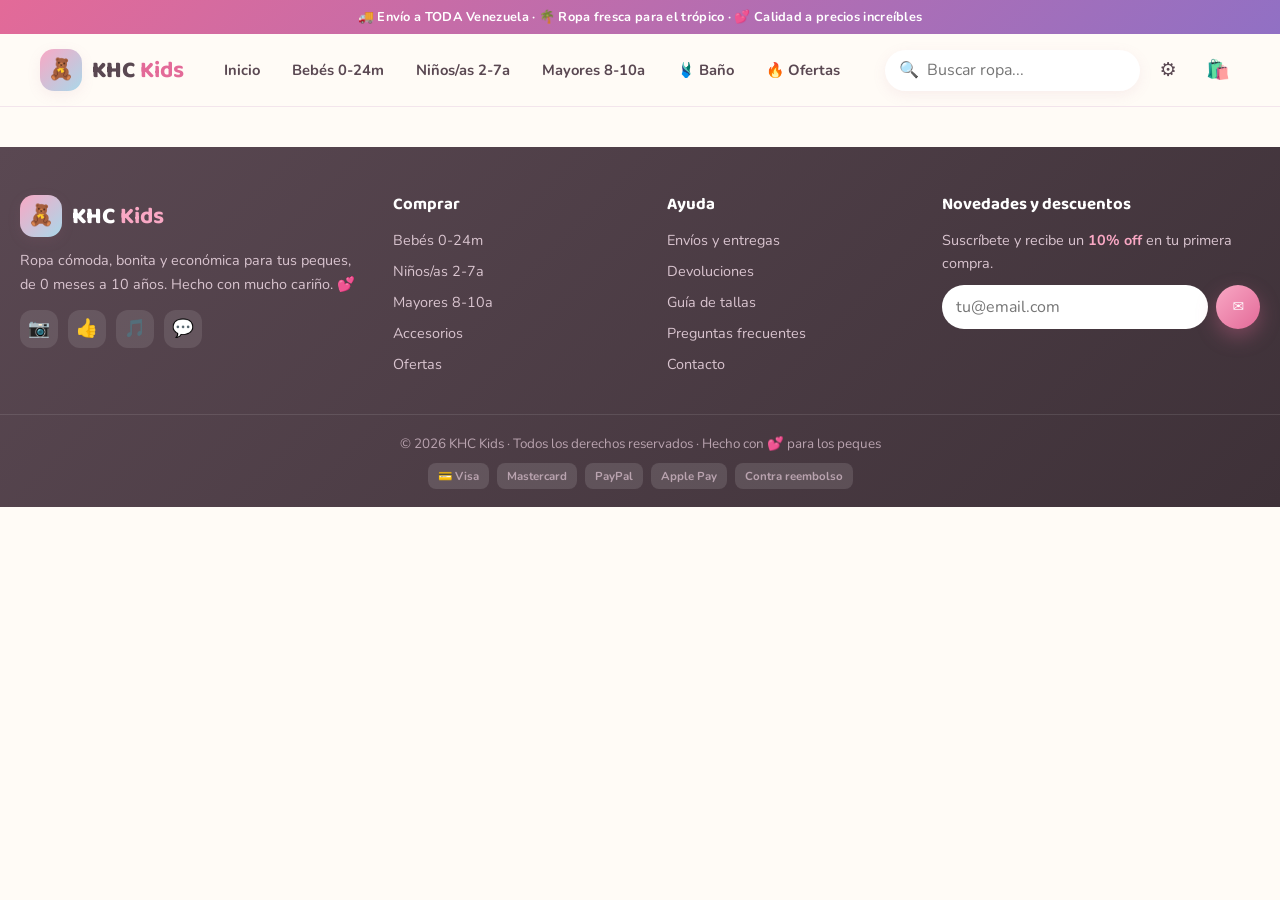
==== khc-kids/index.html @ c0a9613c "Restaura workspace KHC Kids desde snapshot: tienda SPA, docs y assets - Recupera sitio completo (ind" ====
<!DOCTYPE html>
<html lang="es">
<head>
  <meta charset="UTF-8" />
  <meta name="viewport" content="width=device-width, initial-scale=1.0" />
  <title>KHC Kids · Ropa para bebés y niños de 0 a 10 años</title>
  <meta name="description" content="KHC Kids — ropa cómoda y bonita para tus peques, desde 0 meses hasta 10 años. Pijamas, ropa de salir, conjuntos y accesorios a precios económicos." />
  <link rel="preconnect" href="https://fonts.googleapis.com">
  <link rel="preconnect" href="https://fonts.gstatic.com" crossorigin>
  <link href="https://fonts.googleapis.com/css2?family=Baloo+2:wght@500;600;700;800&family=Nunito:wght@400;500;600;700;800&display=swap" rel="stylesheet">
  <link rel="icon" href="data:image/svg+xml,%3Csvg xmlns='http://www.w3.org/2000/svg' viewBox='0 0 100 100'%3E%3Ctext y='.9em' font-size='90'%3E%F0%9F%91%9C%3C/text%3E%3C/svg%3E" />
  <link rel="stylesheet" href="css/styles.css" />
</head>
<body>
  <!-- HEADER (rendered by app.js) -->
  <header id="hdr"></header>

  <!-- MAIN VIEW -->
  <main id="app"></main>

  <!-- FOOTER (rendered by app.js) -->
  <footer id="ftr"></footer>

  <!-- CART DRAWER -->
  <div id="cart-drawer"></div>

  <!-- PRODUCT MODAL -->
  <div id="modal"></div>

  <!-- TOAST -->
  <div id="toast" class="toast"></div>

  <!-- MOBILE NAV OVERLAY -->
  <div id="mobile-nav" class="mobile-nav"></div>

  <script src="js/data.js"></script>
  <script src="js/app.js"></script>
</body>
</html>
---- khc-kids/css/styles.css ----
/* ============================================================
   KHC KIDS · Hoja de estilos
   Estilo: Pastel tierno
   ============================================================ */
:root{
  --cream:#FFFBF6;
  --bg:#FFF6EF;
  --bg2:#FFEFE6;
  --pink:#F9A8C4; --pink-d:#E36A98;
  --blue:#A9D8EA; --blue-d:#4E96BF;
  --yellow:#FFE19A; --yellow-d:#E0A93A;
  --green:#C7E5B5; --green-d:#7BAE5A;
  --lilac:#D9C4EE; --lilac-d:#9170C4;
  --peach:#FFD0B0;
  --ink:#5A4852;
  --ink-soft:#9A8A92;
  --line:#F3E5EC;
  --card:#FFFFFF;
  --shadow:0 12px 34px rgba(190,120,150,.14);
  --shadow-sm:0 4px 14px rgba(190,120,150,.10);
  --radius:22px;
  --radius-sm:14px;
  --font:'Nunito','Baloo 2',system-ui,-apple-system,'Segoe UI',sans-serif;
  --font-display:'Baloo 2','Nunito',system-ui,sans-serif;
}
*{box-sizing:border-box;margin:0;padding:0}
html{scroll-behavior:smooth}
body{
  font-family:var(--font);
  color:var(--ink);
  background:var(--cream);
  line-height:1.6;
  -webkit-font-smoothing:antialiased;
}
img{max-width:100%;display:block}
a{color:inherit;text-decoration:none}
button{font-family:inherit;cursor:pointer;border:none;background:none}
input,select,textarea{font-family:inherit;font-size:1rem}
h1,h2,h3,h4{font-family:var(--font-display);font-weight:700;line-height:1.15;color:var(--ink)}
.container{width:100%;max-width:1240px;margin:0 auto;padding:0 20px}

/* ---------- BOTONES ---------- */
.btn{
  display:inline-flex;align-items:center;justify-content:center;gap:8px;
  padding:13px 24px;border-radius:999px;font-weight:700;font-size:.96rem;
  transition:transform .15s ease, box-shadow .15s ease, background .15s ease;
  white-space:nowrap;
}
.btn:active{transform:scale(.97)}
.btn-primary{background:linear-gradient(135deg,var(--pink),var(--pink-d));color:#fff;box-shadow:0 8px 20px rgba(227,106,152,.35)}
.btn-primary:hover{box-shadow:0 12px 26px rgba(227,106,152,.45)}
.btn-blue{background:linear-gradient(135deg,var(--blue),var(--blue-d));color:#fff}
.btn-soft{background:#fff;color:var(--pink-d);box-shadow:var(--shadow-sm)}
.btn-soft:hover{background:#fff5f9}
.btn-ghost{background:rgba(255,255,255,.7);color:var(--ink);box-shadow:inset 0 0 0 1.5px var(--line)}
.btn-ghost:hover{background:#fff}
.btn-block{width:100%}
.btn-sm{padding:9px 16px;font-size:.86rem}
.btn-danger{background:#fff0f3;color:#d6456a;box-shadow:inset 0 0 0 1.5px #f3cdd6}
.btn-danger:hover{background:#ffe6ea}

/* ---------- HEADER ---------- */
#hdr{
  position:sticky;top:0;z-index:60;
  background:rgba(255,251,246,.86);
  backdrop-filter:blur(12px);
  border-bottom:1px solid var(--line);
}
.topbar{
  background:linear-gradient(135deg,var(--pink-d),var(--lilac-d));
  color:#fff;text-align:center;font-size:.8rem;font-weight:700;
  padding:7px 12px;letter-spacing:.3px;
}
.nav-wrap{display:flex;align-items:center;gap:18px;padding:14px 20px;max-width:1240px;margin:0 auto}
.logo{display:flex;align-items:center;gap:10px;font-family:var(--font-display);font-weight:800;font-size:1.45rem;color:var(--ink)}
.logo .logo-badge{
  width:42px;height:42px;border-radius:14px;display:grid;place-items:center;
  background:linear-gradient(135deg,var(--pink),var(--blue));color:#fff;font-size:1.3rem;
  box-shadow:var(--shadow-sm);
}
.logo b{color:var(--pink-d)}
.nav-links{display:flex;align-items:center;gap:4px;margin-left:8px}
.nav-links a{
  padding:9px 14px;border-radius:999px;font-weight:700;font-size:.92rem;color:var(--ink);
  transition:.15s;
}
.nav-links a:hover{background:#fff;color:var(--pink-d)}
.nav-actions{margin-left:auto;display:flex;align-items:center;gap:6px}
.icon-btn{
  width:44px;height:44px;border-radius:14px;display:grid;place-items:center;
  position:relative;color:var(--ink);transition:.15s;font-size:1.2rem;
}
.icon-btn:hover{background:#fff;color:var(--pink-d)}
.icon-btn .badge{
  position:absolute;top:4px;right:4px;min-width:20px;height:20px;padding:0 5px;
  background:var(--pink-d);color:#fff;border-radius:999px;font-size:.7rem;font-weight:800;
  display:grid;place-items:center;border:2px solid var(--cream);
}
.search-box{
  display:flex;align-items:center;gap:8px;background:#fff;border-radius:999px;
  padding:8px 14px;box-shadow:var(--shadow-sm);min-width:200px;
}
.search-box input{border:none;outline:none;background:none;width:100%;color:var(--ink)}
.search-box .ico{color:var(--ink-soft)}
.hamburger{display:none}

/* ---------- HERO ---------- */
.hero{
  position:relative;overflow:hidden;
  background:
    radial-gradient(circle at 15% 20%, #FFE3F0 0, transparent 45%),
    radial-gradient(circle at 85% 15%, #DCEEFC 0, transparent 45%),
    radial-gradient(circle at 70% 90%, #FFF1CF 0, transparent 40%),
    linear-gradient(135deg,#FFF1F6,#EEF7FD);
  border-radius:0 0 40px 40px;
}
.hero-inner{display:grid;grid-template-columns:1.05fr .95fr;gap:30px;align-items:center;padding:50px 0 60px}
.hero-eyebrow{
  display:inline-flex;align-items:center;gap:8px;background:#fff;color:var(--pink-d);
  padding:8px 16px;border-radius:999px;font-weight:800;font-size:.85rem;box-shadow:var(--shadow-sm);margin-bottom:18px;
}
.hero h1{font-size:clamp(2.1rem,4.5vw,3.4rem);font-weight:800;margin-bottom:16px}
.hero h1 .hl{color:var(--pink-d)}
.hero h1 .hl2{color:var(--blue-d)}
.hero p.lead{font-size:1.1rem;color:var(--ink-soft);max-width:520px;margin-bottom:26px}
.hero-cta{display:flex;gap:12px;flex-wrap:wrap;margin-bottom:26px}
.hero-trust{display:flex;gap:22px;flex-wrap:wrap}
.hero-trust div{display:flex;align-items:center;gap:8px;font-weight:700;font-size:.88rem;color:var(--ink)}
.hero-trust .t-ico{
  width:38px;height:38px;border-radius:12px;display:grid;place-items:center;font-size:1.1rem;background:#fff;box-shadow:var(--shadow-sm)
}
.hero-art{position:relative;display:grid;place-items:center;min-height:340px}
.hero-art .blob{
  position:absolute;width:88%;height:88%;border-radius:46% 54% 54% 46%/52% 44% 56% 48%;
  background:linear-gradient(135deg,var(--pink),var(--blue));opacity:.5;filter:blur(2px);
  animation:morph 9s ease-in-out infinite;
}
.hero-art .blob2{
  position:absolute;width:60%;height:60%;border-radius:50%;
  background:radial-gradient(circle,#fff,transparent 70%);opacity:.7;
}
@keyframes morph{0%,100%{border-radius:46% 54% 54% 46%/52% 44% 56% 48%}50%{border-radius:54% 46% 46% 54%/44% 56% 44% 56%}}
.hero-art img{position:relative;width:88%;max-width:430px;border-radius:30px;box-shadow:var(--shadow)}
.float-pill{
  position:absolute;background:#fff;border-radius:16px;padding:10px 14px;box-shadow:var(--shadow);
  display:flex;align-items:center;gap:8px;font-weight:800;font-size:.85rem;animation:bob 4s ease-in-out infinite;
}
.float-pill .fp-ico{width:32px;height:32px;border-radius:10px;display:grid;place-items:center;font-size:1rem}
.fp1{top:12%;left:0}.fp2{bottom:14%;right:0;animation-delay:1.2s}
@keyframes bob{0%,100%{transform:translateY(0)}50%{transform:translateY(-10px)}}

/* ---------- SECCIONES ---------- */
.section{padding:54px 0}
.section-head{display:flex;align-items:end;justify-content:space-between;margin-bottom:26px;gap:16px;flex-wrap:wrap}
.section-head h2{font-size:clamp(1.6rem,3vw,2.2rem)}
.section-head .sub{color:var(--ink-soft);font-weight:600;margin-top:4px}
.link-more{font-weight:800;color:var(--pink-d);display:inline-flex;align-items:center;gap:6px}

/* trust strip */
.trust-strip{display:grid;grid-template-columns:repeat(4,1fr);gap:16px;background:#fff;border-radius:var(--radius);padding:22px;box-shadow:var(--shadow-sm)}
.trust-strip .t{display:flex;align-items:center;gap:12px}
.trust-strip .t-ico{width:46px;height:46px;border-radius:14px;display:grid;place-items:center;font-size:1.3rem;flex-shrink:0}
.trust-strip h4{font-size:1rem}.trust-strip small{color:var(--ink-soft)}

/* category circles */
.cat-row{display:grid;grid-template-columns:repeat(6,1fr);gap:16px}
.cat-circle{text-align:center;display:block}
.cat-circle .cc{
  aspect-ratio:1;border-radius:50%;display:grid;place-items:center;font-size:2rem;margin-bottom:10px;
  box-shadow:var(--shadow-sm);transition:.2s;border:3px solid #fff;
}
.cat-circle:hover .cc{transform:translateY(-5px) scale(1.04)}
.cat-circle span{font-weight:700;font-size:.9rem;color:var(--ink)}

/* ---------- PRODUCT CARDS ---------- */
.grid{display:grid;grid-template-columns:repeat(4,1fr);gap:22px}
.card{
  background:var(--card);border-radius:var(--radius);overflow:hidden;box-shadow:var(--shadow-sm);
  transition:transform .2s ease, box-shadow .2s ease;position:relative;display:flex;flex-direction:column;
}
.card:hover{transform:translateY(-6px);box-shadow:var(--shadow)}
.thumb{position:relative;aspect-ratio:1;background:var(--t,var(--bg2));display:grid;place-items:center;overflow:hidden}
.thumb-emoji{position:absolute;font-size:3.2rem;opacity:.55;transition:.3s}
.card:hover .thumb-emoji{transform:scale(1.12) rotate(-6deg)}
.thumb img{position:relative;width:100%;height:100%;object-fit:cover;transition:.3s;z-index:1}
.card:hover .thumb img{transform:scale(1.05)}
.badges{position:absolute;top:10px;left:10px;z-index:2;display:flex;flex-direction:column;gap:6px}
.bdg{padding:5px 11px;border-radius:999px;font-size:.72rem;font-weight:800;color:#fff;letter-spacing:.3px}
.bdg.new{background:linear-gradient(135deg,var(--blue),var(--blue-d))}
.bdg.sale{background:linear-gradient(135deg,var(--pink),var(--pink-d))}
.fav{position:absolute;top:10px;right:10px;z-index:2;width:36px;height:36px;border-radius:50%;background:rgba(255,255,255,.9);display:grid;place-items:center;font-size:1.1rem;color:var(--ink-soft);box-shadow:var(--shadow-sm);transition:.15s}
.fav:hover,.fav.active{color:var(--pink-d);transform:scale(1.12)}
.card-body{padding:14px 15px 16px;display:flex;flex-direction:column;gap:6px;flex:1}
.card-cat{font-size:.72rem;font-weight:800;text-transform:uppercase;letter-spacing:.5px;color:var(--pink-d)}
.rt-row{display:flex;align-items:center;gap:6px;font-size:.82rem;font-weight:700}
.rt-row .star{color:var(--yellow-d)}.rt-row .rc{color:var(--ink-soft);font-weight:600}
.card-title{font-size:1rem;font-weight:700;font-family:var(--font);color:var(--ink);min-height:2.6em}
.price{display:flex;align-items:center;gap:8px;margin-top:auto;padding-top:4px}
.now{font-size:1.25rem;font-weight:800;color:var(--ink);font-family:var(--font-display)}
.was{font-size:.9rem;color:var(--ink-soft);text-decoration:line-through}
.card .add{margin-top:8px}

/* ---------- CATÁLOGO ---------- */
.catalog{display:grid;grid-template-columns:255px 1fr;gap:28px;padding:40px 0 60px}
.filters{background:#fff;border-radius:var(--radius);padding:20px;box-shadow:var(--shadow-sm);height:fit-content;position:sticky;top:96px}
.filters h4{font-size:1rem;margin-bottom:10px;display:flex;align-items:center;justify-content:space-between}
.filter-group{border-bottom:1px dashed var(--line);padding:14px 0}
.filter-group:first-of-type{padding-top:0}
.filter-group:last-child{border-bottom:none}
.fchip{display:inline-flex;align-items:center;gap:6px;padding:7px 13px;border-radius:999px;font-weight:700;font-size:.84rem;background:var(--bg);color:var(--ink);margin:4px 4px 0 0;transition:.15s;border:1.5px solid transparent}
.fchip:hover{background:#fff;border-color:var(--line)}
.fchip.active{background:linear-gradient(135deg,var(--pink),var(--pink-d));color:#fff}
select.sort{padding:11px 16px;border-radius:999px;border:1.5px solid var(--line);background:#fff;font-weight:700;color:var(--ink);outline:none}
.catalog-head{display:flex;align-items:center;justify-content:space-between;margin-bottom:18px;flex-wrap:wrap;gap:12px}
.catalog-head h2{font-size:1.6rem}
.result-count{color:var(--ink-soft);font-weight:600;font-size:.9rem}
.filter-toggle{display:none}

/* ---------- CART DRAWER ---------- */
.drawer-bg{position:fixed;inset:0;background:rgba(90,72,82,.45);backdrop-filter:blur(3px);z-index:90;opacity:0;pointer-events:none;transition:.25s}
.drawer-bg.open{opacity:1;pointer-events:auto}
.drawer{
  position:fixed;top:0;right:0;height:100%;width:min(420px,100%);background:var(--cream);z-index:100;
  transform:translateX(100%);transition:transform .3s cubic-bezier(.4,0,.2,1);display:flex;flex-direction:column;
  box-shadow:-10px 0 40px rgba(0,0,0,.15);
}
.drawer.open{transform:translateX(0)}
.drawer-head{display:flex;align-items:center;justify-content:space-between;padding:20px;border-bottom:1px solid var(--line)}
.drawer-head h3{font-size:1.3rem;display:flex;align-items:center;gap:8px}
.drawer-body{flex:1;overflow-y:auto;padding:16px 20px}
.drawer-foot{padding:18px 20px;border-top:1px solid var(--line);background:#fff}
.cart-item{display:flex;gap:12px;padding:14px 0;border-bottom:1px solid var(--line)}
.cart-item .ci-thumb{width:72px;height:72px;border-radius:14px;flex-shrink:0;object-fit:cover;background:var(--bg2);position:relative;display:grid;place-items:center;font-size:1.6rem}
.cart-item .ci-info{flex:1;min-width:0}
.cart-item .ci-name{font-weight:700;font-size:.92rem;line-height:1.3}
.cart-item .ci-meta{font-size:.78rem;color:var(--ink-soft);margin:3px 0 6px}
.cart-item .ci-price{font-weight:800;color:var(--ink)}
.qty{display:inline-flex;align-items:center;background:var(--bg);border-radius:999px;overflow:hidden}
.qty button{width:30px;height:30px;font-size:1.1rem;font-weight:800;color:var(--ink)}
.qty span{min-width:26px;text-align:center;font-weight:800;font-size:.9rem}
.ci-remove{color:var(--ink-soft);font-size:.78rem;font-weight:700;text-decoration:underline}
.ci-remove:hover{color:#d6456a}
.cart-line{display:flex;justify-content:space-between;font-weight:700;margin:6px 0;font-size:.92rem}
.cart-line.total{font-size:1.15rem;border-top:1px dashed var(--line);padding-top:12px;margin-top:12px;font-family:var(--font-display)}
.cart-line .free-ship{color:var(--green-d);font-weight:800}
.empty-state{text-align:center;padding:50px 20px;color:var(--ink-soft)}
.empty-state .es-emoji{font-size:3.5rem;margin-bottom:10px}

/* ---------- MODAL PRODUCTO ---------- */
.modal-bg{position:fixed;inset:0;background:rgba(90,72,82,.55);backdrop-filter:blur(4px);z-index:110;display:none;align-items:center;justify-content:center;padding:20px}
.modal-bg.open{display:flex}
.modal-card{
  background:var(--cream);border-radius:26px;max-width:880px;width:100%;max-height:90vh;overflow:hidden;
  display:grid;grid-template-columns:1fr 1fr;box-shadow:var(--shadow);animation:popin .25s ease;
}
@keyframes popin{from{transform:scale(.94);opacity:0}to{transform:scale(1);opacity:1}}
.modal-close{position:absolute;top:16px;right:18px;width:40px;height:40px;border-radius:50%;background:#fff;display:grid;place-items:center;font-size:1.2rem;box-shadow:var(--shadow-sm);z-index:5}
.modal-img{background:var(--t,var(--bg2));display:grid;place-items:center;position:relative;min-height:300px}
.modal-img img{width:100%;height:100%;object-fit:cover;position:absolute;inset:0}
.modal-img .emoji-bg{font-size:5rem;opacity:.5;position:relative}
.modal-info{padding:28px;overflow-y:auto}
.modal-info .cat-tag{color:var(--pink-d);font-weight:800;font-size:.78rem;text-transform:uppercase;letter-spacing:.5px}
.modal-info h2{font-size:1.7rem;margin:6px 0 8px}
.modal-price{display:flex;align-items:center;gap:10px;margin:8px 0 14px}
.opt-label{font-weight:800;font-size:.86rem;margin:14px 0 6px;display:block}
.swatches{display:flex;gap:8px;flex-wrap:wrap}
.sw{padding:7px 13px;border-radius:999px;border:1.5px solid var(--line);background:#fff;font-weight:700;font-size:.82rem;transition:.15s}
.sw.active{border-color:var(--pink-d);background:#fff0f5;color:var(--pink-d)}
.size-sw{min-width:46px;text-align:center}
.modal-desc{color:var(--ink-soft);font-size:.92rem;margin:16px 0}
.stepper{display:inline-flex;align-items:center;background:#fff;border:1.5px solid var(--line);border-radius:999px;overflow:hidden}
.stepper button{width:38px;height:38px;font-size:1.2rem;font-weight:800}
.stepper span{min-width:38px;text-align:center;font-weight:800}
.modal-actions{display:flex;gap:10px;margin-top:18px}
.modal-features{display:flex;gap:18px;margin-top:18px;flex-wrap:wrap;font-size:.8rem;font-weight:700;color:var(--ink-soft)}
.modal-features span{display:flex;align-items:center;gap:6px}

/* ---------- CHECKOUT ---------- */
.page-pad{padding:40px 0 60px}
.checkout{display:grid;grid-template-columns:1fr 380px;gap:30px}
.form-card{background:#fff;border-radius:var(--radius);padding:26px;box-shadow:var(--shadow-sm)}
.form-card h3{font-size:1.2rem;margin-bottom:16px;display:flex;align-items:center;gap:8px}
.form-grid{display:grid;grid-template-columns:1fr 1fr;gap:14px}
.field{display:flex;flex-direction:column;gap:5px;margin-bottom:6px}
.field.full{grid-column:1/-1}
.field label{font-weight:700;font-size:.82rem;color:var(--ink)}
.field input,.field select,.field textarea{
  padding:12px 14px;border:1.5px solid var(--line);border-radius:12px;background:var(--cream);color:var(--ink);outline:none;transition:.15s;
}
.field input:focus{border-color:var(--pink);background:#fff}
.pay-methods{display:flex;flex-direction:column;gap:10px}
.pay-opt{display:flex;align-items:center;gap:10px;padding:13px 16px;border:1.5px solid var(--line);border-radius:14px;cursor:pointer;font-weight:700;transition:.15s}
.pay-opt.active{border-color:var(--pink-d);background:#fff0f5}
.pay-opt input{accent-color:var(--pink-d)}
.summary{background:#fff;border-radius:var(--radius);padding:24px;box-shadow:var(--shadow-sm);height:fit-content;position:sticky;top:96px}
.summary h3{margin-bottom:14px}
.sum-item{display:flex;gap:10px;margin-bottom:12px;font-size:.86rem}
.sum-item .si-thumb{width:44px;height:44px;border-radius:10px;background:var(--bg2);flex-shrink:0;display:grid;place-items:center;font-size:1.1rem}
.sum-item .si-name{font-weight:700}.sum-item .si-meta{color:var(--ink-soft);font-size:.76rem}
.sum-item .si-price{font-weight:800;margin-left:auto}

/* ---------- CONFIRMACIÓN ---------- */
.confirm{max-width:640px;margin:0 auto;text-align:center;padding:30px}
.confirm .check-circle{width:90px;height:90px;border-radius:50%;background:linear-gradient(135deg,var(--green),var(--green-d));display:grid;place-items:center;margin:0 auto 20px;font-size:2.6rem;color:#fff;box-shadow:var(--shadow)}
.confirm h1{font-size:2rem;margin-bottom:8px}
.confirm .order-id{display:inline-block;background:#fff;padding:8px 18px;border-radius:999px;font-weight:800;color:var(--pink-d);margin:10px 0 20px;box-shadow:var(--shadow-sm)}

/* ---------- ADMIN ---------- */
.admin{padding:30px 0 60px}
.admin-top{display:flex;align-items:center;justify-content:space-between;flex-wrap:wrap;gap:14px;margin-bottom:24px}
.admin-login{max-width:420px;margin:60px auto;background:#fff;border-radius:var(--radius);padding:34px;box-shadow:var(--shadow);text-align:center}
.admin-login .al-emoji{font-size:3rem}
.admin-login h2{margin:8px 0}
.admin-tabs{display:flex;gap:8px;margin-bottom:20px;flex-wrap:wrap}
.tab{padding:10px 20px;border-radius:999px;font-weight:800;background:#fff;box-shadow:var(--shadow-sm);color:var(--ink);transition:.15s}
.tab.active{background:linear-gradient(135deg,var(--pink),var(--pink-d));color:#fff}
.stat-grid{display:grid;grid-template-columns:repeat(4,1fr);gap:16px;margin-bottom:24px}
.stat{background:#fff;border-radius:var(--radius);padding:20px;box-shadow:var(--shadow-sm)}
.stat .s-ico{width:46px;height:46px;border-radius:14px;display:grid;place-items:center;font-size:1.3rem;margin-bottom:10px}
.stat .s-num{font-size:1.8rem;font-weight:800;font-family:var(--font-display)}
.stat .s-lbl{color:var(--ink-soft);font-weight:700;font-size:.85rem}
.table-card{background:#fff;border-radius:var(--radius);padding:8px;box-shadow:var(--shadow-sm);overflow-x:auto}
table{width:100%;border-collapse:collapse}
th{text-align:left;font-size:.76rem;text-transform:uppercase;letter-spacing:.5px;color:var(--ink-soft);padding:14px 12px;border-bottom:2px solid var(--line)}
td{padding:12px;border-bottom:1px solid var(--line);font-size:.9rem;vertical-align:middle}
tr:last-child td{border-bottom:none}
.pro-row{display:flex;align-items:center;gap:10px}
.pro-thumb{width:44px;height:44px;border-radius:10px;object-fit:cover;flex-shrink:0;background:var(--bg2);display:grid;place-items:center;font-size:1.2rem}
.mini-btn{padding:6px 10px;border-radius:10px;font-size:.78rem;font-weight:800;background:var(--bg);color:var(--ink)}
.mini-btn:hover{background:var(--pink);color:#fff}
.mini-btn.del:hover{background:#d6456a;color:#fff}
/* admin form */
.form-modal-bg{position:fixed;inset:0;background:rgba(90,72,82,.5);z-index:120;display:none;align-items:center;justify-content:center;padding:20px}
.form-modal-bg.open{display:flex}
.form-modal{background:var(--cream);border-radius:24px;max-width:620px;width:100%;max-height:90vh;overflow-y:auto;padding:28px;box-shadow:var(--shadow)}
.form-modal h3{margin-bottom:16px}

/* ---------- FOOTER ---------- */
#ftr{background:linear-gradient(135deg,#5A4852,#3e3138);color:#f3e5ec;margin-top:40px}
.footer-top{display:grid;grid-template-columns:1.4fr 1fr 1fr 1.3fr;gap:30px;padding:48px 0 30px}
.footer-top h4{color:#fff;font-size:1.05rem;margin-bottom:14px}
.footer-top a,.footer-top p{color:#d9c4cf;font-size:.9rem;display:block;margin-bottom:8px}
.footer-top a:hover{color:#fff}
.footer-brand .logo{color:#fff;margin-bottom:12px}
.footer-brand .logo b{color:var(--pink)}
.newsletter{display:flex;gap:8px;margin-top:10px}
.newsletter input{flex:1;padding:11px 14px;border-radius:999px;border:none;outline:none}
.socials{display:flex;gap:10px;margin-top:14px}
.socials a{width:38px;height:38px;border-radius:12px;background:rgba(255,255,255,.1);display:grid;place-items:center;font-size:1.1rem;transition:.15s}
.socials a:hover{background:var(--pink)}
.footer-bottom{border-top:1px solid rgba(255,255,255,.1);padding:18px 0;text-align:center;color:#b9a3af;font-size:.84rem}
.pays{display:flex;gap:8px;justify-content:center;margin-top:8px;flex-wrap:wrap}
.pays span{background:rgba(255,255,255,.12);padding:4px 10px;border-radius:8px;font-size:.72rem;font-weight:700}

/* ---------- TOAST ---------- */
.toast{
  position:fixed;bottom:24px;left:50%;transform:translateX(-50%) translateY(120px);
  background:var(--ink);color:#fff;padding:13px 22px;border-radius:999px;font-weight:700;font-size:.9rem;
  z-index:200;box-shadow:var(--shadow);transition:transform .3s cubic-bezier(.4,0,.2,1);pointer-events:none;
}
.toast.show{transform:translateX(-50%) translateY(0)}

/* ---------- MOBILE NAV ---------- */
.mobile-nav{position:fixed;inset:0;z-index:80;background:var(--cream);transform:translateX(100%);transition:.3s;overflow-y:auto;padding:20px}
.mobile-nav.open{transform:translateX(0)}
.mobile-nav .mn-head{display:flex;justify-content:space-between;align-items:center;margin-bottom:20px}
.mobile-nav a{display:block;padding:14px 16px;border-radius:14px;font-weight:800;font-size:1.05rem;color:var(--ink);background:#fff;margin-bottom:8px;box-shadow:var(--shadow-sm)}
.mobile-nav a:hover{background:var(--bg2)}

/* ---------- HELPERS ---------- */
.hidden{display:none!important}
.pill{display:inline-flex;align-items:center;gap:6px;padding:6px 14px;border-radius:999px;background:var(--bg);font-weight:800;font-size:.82rem;color:var(--ink)}
.pill.pink{background:#fff0f5;color:var(--pink-d)}
.section-bg{background:linear-gradient(180deg,var(--cream),var(--bg));}
.banner-promo{
  background:linear-gradient(135deg,var(--pink-d),var(--lilac-d));border-radius:var(--radius);padding:38px;
  display:flex;align-items:center;justify-content:space-between;gap:20px;color:#fff;flex-wrap:wrap;box-shadow:var(--shadow)
}
.banner-promo h3{color:#fff;font-size:1.7rem}
.banner-promo p{color:rgba(255,255,255,.9);font-weight:600}
.promo-badge{background:#fff;color:var(--pink-d);padding:5px 14px;border-radius:999px;font-weight:800;font-size:.8rem;display:inline-block;margin-bottom:10px}

/* ---------- RESPONSIVE ---------- */
@media(max-width:980px){
  .nav-links,.search-box{display:none}
  .hamburger{display:grid}
  .hero-inner{grid-template-columns:1fr;text-align:center}
  .hero-cta,.hero-trust{justify-content:center}
  .grid{grid-template-columns:repeat(3,1fr)}
  .cat-row{grid-template-columns:repeat(3,1fr)}
  .catalog{grid-template-columns:1fr}
  .filters{position:static;display:none}
  .filters.show{display:block}
  .filter-toggle{display:inline-flex}
  .checkout{grid-template-columns:1fr}
  .stat-grid{grid-template-columns:repeat(2,1fr)}
  .modal-card{grid-template-columns:1fr;max-height:92vh;overflow-y:auto}
  .modal-img{min-height:240px}
  .footer-top{grid-template-columns:1fr 1fr}
  .trust-strip{grid-template-columns:repeat(2,1fr)}
}
@media(max-width:620px){
  .grid{grid-template-columns:repeat(2,1fr);gap:14px}
  .card-body{padding:11px 12px 13px}
  .hero-art{min-height:240px}
  .footer-top{grid-template-columns:1fr}
  .trust-strip{grid-template-columns:1fr}
  .hero-cta .btn{flex:1}
  .banner-promo{padding:26px}
}
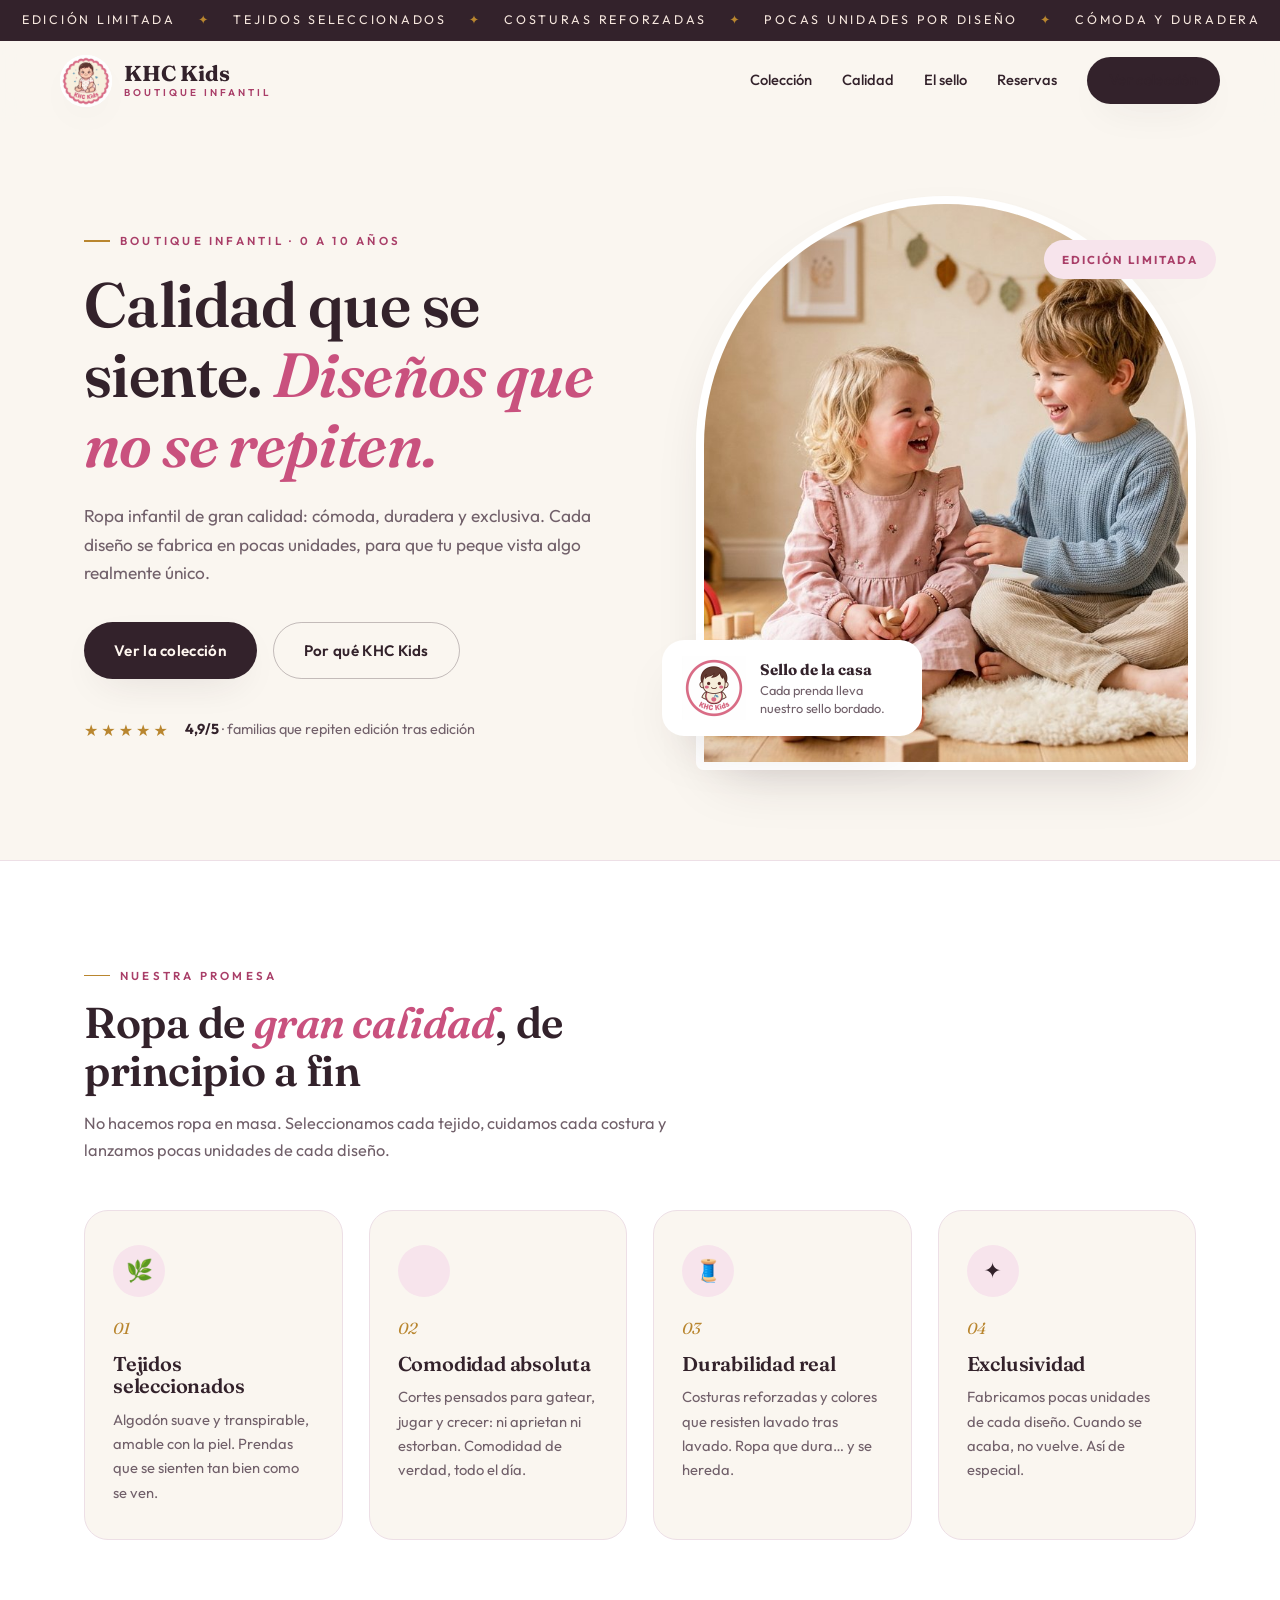
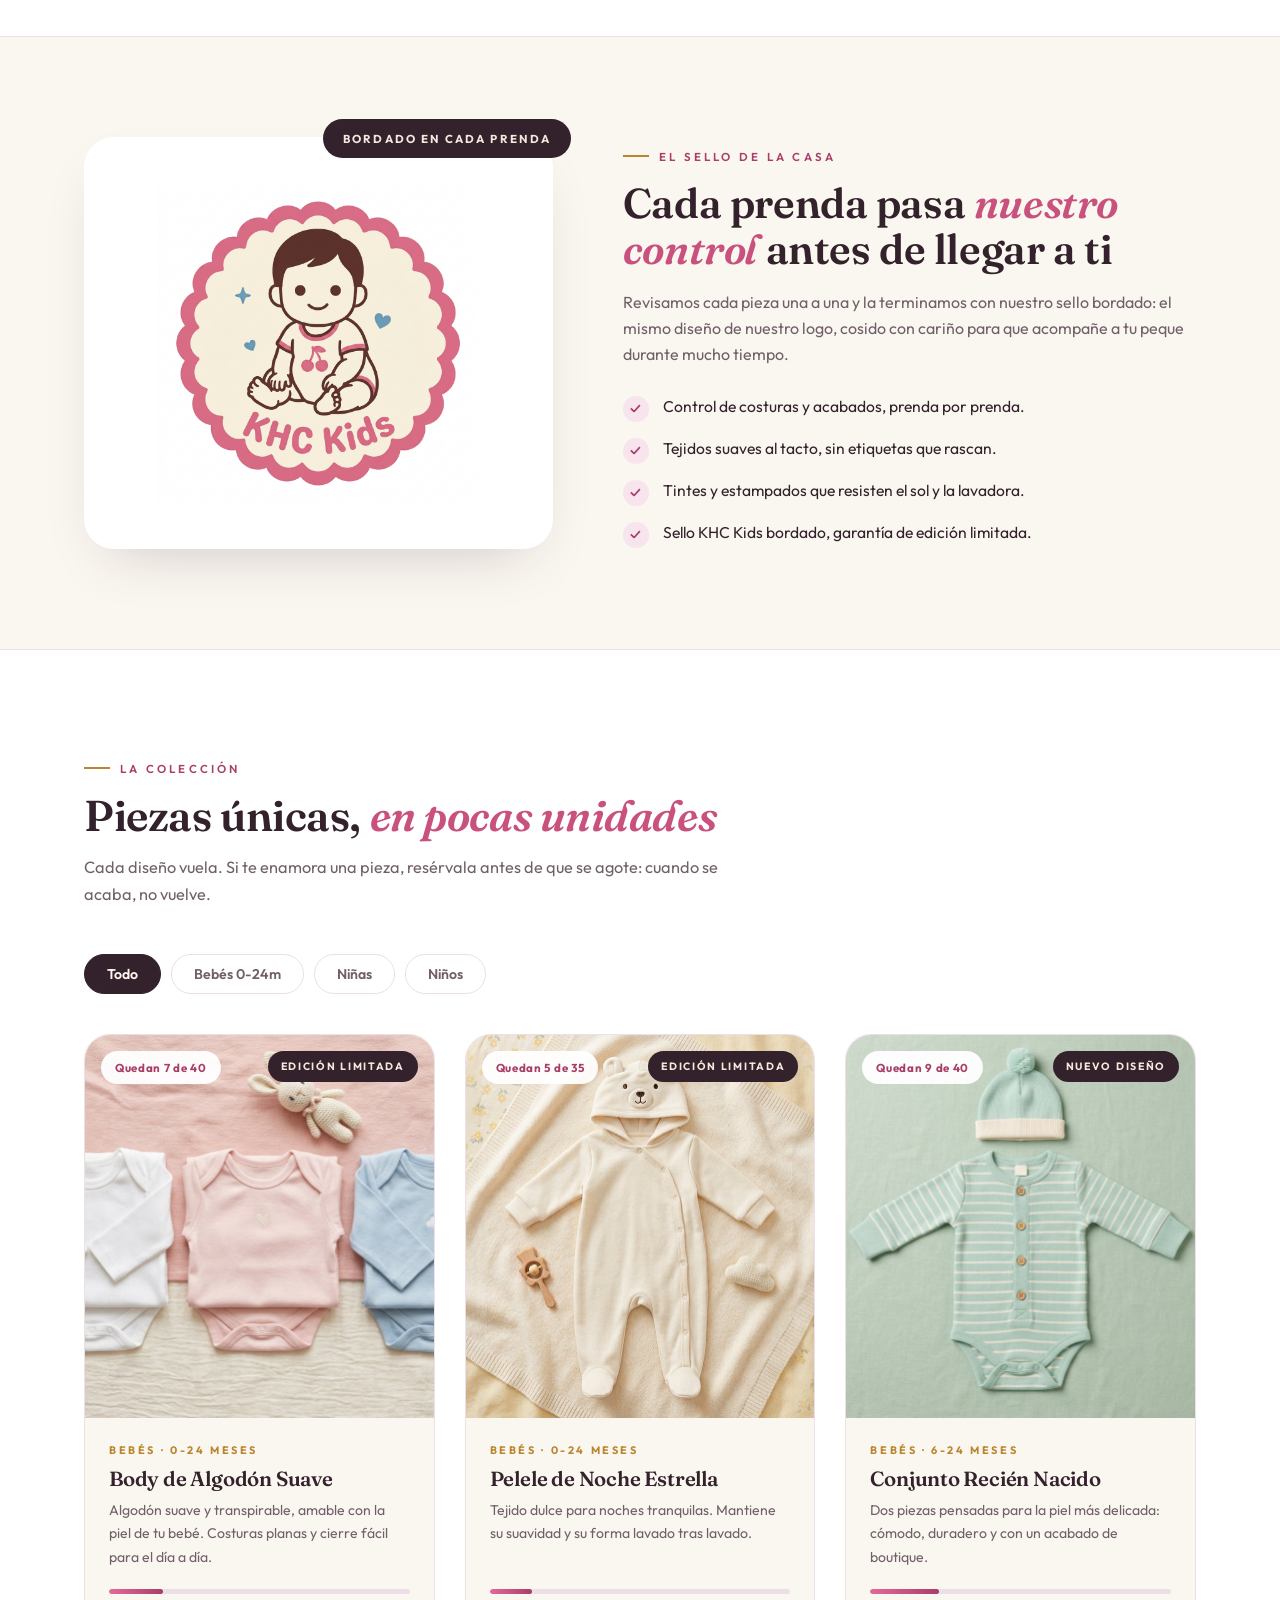
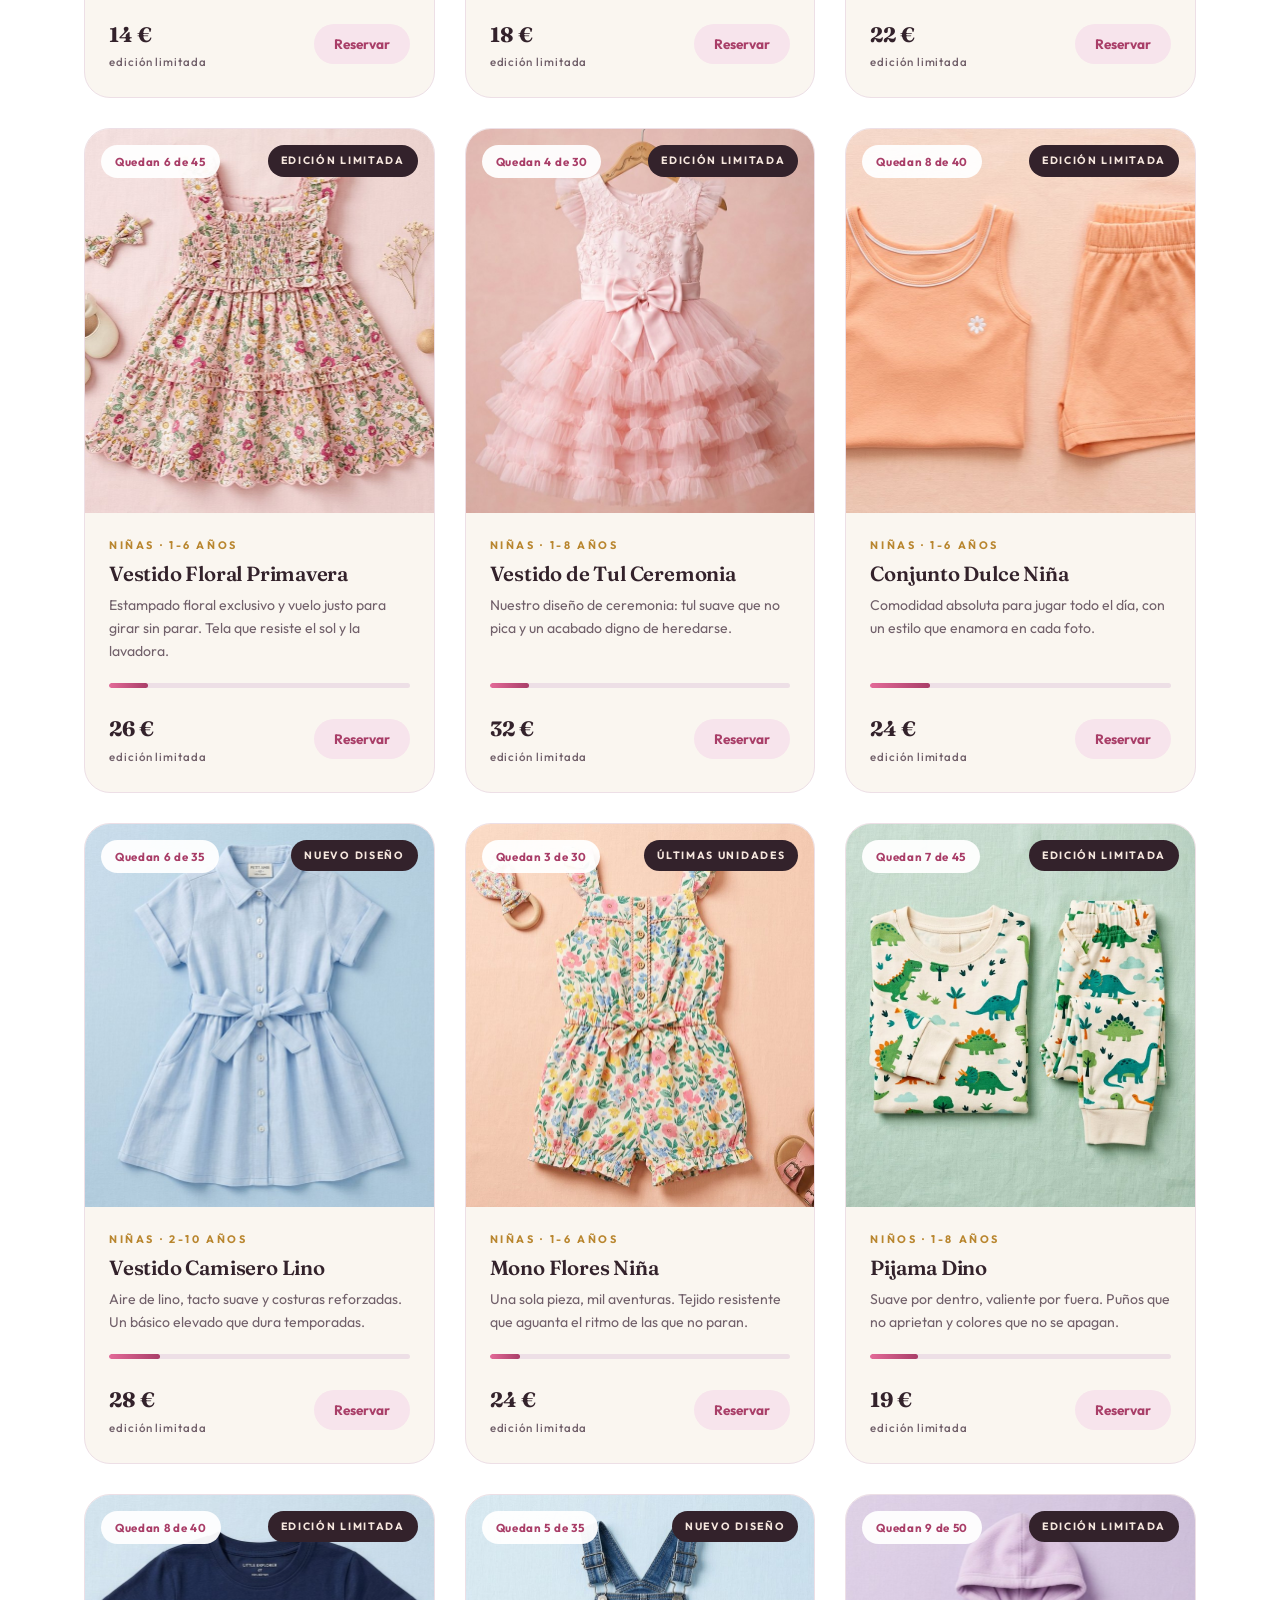
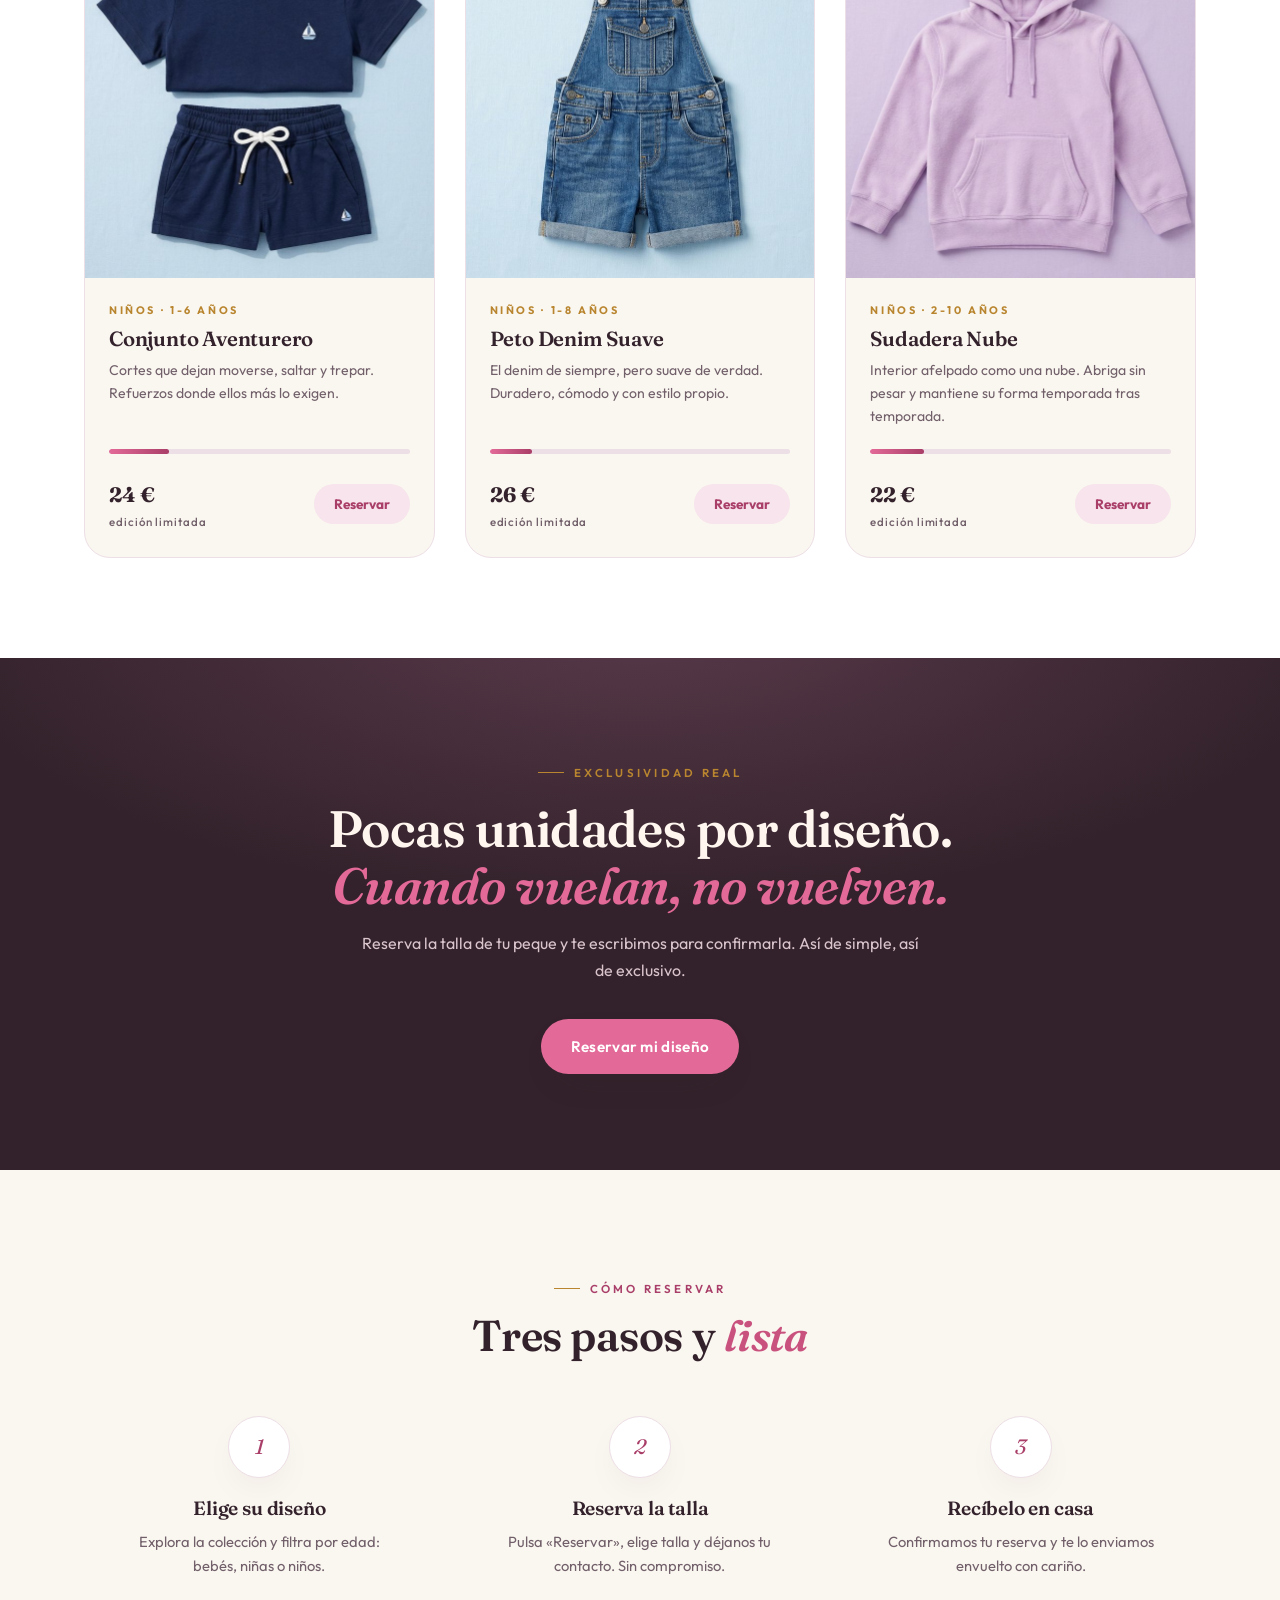
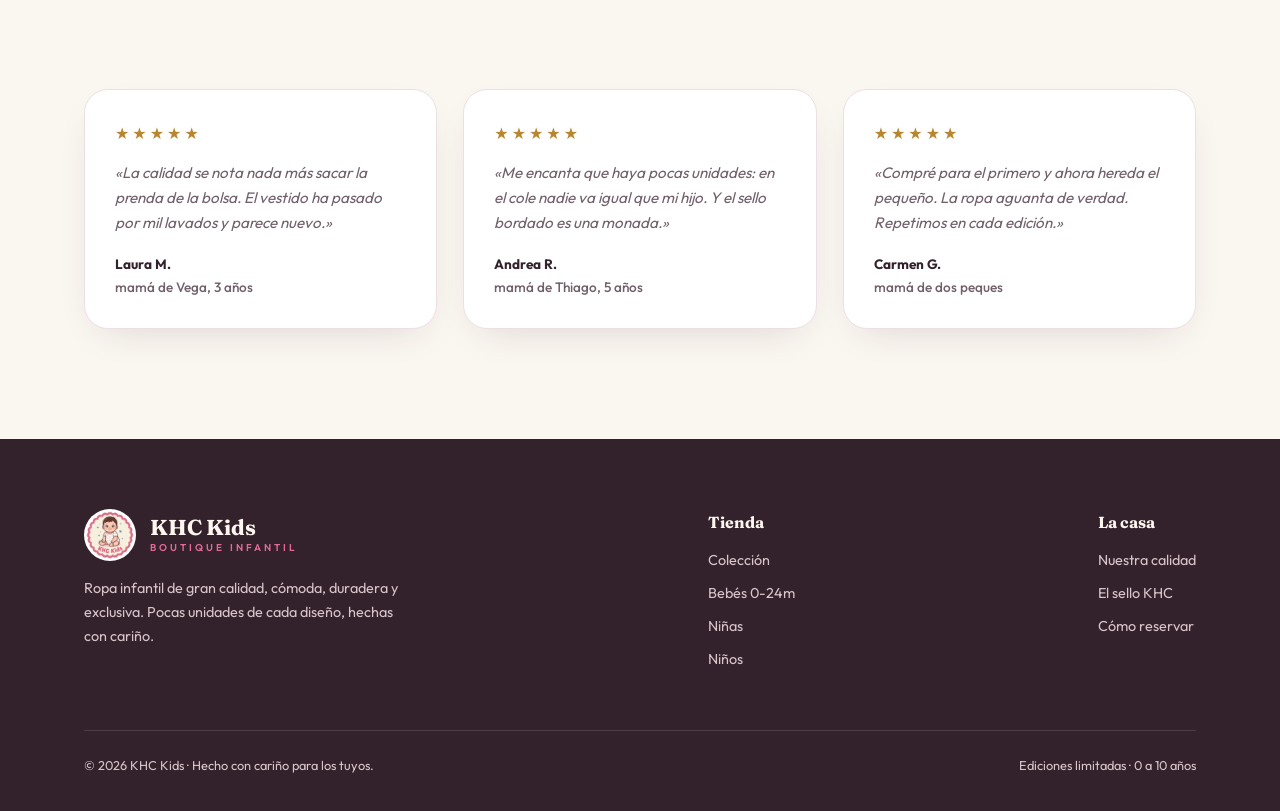
==== commit 1442213f: "Nueva web premium KHC Kids desde 0: calidad, comodidad, durabilidad y exclusividad Co-authored-by: a" ====
--- a/khc-kids/index.html
+++ b/khc-kids/index.html
@@ -3,35 +3,231 @@
 <head>
   <meta charset="UTF-8" />
   <meta name="viewport" content="width=device-width, initial-scale=1.0" />
-  <title>KHC Kids · Ropa para bebés y niños de 0 a 10 años</title>
-  <meta name="description" content="KHC Kids — ropa cómoda y bonita para tus peques, desde 0 meses hasta 10 años. Pijamas, ropa de salir, conjuntos y accesorios a precios económicos." />
+  <title>KHC Kids · Ropa infantil de gran calidad, cómoda, duradera y exclusiva</title>
+  <meta name="description" content="KHC Kids — boutique de ropa infantil de 0 a 10 años. Tejidos seleccionados, costuras reforzadas y ediciones limitadas: pocas unidades de cada diseño." />
+  <link rel="icon" type="image/png" href="img/logo-khc-kids-avatar.png" />
   <link rel="preconnect" href="https://fonts.googleapis.com">
   <link rel="preconnect" href="https://fonts.gstatic.com" crossorigin>
-  <link href="https://fonts.googleapis.com/css2?family=Baloo+2:wght@500;600;700;800&family=Nunito:wght@400;500;600;700;800&display=swap" rel="stylesheet">
-  <link rel="icon" href="data:image/svg+xml,%3Csvg xmlns='http://www.w3.org/2000/svg' viewBox='0 0 100 100'%3E%3Ctext y='.9em' font-size='90'%3E%F0%9F%91%9C%3C/text%3E%3C/svg%3E" />
+  <link href="https://fonts.googleapis.com/css2?family=Fraunces:ital,opsz,wght@0,9..144,500;0,9..144,600;0,9..144,700;1,9..144,500;1,9..144,600&family=Outfit:wght@400;500;600;700&display=swap" rel="stylesheet">
   <link rel="stylesheet" href="css/styles.css" />
 </head>
 <body>
-  <!-- HEADER (rendered by app.js) -->
-  <header id="hdr"></header>
-
-  <!-- MAIN VIEW -->
-  <main id="app"></main>
-
-  <!-- FOOTER (rendered by app.js) -->
-  <footer id="ftr"></footer>
-
-  <!-- CART DRAWER -->
-  <div id="cart-drawer"></div>
-
-  <!-- PRODUCT MODAL -->
-  <div id="modal"></div>
-
-  <!-- TOAST -->
-  <div id="toast" class="toast"></div>
-
-  <!-- MOBILE NAV OVERLAY -->
-  <div id="mobile-nav" class="mobile-nav"></div>
+
+  <!-- MARQUEE -->
+  <div class="marquee" aria-hidden="true">
+    <div class="marquee-track">
+      <span>Edición limitada</span><i>✦</i><span>Tejidos seleccionados</span><i>✦</i><span>Costuras reforzadas</span><i>✦</i><span>Pocas unidades por diseño</span><i>✦</i><span>Cómoda y duradera</span><i>✦</i>
+      <span>Edición limitada</span><i>✦</i><span>Tejidos seleccionados</span><i>✦</i><span>Costuras reforzadas</span><i>✦</i><span>Pocas unidades por diseño</span><i>✦</i><span>Cómoda y duradera</span><i>✦</i>
+    </div>
+  </div>
+
+  <!-- HEADER -->
+  <header class="site" id="hdr">
+    <div class="wrap nav">
+      <a class="brand" href="#">
+        <span class="brand-badge"><img src="img/logo-khc-kids-badge.png" alt="Logo KHC Kids"></span>
+        <span class="brand-name">KHC Kids<small>boutique infantil</small></span>
+      </a>
+      <nav class="nav-links">
+        <a href="#coleccion">Colección</a>
+        <a href="#calidad">Calidad</a>
+        <a href="#sello">El sello</a>
+        <a href="#reservar">Reservas</a>
+        <a href="#coleccion" class="btn btn-primary">Ver colección</a>
+      </nav>
+    </div>
+  </header>
+
+  <main>
+    <!-- HERO -->
+    <section class="hero">
+      <div class="wrap hero-grid">
+        <div class="rv in">
+          <span class="eyebrow">Boutique infantil · 0 a 10 años</span>
+          <h1>Calidad que se siente. <em>Diseños que no se repiten.</em></h1>
+          <p class="hero-sub">Ropa infantil de gran calidad: cómoda, duradera y exclusiva. Cada diseño se fabrica en pocas unidades, para que tu peque vista algo realmente único.</p>
+          <div class="hero-ctas">
+            <a href="#coleccion" class="btn btn-primary">Ver la colección</a>
+            <a href="#calidad" class="btn btn-ghost">Por qué KHC Kids</a>
+          </div>
+          <div class="hero-trust">
+            <span class="stars">★★★★★</span>
+            <span><strong>4,9/5</strong> · familias que repiten edición tras edición</span>
+          </div>
+        </div>
+        <div class="hero-visual rv in d1">
+          <div class="hero-frame"><img src="img/hero.jpg" alt="Dos peques riendo con ropa suave de KHC Kids"></div>
+          <div class="hero-seal">
+            <img src="img/logo-khc-kids-bordado-chest.png" alt="Sello bordado KHC Kids">
+            <p><strong>Sello de la casa</strong>Cada prenda lleva nuestro sello bordado.</p>
+          </div>
+          <span class="hero-dot">Edición limitada</span>
+        </div>
+      </div>
+    </section>
+
+    <!-- PILARES -->
+    <section class="pillars" id="calidad">
+      <div class="wrap">
+        <div class="section-head rv">
+          <span class="eyebrow">Nuestra promesa</span>
+          <h2>Ropa de <em>gran calidad</em>, de principio a fin</h2>
+          <p>No hacemos ropa en masa. Seleccionamos cada tejido, cuidamos cada costura y lanzamos pocas unidades de cada diseño.</p>
+        </div>
+        <div class="pillars-grid">
+          <div class="pillar rv">
+            <div class="icon">🌿</div>
+            <span class="num">01</span>
+            <h3>Tejidos seleccionados</h3>
+            <p>Algodón suave y transpirable, amable con la piel. Prendas que se sienten tan bien como se ven.</p>
+          </div>
+          <div class="pillar rv d1">
+            <div class="icon"></div>
+            <span class="num">02</span>
+            <h3>Comodidad absoluta</h3>
+            <p>Cortes pensados para gatear, jugar y crecer: ni aprietan ni estorban. Comodidad de verdad, todo el día.</p>
+          </div>
+          <div class="pillar rv d2">
+            <div class="icon">🧵</div>
+            <span class="num">03</span>
+            <h3>Durabilidad real</h3>
+            <p>Costuras reforzadas y colores que resisten lavado tras lavado. Ropa que dura… y se hereda.</p>
+          </div>
+          <div class="pillar rv d3">
+            <div class="icon">✦</div>
+            <span class="num">04</span>
+            <h3>Exclusividad</h3>
+            <p>Fabricamos pocas unidades de cada diseño. Cuando se acaba, no vuelve. Así de especial.</p>
+          </div>
+        </div>
+      </div>
+    </section>
+
+    <!-- SELLO -->
+    <section class="seal" id="sello">
+      <div class="wrap seal-grid">
+        <div class="seal-visual rv">
+          <div class="seal-card"><img src="img/logo-khc-kids-bordado-badge.png" alt="Sello bordado KHC Kids"></div>
+          <span class="seal-chip">Bordado en cada prenda</span>
+        </div>
+        <div class="rv d1">
+          <span class="eyebrow">El sello de la casa</span>
+          <h2>Cada prenda pasa <em>nuestro control</em> antes de llegar a ti</h2>
+          <p class="lead">Revisamos cada pieza una a una y la terminamos con nuestro sello bordado: el mismo diseño de nuestro logo, cosido con cariño para que acompañe a tu peque durante mucho tiempo.</p>
+          <ul class="seal-list">
+            <li><span class="tick">✓</span>Control de costuras y acabados, prenda por prenda.</li>
+            <li><span class="tick">✓</span>Tejidos suaves al tacto, sin etiquetas que rascan.</li>
+            <li><span class="tick">✓</span>Tintes y estampados que resisten el sol y la lavadora.</li>
+            <li><span class="tick">✓</span>Sello KHC Kids bordado, garantía de edición limitada.</li>
+          </ul>
+        </div>
+      </div>
+    </section>
+
+    <!-- COLECCIÓN -->
+    <section class="collection" id="coleccion">
+      <div class="wrap">
+        <div class="section-head rv">
+          <span class="eyebrow">La colección</span>
+          <h2>Piezas únicas, <em>en pocas unidades</em></h2>
+          <p>Cada diseño vuela. Si te enamora una pieza, resérvala antes de que se agote: cuando se acaba, no vuelve.</p>
+        </div>
+        <div class="filters rv">
+          <button class="filter-btn active" data-filter="all">Todo</button>
+          <button class="filter-btn" data-filter="bebe">Bebés 0-24m</button>
+          <button class="filter-btn" data-filter="nina">Niñas</button>
+          <button class="filter-btn" data-filter="nino">Niños</button>
+        </div>
+        <div class="grid" id="grid"></div>
+      </div>
+    </section>
+
+    <!-- EXCLUSIVIDAD -->
+    <section class="exclusive" id="reservar">
+      <div class="wrap rv">
+        <span class="eyebrow">Exclusividad real</span>
+        <h2>Pocas unidades por diseño. <em>Cuando vuelan, no vuelven.</em></h2>
+        <p>Reserva la talla de tu peque y te escribimos para confirmarla. Así de simple, así de exclusivo.</p>
+        <a href="#coleccion" class="btn btn-primary">Reservar mi diseño</a>
+      </div>
+    </section>
+
+    <!-- PASOS -->
+    <section class="steps">
+      <div class="wrap">
+        <div class="section-head rv" style="margin-left:auto;margin-right:auto;text-align:center;max-width:560px">
+          <span class="eyebrow" style="justify-content:center">Cómo reservar</span>
+          <h2>Tres pasos y <em>lista</em></h2>
+        </div>
+        <div class="steps-grid">
+          <div class="step rv"><div class="n">1</div><h3>Elige su diseño</h3><p>Explora la colección y filtra por edad: bebés, niñas o niños.</p></div>
+          <div class="step rv d1"><div class="n">2</div><h3>Reserva la talla</h3><p>Pulsa «Reservar», elige talla y déjanos tu contacto. Sin compromiso.</p></div>
+          <div class="step rv d2"><div class="n">3</div><h3>Recíbelo en casa</h3><p>Confirmamos tu reserva y te lo enviamos envuelto con cariño.</p></div>
+        </div>
+      </div>
+    </section>
+
+    <!-- OPINIONES -->
+    <section class="voices">
+      <div class="wrap">
+        <div class="voices-grid">
+          <div class="voice rv">
+            <div class="stars">★★★★★</div>
+            <p>«La calidad se nota nada más sacar la prenda de la bolsa. El vestido ha pasado por mil lavados y parece nuevo.»</p>
+            <footer>Laura M. <span>mamá de Vega, 3 años</span></footer>
+          </div>
+          <div class="voice rv d1">
+            <div class="stars">★★★★★</div>
+            <p>«Me encanta que haya pocas unidades: en el cole nadie va igual que mi hijo. Y el sello bordado es una monada.»</p>
+            <footer>Andrea R. <span>mamá de Thiago, 5 años</span></footer>
+          </div>
+          <div class="voice rv d2">
+            <div class="stars">★★★★★</div>
+            <p>«Compré para el primero y ahora hereda el pequeño. La ropa aguanta de verdad. Repetimos en cada edición.»</p>
+            <footer>Carmen G. <span>mamá de dos peques</span></footer>
+          </div>
+        </div>
+      </div>
+    </section>
+  </main>
+
+  <!-- FOOTER -->
+  <footer class="site">
+    <div class="wrap">
+      <div class="foot-grid">
+        <div>
+          <div class="foot-brand">
+            <span class="brand-badge"><img src="img/logo-khc-kids-badge.png" alt="Logo KHC Kids"></span>
+            <span class="brand-name">KHC Kids<small>boutique infantil</small></span>
+          </div>
+          <p class="foot-note">Ropa infantil de gran calidad, cómoda, duradera y exclusiva. Pocas unidades de cada diseño, hechas con cariño.</p>
+        </div>
+        <div class="foot-links">
+          <h4>Tienda</h4>
+          <a href="#coleccion">Colección</a>
+          <a href="#coleccion">Bebés 0-24m</a>
+          <a href="#coleccion">Niñas</a>
+          <a href="#coleccion">Niños</a>
+        </div>
+        <div class="foot-links">
+          <h4>La casa</h4>
+          <a href="#calidad">Nuestra calidad</a>
+          <a href="#sello">El sello KHC</a>
+          <a href="#reservar">Cómo reservar</a>
+        </div>
+      </div>
+      <div class="foot-base">
+        <span>© 2026 KHC Kids · Hecho con cariño para los tuyos.</span>
+        <span>Ediciones limitadas · 0 a 10 años</span>
+      </div>
+    </div>
+  </footer>
+
+  <!-- MODAL RESERVA -->
+  <div class="modal" id="modal">
+    <div class="modal-backdrop"></div>
+    <div class="modal-card" id="modal-card"></div>
+  </div>
 
   <script src="js/data.js"></script>
   <script src="js/app.js"></script>
--- a/khc-kids/css/styles.css
+++ b/khc-kids/css/styles.css
@@ -1,410 +1,330 @@
 /* ============================================================
-   KHC KIDS · Hoja de estilos
-   Estilo: Pastel tierno
+   KHC KIDS · Boutique premium
+   Calidad · Comodidad · Durabilidad · Exclusividad
    ============================================================ */
-:root{
-  --cream:#FFFBF6;
-  --bg:#FFF6EF;
-  --bg2:#FFEFE6;
-  --pink:#F9A8C4; --pink-d:#E36A98;
-  --blue:#A9D8EA; --blue-d:#4E96BF;
-  --yellow:#FFE19A; --yellow-d:#E0A93A;
-  --green:#C7E5B5; --green-d:#7BAE5A;
-  --lilac:#D9C4EE; --lilac-d:#9170C4;
-  --peach:#FFD0B0;
-  --ink:#5A4852;
-  --ink-soft:#9A8A92;
-  --line:#F3E5EC;
-  --card:#FFFFFF;
-  --shadow:0 12px 34px rgba(190,120,150,.14);
-  --shadow-sm:0 4px 14px rgba(190,120,150,.10);
-  --radius:22px;
-  --radius-sm:14px;
-  --font:'Nunito','Baloo 2',system-ui,-apple-system,'Segoe UI',sans-serif;
-  --font-display:'Baloo 2','Nunito',system-ui,sans-serif;
-}
-*{box-sizing:border-box;margin:0;padding:0}
-html{scroll-behavior:smooth}
-body{
-  font-family:var(--font);
-  color:var(--ink);
-  background:var(--cream);
-  line-height:1.6;
-  -webkit-font-smoothing:antialiased;
-}
-img{max-width:100%;display:block}
-a{color:inherit;text-decoration:none}
-button{font-family:inherit;cursor:pointer;border:none;background:none}
-input,select,textarea{font-family:inherit;font-size:1rem}
-h1,h2,h3,h4{font-family:var(--font-display);font-weight:700;line-height:1.15;color:var(--ink)}
-.container{width:100%;max-width:1240px;margin:0 auto;padding:0 20px}
-
-/* ---------- BOTONES ---------- */
-.btn{
-  display:inline-flex;align-items:center;justify-content:center;gap:8px;
-  padding:13px 24px;border-radius:999px;font-weight:700;font-size:.96rem;
-  transition:transform .15s ease, box-shadow .15s ease, background .15s ease;
-  white-space:nowrap;
-}
-.btn:active{transform:scale(.97)}
-.btn-primary{background:linear-gradient(135deg,var(--pink),var(--pink-d));color:#fff;box-shadow:0 8px 20px rgba(227,106,152,.35)}
-.btn-primary:hover{box-shadow:0 12px 26px rgba(227,106,152,.45)}
-.btn-blue{background:linear-gradient(135deg,var(--blue),var(--blue-d));color:#fff}
-.btn-soft{background:#fff;color:var(--pink-d);box-shadow:var(--shadow-sm)}
-.btn-soft:hover{background:#fff5f9}
-.btn-ghost{background:rgba(255,255,255,.7);color:var(--ink);box-shadow:inset 0 0 0 1.5px var(--line)}
-.btn-ghost:hover{background:#fff}
-.btn-block{width:100%}
-.btn-sm{padding:9px 16px;font-size:.86rem}
-.btn-danger{background:#fff0f3;color:#d6456a;box-shadow:inset 0 0 0 1.5px #f3cdd6}
-.btn-danger:hover{background:#ffe6ea}
-
-/* ---------- HEADER ---------- */
-#hdr{
-  position:sticky;top:0;z-index:60;
-  background:rgba(255,251,246,.86);
-  backdrop-filter:blur(12px);
-  border-bottom:1px solid var(--line);
-}
-.topbar{
-  background:linear-gradient(135deg,var(--pink-d),var(--lilac-d));
-  color:#fff;text-align:center;font-size:.8rem;font-weight:700;
-  padding:7px 12px;letter-spacing:.3px;
-}
-.nav-wrap{display:flex;align-items:center;gap:18px;padding:14px 20px;max-width:1240px;margin:0 auto}
-.logo{display:flex;align-items:center;gap:10px;font-family:var(--font-display);font-weight:800;font-size:1.45rem;color:var(--ink)}
-.logo .logo-badge{
-  width:42px;height:42px;border-radius:14px;display:grid;place-items:center;
-  background:linear-gradient(135deg,var(--pink),var(--blue));color:#fff;font-size:1.3rem;
-  box-shadow:var(--shadow-sm);
-}
-.logo b{color:var(--pink-d)}
-.nav-links{display:flex;align-items:center;gap:4px;margin-left:8px}
-.nav-links a{
-  padding:9px 14px;border-radius:999px;font-weight:700;font-size:.92rem;color:var(--ink);
-  transition:.15s;
-}
-.nav-links a:hover{background:#fff;color:var(--pink-d)}
-.nav-actions{margin-left:auto;display:flex;align-items:center;gap:6px}
-.icon-btn{
-  width:44px;height:44px;border-radius:14px;display:grid;place-items:center;
-  position:relative;color:var(--ink);transition:.15s;font-size:1.2rem;
-}
-.icon-btn:hover{background:#fff;color:var(--pink-d)}
-.icon-btn .badge{
-  position:absolute;top:4px;right:4px;min-width:20px;height:20px;padding:0 5px;
-  background:var(--pink-d);color:#fff;border-radius:999px;font-size:.7rem;font-weight:800;
-  display:grid;place-items:center;border:2px solid var(--cream);
-}
-.search-box{
-  display:flex;align-items:center;gap:8px;background:#fff;border-radius:999px;
-  padding:8px 14px;box-shadow:var(--shadow-sm);min-width:200px;
-}
-.search-box input{border:none;outline:none;background:none;width:100%;color:var(--ink)}
-.search-box .ico{color:var(--ink-soft)}
-.hamburger{display:none}
-
-/* ---------- HERO ---------- */
-.hero{
-  position:relative;overflow:hidden;
-  background:
-    radial-gradient(circle at 15% 20%, #FFE3F0 0, transparent 45%),
-    radial-gradient(circle at 85% 15%, #DCEEFC 0, transparent 45%),
-    radial-gradient(circle at 70% 90%, #FFF1CF 0, transparent 40%),
-    linear-gradient(135deg,#FFF1F6,#EEF7FD);
-  border-radius:0 0 40px 40px;
-}
-.hero-inner{display:grid;grid-template-columns:1.05fr .95fr;gap:30px;align-items:center;padding:50px 0 60px}
-.hero-eyebrow{
-  display:inline-flex;align-items:center;gap:8px;background:#fff;color:var(--pink-d);
-  padding:8px 16px;border-radius:999px;font-weight:800;font-size:.85rem;box-shadow:var(--shadow-sm);margin-bottom:18px;
-}
-.hero h1{font-size:clamp(2.1rem,4.5vw,3.4rem);font-weight:800;margin-bottom:16px}
-.hero h1 .hl{color:var(--pink-d)}
-.hero h1 .hl2{color:var(--blue-d)}
-.hero p.lead{font-size:1.1rem;color:var(--ink-soft);max-width:520px;margin-bottom:26px}
-.hero-cta{display:flex;gap:12px;flex-wrap:wrap;margin-bottom:26px}
-.hero-trust{display:flex;gap:22px;flex-wrap:wrap}
-.hero-trust div{display:flex;align-items:center;gap:8px;font-weight:700;font-size:.88rem;color:var(--ink)}
-.hero-trust .t-ico{
-  width:38px;height:38px;border-radius:12px;display:grid;place-items:center;font-size:1.1rem;background:#fff;box-shadow:var(--shadow-sm)
-}
-.hero-art{position:relative;display:grid;place-items:center;min-height:340px}
-.hero-art .blob{
-  position:absolute;width:88%;height:88%;border-radius:46% 54% 54% 46%/52% 44% 56% 48%;
-  background:linear-gradient(135deg,var(--pink),var(--blue));opacity:.5;filter:blur(2px);
-  animation:morph 9s ease-in-out infinite;
-}
-.hero-art .blob2{
-  position:absolute;width:60%;height:60%;border-radius:50%;
-  background:radial-gradient(circle,#fff,transparent 70%);opacity:.7;
-}
-@keyframes morph{0%,100%{border-radius:46% 54% 54% 46%/52% 44% 56% 48%}50%{border-radius:54% 46% 46% 54%/44% 56% 44% 56%}}
-.hero-art img{position:relative;width:88%;max-width:430px;border-radius:30px;box-shadow:var(--shadow)}
-.float-pill{
-  position:absolute;background:#fff;border-radius:16px;padding:10px 14px;box-shadow:var(--shadow);
-  display:flex;align-items:center;gap:8px;font-weight:800;font-size:.85rem;animation:bob 4s ease-in-out infinite;
-}
-.float-pill .fp-ico{width:32px;height:32px;border-radius:10px;display:grid;place-items:center;font-size:1rem}
-.fp1{top:12%;left:0}.fp2{bottom:14%;right:0;animation-delay:1.2s}
-@keyframes bob{0%,100%{transform:translateY(0)}50%{transform:translateY(-10px)}}
-
-/* ---------- SECCIONES ---------- */
-.section{padding:54px 0}
-.section-head{display:flex;align-items:end;justify-content:space-between;margin-bottom:26px;gap:16px;flex-wrap:wrap}
-.section-head h2{font-size:clamp(1.6rem,3vw,2.2rem)}
-.section-head .sub{color:var(--ink-soft);font-weight:600;margin-top:4px}
-.link-more{font-weight:800;color:var(--pink-d);display:inline-flex;align-items:center;gap:6px}
-
-/* trust strip */
-.trust-strip{display:grid;grid-template-columns:repeat(4,1fr);gap:16px;background:#fff;border-radius:var(--radius);padding:22px;box-shadow:var(--shadow-sm)}
-.trust-strip .t{display:flex;align-items:center;gap:12px}
-.trust-strip .t-ico{width:46px;height:46px;border-radius:14px;display:grid;place-items:center;font-size:1.3rem;flex-shrink:0}
-.trust-strip h4{font-size:1rem}.trust-strip small{color:var(--ink-soft)}
-
-/* category circles */
-.cat-row{display:grid;grid-template-columns:repeat(6,1fr);gap:16px}
-.cat-circle{text-align:center;display:block}
-.cat-circle .cc{
-  aspect-ratio:1;border-radius:50%;display:grid;place-items:center;font-size:2rem;margin-bottom:10px;
-  box-shadow:var(--shadow-sm);transition:.2s;border:3px solid #fff;
-}
-.cat-circle:hover .cc{transform:translateY(-5px) scale(1.04)}
-.cat-circle span{font-weight:700;font-size:.9rem;color:var(--ink)}
-
-/* ---------- PRODUCT CARDS ---------- */
-.grid{display:grid;grid-template-columns:repeat(4,1fr);gap:22px}
-.card{
-  background:var(--card);border-radius:var(--radius);overflow:hidden;box-shadow:var(--shadow-sm);
-  transition:transform .2s ease, box-shadow .2s ease;position:relative;display:flex;flex-direction:column;
-}
-.card:hover{transform:translateY(-6px);box-shadow:var(--shadow)}
-.thumb{position:relative;aspect-ratio:1;background:var(--t,var(--bg2));display:grid;place-items:center;overflow:hidden}
-.thumb-emoji{position:absolute;font-size:3.2rem;opacity:.55;transition:.3s}
-.card:hover .thumb-emoji{transform:scale(1.12) rotate(-6deg)}
-.thumb img{position:relative;width:100%;height:100%;object-fit:cover;transition:.3s;z-index:1}
-.card:hover .thumb img{transform:scale(1.05)}
-.badges{position:absolute;top:10px;left:10px;z-index:2;display:flex;flex-direction:column;gap:6px}
-.bdg{padding:5px 11px;border-radius:999px;font-size:.72rem;font-weight:800;color:#fff;letter-spacing:.3px}
-.bdg.new{background:linear-gradient(135deg,var(--blue),var(--blue-d))}
-.bdg.sale{background:linear-gradient(135deg,var(--pink),var(--pink-d))}
-.fav{position:absolute;top:10px;right:10px;z-index:2;width:36px;height:36px;border-radius:50%;background:rgba(255,255,255,.9);display:grid;place-items:center;font-size:1.1rem;color:var(--ink-soft);box-shadow:var(--shadow-sm);transition:.15s}
-.fav:hover,.fav.active{color:var(--pink-d);transform:scale(1.12)}
-.card-body{padding:14px 15px 16px;display:flex;flex-direction:column;gap:6px;flex:1}
-.card-cat{font-size:.72rem;font-weight:800;text-transform:uppercase;letter-spacing:.5px;color:var(--pink-d)}
-.rt-row{display:flex;align-items:center;gap:6px;font-size:.82rem;font-weight:700}
-.rt-row .star{color:var(--yellow-d)}.rt-row .rc{color:var(--ink-soft);font-weight:600}
-.card-title{font-size:1rem;font-weight:700;font-family:var(--font);color:var(--ink);min-height:2.6em}
-.price{display:flex;align-items:center;gap:8px;margin-top:auto;padding-top:4px}
-.now{font-size:1.25rem;font-weight:800;color:var(--ink);font-family:var(--font-display)}
-.was{font-size:.9rem;color:var(--ink-soft);text-decoration:line-through}
-.card .add{margin-top:8px}
-
-/* ---------- CATÁLOGO ---------- */
-.catalog{display:grid;grid-template-columns:255px 1fr;gap:28px;padding:40px 0 60px}
-.filters{background:#fff;border-radius:var(--radius);padding:20px;box-shadow:var(--shadow-sm);height:fit-content;position:sticky;top:96px}
-.filters h4{font-size:1rem;margin-bottom:10px;display:flex;align-items:center;justify-content:space-between}
-.filter-group{border-bottom:1px dashed var(--line);padding:14px 0}
-.filter-group:first-of-type{padding-top:0}
-.filter-group:last-child{border-bottom:none}
-.fchip{display:inline-flex;align-items:center;gap:6px;padding:7px 13px;border-radius:999px;font-weight:700;font-size:.84rem;background:var(--bg);color:var(--ink);margin:4px 4px 0 0;transition:.15s;border:1.5px solid transparent}
-.fchip:hover{background:#fff;border-color:var(--line)}
-.fchip.active{background:linear-gradient(135deg,var(--pink),var(--pink-d));color:#fff}
-select.sort{padding:11px 16px;border-radius:999px;border:1.5px solid var(--line);background:#fff;font-weight:700;color:var(--ink);outline:none}
-.catalog-head{display:flex;align-items:center;justify-content:space-between;margin-bottom:18px;flex-wrap:wrap;gap:12px}
-.catalog-head h2{font-size:1.6rem}
-.result-count{color:var(--ink-soft);font-weight:600;font-size:.9rem}
-.filter-toggle{display:none}
-
-/* ---------- CART DRAWER ---------- */
-.drawer-bg{position:fixed;inset:0;background:rgba(90,72,82,.45);backdrop-filter:blur(3px);z-index:90;opacity:0;pointer-events:none;transition:.25s}
-.drawer-bg.open{opacity:1;pointer-events:auto}
-.drawer{
-  position:fixed;top:0;right:0;height:100%;width:min(420px,100%);background:var(--cream);z-index:100;
-  transform:translateX(100%);transition:transform .3s cubic-bezier(.4,0,.2,1);display:flex;flex-direction:column;
-  box-shadow:-10px 0 40px rgba(0,0,0,.15);
-}
-.drawer.open{transform:translateX(0)}
-.drawer-head{display:flex;align-items:center;justify-content:space-between;padding:20px;border-bottom:1px solid var(--line)}
-.drawer-head h3{font-size:1.3rem;display:flex;align-items:center;gap:8px}
-.drawer-body{flex:1;overflow-y:auto;padding:16px 20px}
-.drawer-foot{padding:18px 20px;border-top:1px solid var(--line);background:#fff}
-.cart-item{display:flex;gap:12px;padding:14px 0;border-bottom:1px solid var(--line)}
-.cart-item .ci-thumb{width:72px;height:72px;border-radius:14px;flex-shrink:0;object-fit:cover;background:var(--bg2);position:relative;display:grid;place-items:center;font-size:1.6rem}
-.cart-item .ci-info{flex:1;min-width:0}
-.cart-item .ci-name{font-weight:700;font-size:.92rem;line-height:1.3}
-.cart-item .ci-meta{font-size:.78rem;color:var(--ink-soft);margin:3px 0 6px}
-.cart-item .ci-price{font-weight:800;color:var(--ink)}
-.qty{display:inline-flex;align-items:center;background:var(--bg);border-radius:999px;overflow:hidden}
-.qty button{width:30px;height:30px;font-size:1.1rem;font-weight:800;color:var(--ink)}
-.qty span{min-width:26px;text-align:center;font-weight:800;font-size:.9rem}
-.ci-remove{color:var(--ink-soft);font-size:.78rem;font-weight:700;text-decoration:underline}
-.ci-remove:hover{color:#d6456a}
-.cart-line{display:flex;justify-content:space-between;font-weight:700;margin:6px 0;font-size:.92rem}
-.cart-line.total{font-size:1.15rem;border-top:1px dashed var(--line);padding-top:12px;margin-top:12px;font-family:var(--font-display)}
-.cart-line .free-ship{color:var(--green-d);font-weight:800}
-.empty-state{text-align:center;padding:50px 20px;color:var(--ink-soft)}
-.empty-state .es-emoji{font-size:3.5rem;margin-bottom:10px}
-
-/* ---------- MODAL PRODUCTO ---------- */
-.modal-bg{position:fixed;inset:0;background:rgba(90,72,82,.55);backdrop-filter:blur(4px);z-index:110;display:none;align-items:center;justify-content:center;padding:20px}
-.modal-bg.open{display:flex}
-.modal-card{
-  background:var(--cream);border-radius:26px;max-width:880px;width:100%;max-height:90vh;overflow:hidden;
-  display:grid;grid-template-columns:1fr 1fr;box-shadow:var(--shadow);animation:popin .25s ease;
-}
-@keyframes popin{from{transform:scale(.94);opacity:0}to{transform:scale(1);opacity:1}}
-.modal-close{position:absolute;top:16px;right:18px;width:40px;height:40px;border-radius:50%;background:#fff;display:grid;place-items:center;font-size:1.2rem;box-shadow:var(--shadow-sm);z-index:5}
-.modal-img{background:var(--t,var(--bg2));display:grid;place-items:center;position:relative;min-height:300px}
-.modal-img img{width:100%;height:100%;object-fit:cover;position:absolute;inset:0}
-.modal-img .emoji-bg{font-size:5rem;opacity:.5;position:relative}
-.modal-info{padding:28px;overflow-y:auto}
-.modal-info .cat-tag{color:var(--pink-d);font-weight:800;font-size:.78rem;text-transform:uppercase;letter-spacing:.5px}
-.modal-info h2{font-size:1.7rem;margin:6px 0 8px}
-.modal-price{display:flex;align-items:center;gap:10px;margin:8px 0 14px}
-.opt-label{font-weight:800;font-size:.86rem;margin:14px 0 6px;display:block}
-.swatches{display:flex;gap:8px;flex-wrap:wrap}
-.sw{padding:7px 13px;border-radius:999px;border:1.5px solid var(--line);background:#fff;font-weight:700;font-size:.82rem;transition:.15s}
-.sw.active{border-color:var(--pink-d);background:#fff0f5;color:var(--pink-d)}
-.size-sw{min-width:46px;text-align:center}
-.modal-desc{color:var(--ink-soft);font-size:.92rem;margin:16px 0}
-.stepper{display:inline-flex;align-items:center;background:#fff;border:1.5px solid var(--line);border-radius:999px;overflow:hidden}
-.stepper button{width:38px;height:38px;font-size:1.2rem;font-weight:800}
-.stepper span{min-width:38px;text-align:center;font-weight:800}
-.modal-actions{display:flex;gap:10px;margin-top:18px}
-.modal-features{display:flex;gap:18px;margin-top:18px;flex-wrap:wrap;font-size:.8rem;font-weight:700;color:var(--ink-soft)}
-.modal-features span{display:flex;align-items:center;gap:6px}
-
-/* ---------- CHECKOUT ---------- */
-.page-pad{padding:40px 0 60px}
-.checkout{display:grid;grid-template-columns:1fr 380px;gap:30px}
-.form-card{background:#fff;border-radius:var(--radius);padding:26px;box-shadow:var(--shadow-sm)}
-.form-card h3{font-size:1.2rem;margin-bottom:16px;display:flex;align-items:center;gap:8px}
-.form-grid{display:grid;grid-template-columns:1fr 1fr;gap:14px}
-.field{display:flex;flex-direction:column;gap:5px;margin-bottom:6px}
-.field.full{grid-column:1/-1}
-.field label{font-weight:700;font-size:.82rem;color:var(--ink)}
-.field input,.field select,.field textarea{
-  padding:12px 14px;border:1.5px solid var(--line);border-radius:12px;background:var(--cream);color:var(--ink);outline:none;transition:.15s;
-}
-.field input:focus{border-color:var(--pink);background:#fff}
-.pay-methods{display:flex;flex-direction:column;gap:10px}
-.pay-opt{display:flex;align-items:center;gap:10px;padding:13px 16px;border:1.5px solid var(--line);border-radius:14px;cursor:pointer;font-weight:700;transition:.15s}
-.pay-opt.active{border-color:var(--pink-d);background:#fff0f5}
-.pay-opt input{accent-color:var(--pink-d)}
-.summary{background:#fff;border-radius:var(--radius);padding:24px;box-shadow:var(--shadow-sm);height:fit-content;position:sticky;top:96px}
-.summary h3{margin-bottom:14px}
-.sum-item{display:flex;gap:10px;margin-bottom:12px;font-size:.86rem}
-.sum-item .si-thumb{width:44px;height:44px;border-radius:10px;background:var(--bg2);flex-shrink:0;display:grid;place-items:center;font-size:1.1rem}
-.sum-item .si-name{font-weight:700}.sum-item .si-meta{color:var(--ink-soft);font-size:.76rem}
-.sum-item .si-price{font-weight:800;margin-left:auto}
-
-/* ---------- CONFIRMACIÓN ---------- */
-.confirm{max-width:640px;margin:0 auto;text-align:center;padding:30px}
-.confirm .check-circle{width:90px;height:90px;border-radius:50%;background:linear-gradient(135deg,var(--green),var(--green-d));display:grid;place-items:center;margin:0 auto 20px;font-size:2.6rem;color:#fff;box-shadow:var(--shadow)}
-.confirm h1{font-size:2rem;margin-bottom:8px}
-.confirm .order-id{display:inline-block;background:#fff;padding:8px 18px;border-radius:999px;font-weight:800;color:var(--pink-d);margin:10px 0 20px;box-shadow:var(--shadow-sm)}
-
-/* ---------- ADMIN ---------- */
-.admin{padding:30px 0 60px}
-.admin-top{display:flex;align-items:center;justify-content:space-between;flex-wrap:wrap;gap:14px;margin-bottom:24px}
-.admin-login{max-width:420px;margin:60px auto;background:#fff;border-radius:var(--radius);padding:34px;box-shadow:var(--shadow);text-align:center}
-.admin-login .al-emoji{font-size:3rem}
-.admin-login h2{margin:8px 0}
-.admin-tabs{display:flex;gap:8px;margin-bottom:20px;flex-wrap:wrap}
-.tab{padding:10px 20px;border-radius:999px;font-weight:800;background:#fff;box-shadow:var(--shadow-sm);color:var(--ink);transition:.15s}
-.tab.active{background:linear-gradient(135deg,var(--pink),var(--pink-d));color:#fff}
-.stat-grid{display:grid;grid-template-columns:repeat(4,1fr);gap:16px;margin-bottom:24px}
-.stat{background:#fff;border-radius:var(--radius);padding:20px;box-shadow:var(--shadow-sm)}
-.stat .s-ico{width:46px;height:46px;border-radius:14px;display:grid;place-items:center;font-size:1.3rem;margin-bottom:10px}
-.stat .s-num{font-size:1.8rem;font-weight:800;font-family:var(--font-display)}
-.stat .s-lbl{color:var(--ink-soft);font-weight:700;font-size:.85rem}
-.table-card{background:#fff;border-radius:var(--radius);padding:8px;box-shadow:var(--shadow-sm);overflow-x:auto}
-table{width:100%;border-collapse:collapse}
-th{text-align:left;font-size:.76rem;text-transform:uppercase;letter-spacing:.5px;color:var(--ink-soft);padding:14px 12px;border-bottom:2px solid var(--line)}
-td{padding:12px;border-bottom:1px solid var(--line);font-size:.9rem;vertical-align:middle}
-tr:last-child td{border-bottom:none}
-.pro-row{display:flex;align-items:center;gap:10px}
-.pro-thumb{width:44px;height:44px;border-radius:10px;object-fit:cover;flex-shrink:0;background:var(--bg2);display:grid;place-items:center;font-size:1.2rem}
-.mini-btn{padding:6px 10px;border-radius:10px;font-size:.78rem;font-weight:800;background:var(--bg);color:var(--ink)}
-.mini-btn:hover{background:var(--pink);color:#fff}
-.mini-btn.del:hover{background:#d6456a;color:#fff}
-/* admin form */
-.form-modal-bg{position:fixed;inset:0;background:rgba(90,72,82,.5);z-index:120;display:none;align-items:center;justify-content:center;padding:20px}
-.form-modal-bg.open{display:flex}
-.form-modal{background:var(--cream);border-radius:24px;max-width:620px;width:100%;max-height:90vh;overflow-y:auto;padding:28px;box-shadow:var(--shadow)}
-.form-modal h3{margin-bottom:16px}
-
-/* ---------- FOOTER ---------- */
-#ftr{background:linear-gradient(135deg,#5A4852,#3e3138);color:#f3e5ec;margin-top:40px}
-.footer-top{display:grid;grid-template-columns:1.4fr 1fr 1fr 1.3fr;gap:30px;padding:48px 0 30px}
-.footer-top h4{color:#fff;font-size:1.05rem;margin-bottom:14px}
-.footer-top a,.footer-top p{color:#d9c4cf;font-size:.9rem;display:block;margin-bottom:8px}
-.footer-top a:hover{color:#fff}
-.footer-brand .logo{color:#fff;margin-bottom:12px}
-.footer-brand .logo b{color:var(--pink)}
-.newsletter{display:flex;gap:8px;margin-top:10px}
-.newsletter input{flex:1;padding:11px 14px;border-radius:999px;border:none;outline:none}
-.socials{display:flex;gap:10px;margin-top:14px}
-.socials a{width:38px;height:38px;border-radius:12px;background:rgba(255,255,255,.1);display:grid;place-items:center;font-size:1.1rem;transition:.15s}
-.socials a:hover{background:var(--pink)}
-.footer-bottom{border-top:1px solid rgba(255,255,255,.1);padding:18px 0;text-align:center;color:#b9a3af;font-size:.84rem}
-.pays{display:flex;gap:8px;justify-content:center;margin-top:8px;flex-wrap:wrap}
-.pays span{background:rgba(255,255,255,.12);padding:4px 10px;border-radius:8px;font-size:.72rem;font-weight:700}
-
-/* ---------- TOAST ---------- */
-.toast{
-  position:fixed;bottom:24px;left:50%;transform:translateX(-50%) translateY(120px);
-  background:var(--ink);color:#fff;padding:13px 22px;border-radius:999px;font-weight:700;font-size:.9rem;
-  z-index:200;box-shadow:var(--shadow);transition:transform .3s cubic-bezier(.4,0,.2,1);pointer-events:none;
-}
-.toast.show{transform:translateX(-50%) translateY(0)}
-
-/* ---------- MOBILE NAV ---------- */
-.mobile-nav{position:fixed;inset:0;z-index:80;background:var(--cream);transform:translateX(100%);transition:.3s;overflow-y:auto;padding:20px}
-.mobile-nav.open{transform:translateX(0)}
-.mobile-nav .mn-head{display:flex;justify-content:space-between;align-items:center;margin-bottom:20px}
-.mobile-nav a{display:block;padding:14px 16px;border-radius:14px;font-weight:800;font-size:1.05rem;color:var(--ink);background:#fff;margin-bottom:8px;box-shadow:var(--shadow-sm)}
-.mobile-nav a:hover{background:var(--bg2)}
-
-/* ---------- HELPERS ---------- */
-.hidden{display:none!important}
-.pill{display:inline-flex;align-items:center;gap:6px;padding:6px 14px;border-radius:999px;background:var(--bg);font-weight:800;font-size:.82rem;color:var(--ink)}
-.pill.pink{background:#fff0f5;color:var(--pink-d)}
-.section-bg{background:linear-gradient(180deg,var(--cream),var(--bg));}
-.banner-promo{
-  background:linear-gradient(135deg,var(--pink-d),var(--lilac-d));border-radius:var(--radius);padding:38px;
-  display:flex;align-items:center;justify-content:space-between;gap:20px;color:#fff;flex-wrap:wrap;box-shadow:var(--shadow)
-}
-.banner-promo h3{color:#fff;font-size:1.7rem}
-.banner-promo p{color:rgba(255,255,255,.9);font-weight:600}
-.promo-badge{background:#fff;color:var(--pink-d);padding:5px 14px;border-radius:999px;font-weight:800;font-size:.8rem;display:inline-block;margin-bottom:10px}
-
-/* ---------- RESPONSIVE ---------- */
-@media(max-width:980px){
-  .nav-links,.search-box{display:none}
-  .hamburger{display:grid}
-  .hero-inner{grid-template-columns:1fr;text-align:center}
-  .hero-cta,.hero-trust{justify-content:center}
-  .grid{grid-template-columns:repeat(3,1fr)}
-  .cat-row{grid-template-columns:repeat(3,1fr)}
-  .catalog{grid-template-columns:1fr}
-  .filters{position:static;display:none}
-  .filters.show{display:block}
-  .filter-toggle{display:inline-flex}
-  .checkout{grid-template-columns:1fr}
-  .stat-grid{grid-template-columns:repeat(2,1fr)}
-  .modal-card{grid-template-columns:1fr;max-height:92vh;overflow-y:auto}
-  .modal-img{min-height:240px}
-  .footer-top{grid-template-columns:1fr 1fr}
-  .trust-strip{grid-template-columns:repeat(2,1fr)}
-}
-@media(max-width:620px){
-  .grid{grid-template-columns:repeat(2,1fr);gap:14px}
-  .card-body{padding:11px 12px 13px}
-  .hero-art{min-height:240px}
-  .footer-top{grid-template-columns:1fr}
-  .trust-strip{grid-template-columns:1fr}
-  .hero-cta .btn{flex:1}
-  .banner-promo{padding:26px}
-}
+
+:root {
+  --ivory: #FAF6F0;
+  --paper: #FFFFFF;
+  --ink: #33222B;
+  --ink-soft: #71606A;
+  --rose: #C9517E;
+  --rose-bright: #E36A98;
+  --rose-deep: #A93E68;
+  --blush: #F7E4EC;
+  --gold: #B9862F;
+  --blue-soft: #DCEEFC;
+  --line: #EDDFE6;
+  --serif: 'Fraunces', Georgia, 'Times New Roman', serif;
+  --sans: 'Outfit', 'Segoe UI', system-ui, sans-serif;
+  --shadow: 0 24px 60px -28px rgba(51, 34, 43, .25);
+  --shadow-soft: 0 14px 40px -18px rgba(51, 34, 43, .18);
+}
+
+* { box-sizing: border-box; margin: 0; padding: 0; }
+
+html { scroll-behavior: smooth; }
+
+body {
+  font-family: var(--sans);
+  background: var(--ivory);
+  color: var(--ink);
+  line-height: 1.65;
+  -webkit-font-smoothing: antialiased;
+}
+
+img { max-width: 100%; display: block; }
+
+.wrap { max-width: 1160px; margin: 0 auto; padding: 0 24px; }
+
+/* ---------- micro labels & titulos ---------- */
+.eyebrow {
+  display: inline-flex; align-items: center; gap: 10px;
+  font-size: .72rem; font-weight: 600; letter-spacing: .28em;
+  text-transform: uppercase; color: var(--rose-deep);
+}
+.eyebrow::before { content: ''; width: 26px; height: 1.5px; background: var(--gold); }
+
+h1, h2, h3 { font-family: var(--serif); font-weight: 600; line-height: 1.12; letter-spacing: -.01em; }
+h1 em, h2 em { font-style: italic; color: var(--rose); }
+
+.section-head { max-width: 640px; margin-bottom: 46px; }
+.section-head h2 { font-size: clamp(1.9rem, 3.6vw, 2.7rem); margin: 14px 0 14px; }
+.section-head p { color: var(--ink-soft); font-size: 1.02rem; }
+
+/* ---------- botones ---------- */
+.btn {
+  display: inline-flex; align-items: center; justify-content: center; gap: 10px;
+  padding: 15px 30px; border-radius: 999px; border: none; cursor: pointer;
+  font-family: var(--sans); font-size: .95rem; font-weight: 600; letter-spacing: .02em;
+  text-decoration: none; transition: transform .25s ease, box-shadow .25s ease, background .25s ease, color .25s;
+}
+.btn-primary { background: var(--ink); color: #FFF7F0; box-shadow: var(--shadow-soft); }
+.btn-primary:hover { background: var(--rose-deep); transform: translateY(-2px); }
+.btn-ghost { background: transparent; color: var(--ink); border: 1.5px solid rgba(51,34,43,.28); }
+.btn-ghost:hover { border-color: var(--rose); color: var(--rose-deep); transform: translateY(-2px); }
+
+/* ---------- reveal on scroll ---------- */
+.rv { opacity: 0; transform: translateY(26px); transition: opacity .8s ease, transform .8s ease; }
+.rv.in { opacity: 1; transform: none; }
+.rv.d1 { transition-delay: .1s; } .rv.d2 { transition-delay: .2s; } .rv.d3 { transition-delay: .3s; }
+
+/* ---------- marquee ---------- */
+.marquee {
+  background: var(--ink); color: #F6E7DE; overflow: hidden; white-space: nowrap;
+  font-size: .78rem; letter-spacing: .22em; text-transform: uppercase; padding: 10px 0;
+}
+.marquee-track { display: inline-block; animation: slide 30s linear infinite; }
+.marquee span { margin: 0 22px; }
+.marquee i { color: var(--gold); font-style: normal; }
+@keyframes slide { from { transform: translateX(0); } to { transform: translateX(-50%); } }
+
+/* ---------- header ---------- */
+header.site {
+  position: sticky; top: 0; z-index: 50;
+  background: rgba(250, 246, 240, .86); backdrop-filter: blur(14px);
+  border-bottom: 1px solid transparent; transition: border-color .3s, box-shadow .3s;
+}
+header.site.scrolled { border-color: var(--line); box-shadow: 0 10px 30px -20px rgba(51,34,43,.25); }
+.nav { display: flex; align-items: center; justify-content: space-between; padding: 14px 0; }
+.brand { display: flex; align-items: center; gap: 12px; text-decoration: none; color: var(--ink); }
+.brand-badge {
+  width: 52px; height: 52px; border-radius: 50%; background: #fff;
+  box-shadow: var(--shadow-soft); overflow: hidden; flex: none;
+}
+.brand-badge img { width: 100%; height: 100%; object-fit: cover; }
+.brand-name { font-family: var(--serif); font-size: 1.35rem; font-weight: 700; line-height: 1; }
+.brand-name small {
+  display: block; font-family: var(--sans); font-size: .62rem; font-weight: 600;
+  letter-spacing: .3em; text-transform: uppercase; color: var(--rose-deep); margin-top: 4px;
+}
+.nav-links { display: flex; align-items: center; gap: 30px; }
+.nav-links a { text-decoration: none; color: var(--ink); font-size: .92rem; font-weight: 500; position: relative; }
+.nav-links a:not(.btn)::after {
+  content: ''; position: absolute; left: 0; bottom: -6px; width: 0; height: 2px;
+  background: var(--rose); transition: width .3s ease;
+}
+.nav-links a:not(.btn):hover::after { width: 100%; }
+.nav-links .btn { padding: 11px 22px; }
+
+/* ---------- hero ---------- */
+.hero { padding: 74px 0 90px; }
+.hero-grid { display: grid; grid-template-columns: 1.05fr .95fr; gap: 60px; align-items: center; }
+.hero h1 { font-size: clamp(2.5rem, 5vw, 3.9rem); margin: 20px 0 22px; }
+.hero-sub { color: var(--ink-soft); font-size: 1.08rem; max-width: 520px; margin-bottom: 34px; }
+.hero-ctas { display: flex; gap: 16px; flex-wrap: wrap; }
+.hero-trust { display: flex; align-items: center; gap: 14px; margin-top: 38px; color: var(--ink-soft); font-size: .9rem; }
+.hero-trust .stars { color: var(--gold); letter-spacing: 3px; font-size: 1rem; }
+.hero-trust strong { color: var(--ink); }
+
+.hero-visual { position: relative; }
+.hero-frame {
+  border-radius: 999px 999px 30px 30px; overflow: hidden;
+  box-shadow: var(--shadow); border: 8px solid #fff;
+  aspect-ratio: 4 / 4.6;
+}
+.hero-frame img { width: 100%; height: 100%; object-fit: cover; }
+.hero-seal {
+  position: absolute; left: -34px; bottom: 34px; background: #fff; border-radius: 22px;
+  box-shadow: var(--shadow); padding: 16px 20px; display: flex; align-items: center; gap: 14px;
+  max-width: 260px;
+}
+.hero-seal img { width: 64px; height: 64px; object-fit: contain; }
+.hero-seal p { font-size: .8rem; line-height: 1.45; color: var(--ink-soft); }
+.hero-seal p strong { display: block; color: var(--ink); font-family: var(--serif); font-size: .95rem; }
+.hero-dot {
+  position: absolute; top: 44px; right: -20px; background: var(--blush); color: var(--rose-deep);
+  border-radius: 999px; padding: 10px 18px; font-size: .72rem; font-weight: 700;
+  letter-spacing: .18em; text-transform: uppercase; box-shadow: var(--shadow-soft);
+}
+
+/* ---------- pilares ---------- */
+.pillars { padding: 96px 0; background: #fff; border-top: 1px solid var(--line); border-bottom: 1px solid var(--line); }
+.pillars-grid { display: grid; grid-template-columns: repeat(4, 1fr); gap: 26px; }
+.pillar {
+  background: var(--ivory); border-radius: 24px; padding: 34px 28px;
+  border: 1px solid var(--line); transition: transform .3s ease, box-shadow .3s ease;
+}
+.pillar:hover { transform: translateY(-6px); box-shadow: var(--shadow-soft); }
+.pillar .num { font-family: var(--serif); font-style: italic; font-size: 1rem; color: var(--gold); }
+.pillar h3 { font-size: 1.25rem; margin: 12px 0 10px; }
+.pillar p { font-size: .92rem; color: var(--ink-soft); }
+.pillar .icon {
+  width: 52px; height: 52px; border-radius: 50%; background: var(--blush);
+  display: grid; place-items: center; font-size: 1.35rem; margin-bottom: 18px;
+}
+
+/* ---------- sello ---------- */
+.seal { padding: 100px 0; }
+.seal-grid { display: grid; grid-template-columns: .9fr 1.1fr; gap: 70px; align-items: center; }
+.seal-visual { position: relative; }
+.seal-card {
+  background: #fff; border-radius: 30px; box-shadow: var(--shadow);
+  padding: 46px; display: grid; place-items: center;
+}
+.seal-card img { width: min(320px, 100%); }
+.seal-chip {
+  position: absolute; right: -18px; top: -18px; background: var(--ink); color: #F6E7DE;
+  border-radius: 999px; padding: 10px 20px; font-size: .72rem; font-weight: 700;
+  letter-spacing: .18em; text-transform: uppercase;
+}
+.seal h2 { font-size: clamp(1.9rem, 3.4vw, 2.6rem); margin: 14px 0 16px; }
+.seal p.lead { color: var(--ink-soft); margin-bottom: 26px; }
+.seal-list { list-style: none; display: grid; gap: 14px; }
+.seal-list li { display: flex; gap: 14px; align-items: flex-start; font-size: .98rem; }
+.seal-list .tick {
+  flex: none; width: 26px; height: 26px; border-radius: 50%; background: var(--blush);
+  color: var(--rose-deep); display: grid; place-items: center; font-size: .8rem; font-weight: 700;
+  margin-top: 2px;
+}
+
+/* ---------- colección ---------- */
+.collection { padding: 100px 0; background: #fff; border-top: 1px solid var(--line); }
+.filters { display: flex; gap: 10px; flex-wrap: wrap; margin-bottom: 40px; }
+.filter-btn {
+  border: 1.5px solid var(--line); background: transparent; color: var(--ink-soft);
+  border-radius: 999px; padding: 10px 22px; font-family: var(--sans); font-size: .88rem;
+  font-weight: 600; cursor: pointer; transition: all .25s ease;
+}
+.filter-btn:hover { border-color: var(--rose); color: var(--rose-deep); }
+.filter-btn.active { background: var(--ink); border-color: var(--ink); color: #FFF7F0; }
+
+.grid { display: grid; grid-template-columns: repeat(3, 1fr); gap: 30px; }
+.card {
+  background: var(--ivory); border-radius: 26px; overflow: hidden;
+  border: 1px solid var(--line); display: flex; flex-direction: column;
+  transition: transform .35s ease, box-shadow .35s ease;
+}
+.card:hover { transform: translateY(-8px); box-shadow: var(--shadow); }
+.card-media { position: relative; aspect-ratio: 4 / 4.4; overflow: hidden; }
+.card-media img { width: 100%; height: 100%; object-fit: cover; transition: transform .8s ease; }
+.card:hover .card-media img { transform: scale(1.06); }
+.badge-stock {
+  position: absolute; top: 16px; left: 16px; background: rgba(255,255,255,.94);
+  color: var(--rose-deep); font-size: .72rem; font-weight: 700; letter-spacing: .06em;
+  border-radius: 999px; padding: 7px 14px; box-shadow: var(--shadow-soft);
+}
+.badge-tag {
+  position: absolute; top: 16px; right: 16px; background: var(--ink); color: #F6E7DE;
+  font-size: .66rem; font-weight: 700; letter-spacing: .16em; text-transform: uppercase;
+  border-radius: 999px; padding: 7px 13px;
+}
+.card-body { padding: 24px 24px 26px; display: flex; flex-direction: column; gap: 8px; flex: 1; }
+.card-type { font-size: .68rem; font-weight: 700; letter-spacing: .24em; text-transform: uppercase; color: var(--gold); }
+.card-name { font-family: var(--serif); font-size: 1.28rem; }
+.card-age { font-size: .85rem; color: var(--ink-soft); }
+.card-desc { font-size: .88rem; color: var(--ink-soft); flex: 1; }
+.stockbar { height: 5px; border-radius: 99px; background: var(--line); overflow: hidden; margin-top: 12px; }
+.stockbar i { display: block; height: 100%; background: linear-gradient(90deg, var(--rose-bright), var(--rose-deep)); border-radius: 99px; }
+.card-foot { display: flex; align-items: center; justify-content: space-between; margin-top: 16px; gap: 12px; }
+.price { font-family: var(--serif); font-size: 1.3rem; font-weight: 700; }
+.price small { font-family: var(--sans); font-size: .72rem; color: var(--ink-soft); font-weight: 500; display: block; letter-spacing: .08em; }
+.btn-card {
+  background: var(--blush); color: var(--rose-deep); border: none; border-radius: 999px;
+  padding: 11px 20px; font-family: var(--sans); font-weight: 700; font-size: .85rem;
+  cursor: pointer; transition: all .25s ease;
+}
+.btn-card:hover { background: var(--rose-deep); color: #fff; }
+
+/* ---------- banner exclusividad ---------- */
+.exclusive {
+  padding: 96px 0; text-align: center; color: #FFF6EF;
+  background: radial-gradient(1200px 500px at 50% -10%, #5A3A4B 0%, var(--ink) 60%);
+}
+.exclusive .eyebrow { color: var(--gold); }
+.exclusive h2 { font-size: clamp(2rem, 4.4vw, 3.2rem); max-width: 760px; margin: 18px auto 16px; }
+.exclusive h2 em { color: var(--rose-bright); }
+.exclusive p { color: #D9C4CC; max-width: 560px; margin: 0 auto 36px; }
+.exclusive .btn-primary { background: var(--rose-bright); color: #fff; }
+.exclusive .btn-primary:hover { background: var(--rose-deep); }
+
+/* ---------- pasos reserva ---------- */
+.steps { padding: 100px 0; }
+.steps-grid { display: grid; grid-template-columns: repeat(3, 1fr); gap: 30px; }
+.step { text-align: center; padding: 10px 18px; }
+.step .n {
+  width: 62px; height: 62px; margin: 0 auto 20px; border-radius: 50%;
+  background: #fff; border: 1.5px solid var(--line); box-shadow: var(--shadow-soft);
+  display: grid; place-items: center; font-family: var(--serif); font-style: italic;
+  font-size: 1.3rem; color: var(--rose-deep);
+}
+.step h3 { font-size: 1.2rem; margin-bottom: 10px; }
+.step p { font-size: .92rem; color: var(--ink-soft); max-width: 280px; margin: 0 auto; }
+
+/* ---------- opiniones ---------- */
+.voices { padding: 0 0 110px; }
+.voices-grid { display: grid; grid-template-columns: repeat(3, 1fr); gap: 26px; }
+.voice {
+  background: #fff; border: 1px solid var(--line); border-radius: 24px; padding: 30px;
+  box-shadow: var(--shadow-soft);
+}
+.voice .stars { color: var(--gold); letter-spacing: 3px; margin-bottom: 14px; }
+.voice p { font-size: .95rem; color: var(--ink-soft); font-style: italic; }
+.voice footer { margin-top: 18px; font-size: .85rem; font-weight: 700; color: var(--ink); }
+.voice footer span { display: block; font-weight: 500; color: var(--ink-soft); }
+
+/* ---------- footer ---------- */
+footer.site {
+  background: var(--ink); color: #D9C4CC; padding: 70px 0 34px;
+}
+.foot-grid { display: flex; justify-content: space-between; gap: 40px; flex-wrap: wrap; align-items: flex-start; }
+.foot-brand { display: flex; align-items: center; gap: 14px; }
+.foot-brand .brand-badge { box-shadow: none; }
+.foot-brand .brand-name { color: #FFF6EF; }
+.foot-brand .brand-name small { color: var(--rose-bright); }
+.foot-note { max-width: 320px; font-size: .9rem; margin-top: 16px; }
+.foot-links h4 { color: #FFF6EF; font-family: var(--serif); font-size: 1rem; margin-bottom: 14px; }
+.foot-links a { display: block; color: #D9C4CC; text-decoration: none; font-size: .9rem; margin-bottom: 9px; }
+.foot-links a:hover { color: var(--rose-bright); }
+.foot-base {
+  border-top: 1px solid rgba(255,255,255,.12); margin-top: 50px; padding-top: 24px;
+  display: flex; justify-content: space-between; gap: 16px; flex-wrap: wrap; font-size: .8rem;
+}
+
+/* ---------- modal reserva ---------- */
+.modal { position: fixed; inset: 0; z-index: 90; display: none; }
+.modal.open { display: block; }
+.modal-backdrop { position: absolute; inset: 0; background: rgba(51,34,43,.5); backdrop-filter: blur(4px); }
+.modal-card {
+  position: relative; max-width: 720px; margin: 6vh auto; background: var(--ivory);
+  border-radius: 28px; box-shadow: var(--shadow); overflow: hidden;
+  display: grid; grid-template-columns: .85fr 1.15fr; animation: pop .35s ease;
+}
+@keyframes pop { from { transform: translateY(20px); opacity: 0; } to { transform: none; opacity: 1; } }
+.modal-img { background: var(--blush); }
+.modal-img img { width: 100%; height: 100%; object-fit: cover; }
+.modal-body { padding: 34px 34px 30px; }
+.modal-body .card-type { margin-bottom: 6px; display: block; }
+.modal-body h3 { font-size: 1.6rem; margin-bottom: 8px; }
+.modal-body .desc { font-size: .9rem; color: var(--ink-soft); margin-bottom: 18px; }
+.modal-body label { display: block; font-size: .78rem; font-weight: 700; letter-spacing: .12em; text-transform: uppercase; color: var(--ink-soft); margin: 14px 0 6px; }
+.modal-body select, .modal-body input {
+  width: 100%; padding: 12px 14px; border-radius: 12px; border: 1.5px solid var(--line);
+  background: #fff; font-family: var(--sans); font-size: .95rem; color: var(--ink);
+}
+.modal-body select:focus, .modal-body input:focus { outline: none; border-color: var(--rose); }
+.modal-close {
+  position: absolute; top: 14px; right: 14px; width: 40px; height: 40px; border-radius: 50%;
+  border: none; background: rgba(255,255,255,.92); color: var(--ink); font-size: 1.1rem;
+  cursor: pointer; box-shadow: var(--shadow-soft);
+}
+.modal-success { text-align: center; padding: 40px 30px; }
+.modal-success .big { font-size: 2.6rem; }
+.modal-success h3 { margin: 12px 0 8px; }
+.modal-success p { color: var(--ink-soft); font-size: .95rem; }
+
+/* ---------- responsive ---------- */
+@media (max-width: 980px) {
+  .hero-grid, .seal-grid { grid-template-columns: 1fr; gap: 50px; }
+  .hero-seal { left: 10px; }
+  .pillars-grid { grid-template-columns: repeat(2, 1fr); }
+  .grid { grid-template-columns: repeat(2, 1fr); }
+  .steps-grid, .voices-grid { grid-template-columns: 1fr; }
+  .nav-links a:not(.btn) { display: none; }
+}
+@media (max-width: 620px) {
+  .pillars-grid, .grid { grid-template-columns: 1fr; }
+  .modal-card { grid-template-columns: 1fr; margin: 4vh 16px; }
+  .modal-img { aspect-ratio: 16/9; }
+  .hero { padding-top: 48px; }
+}
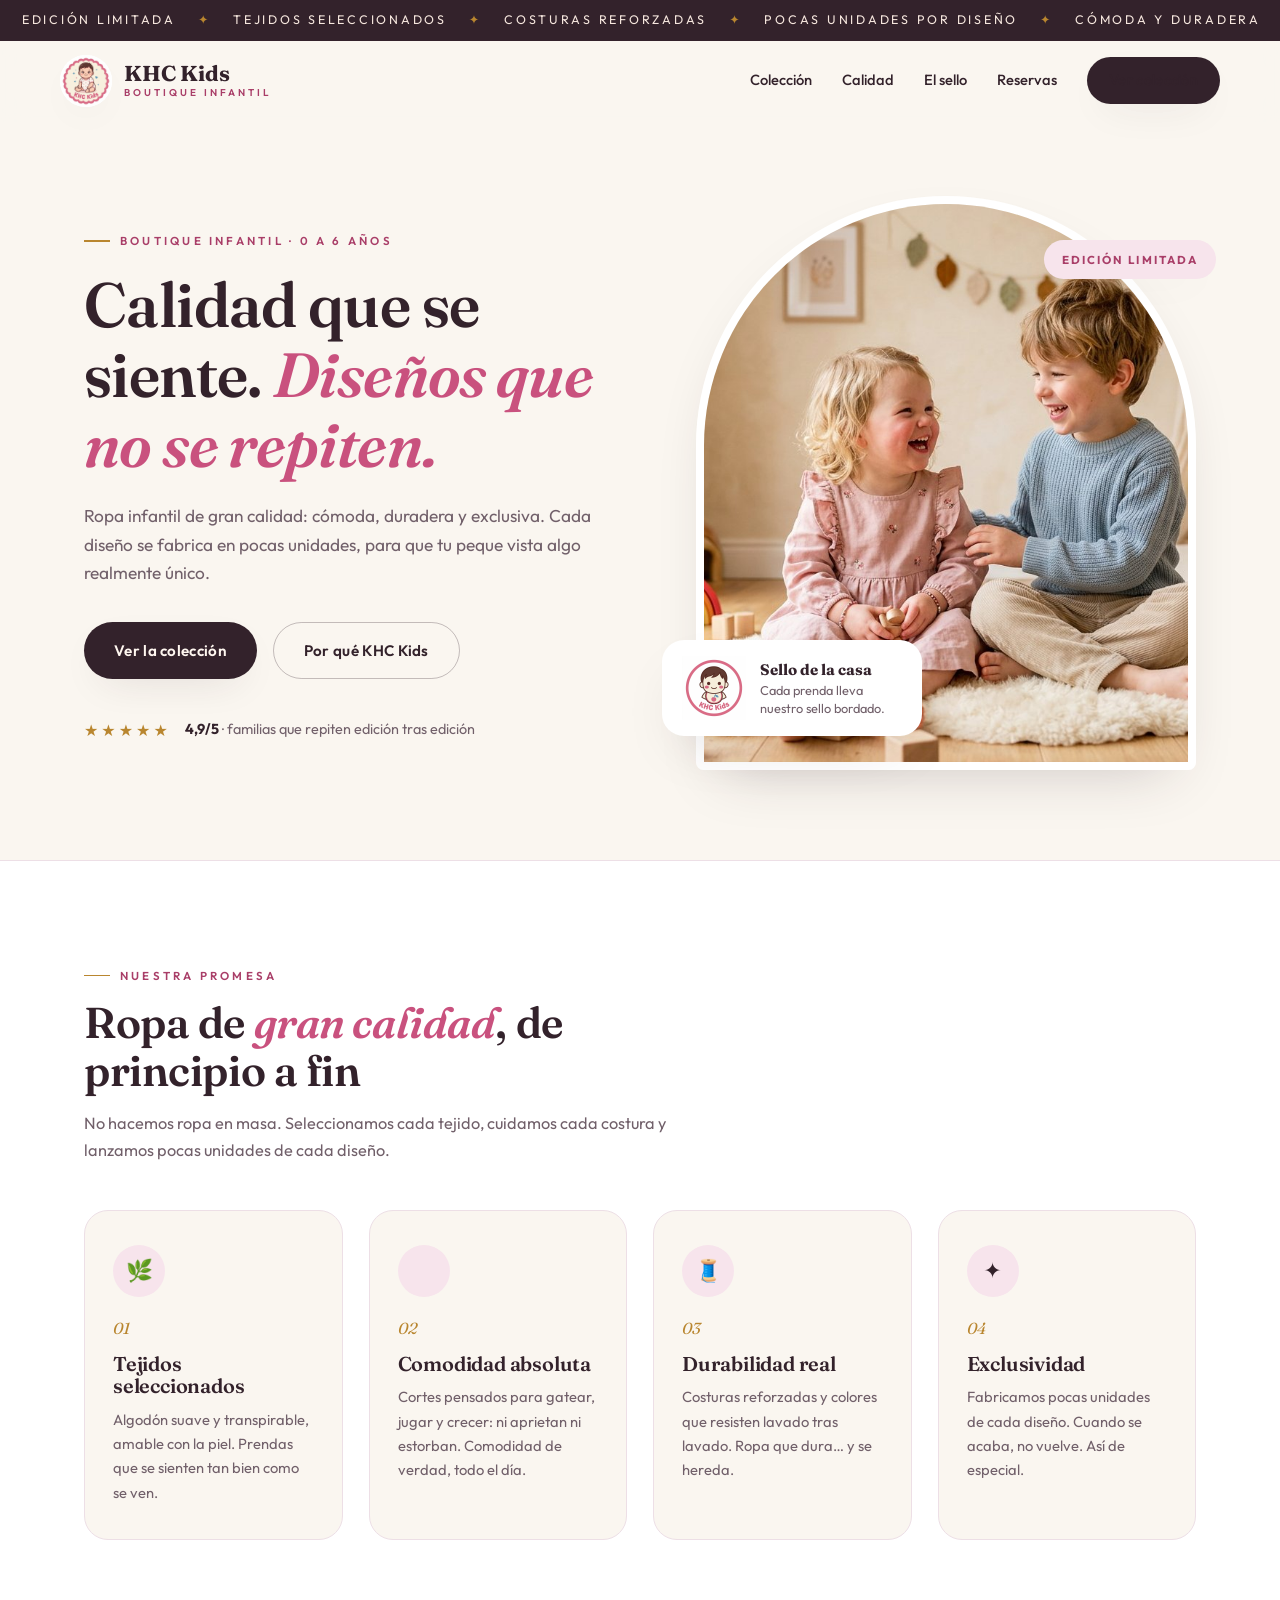
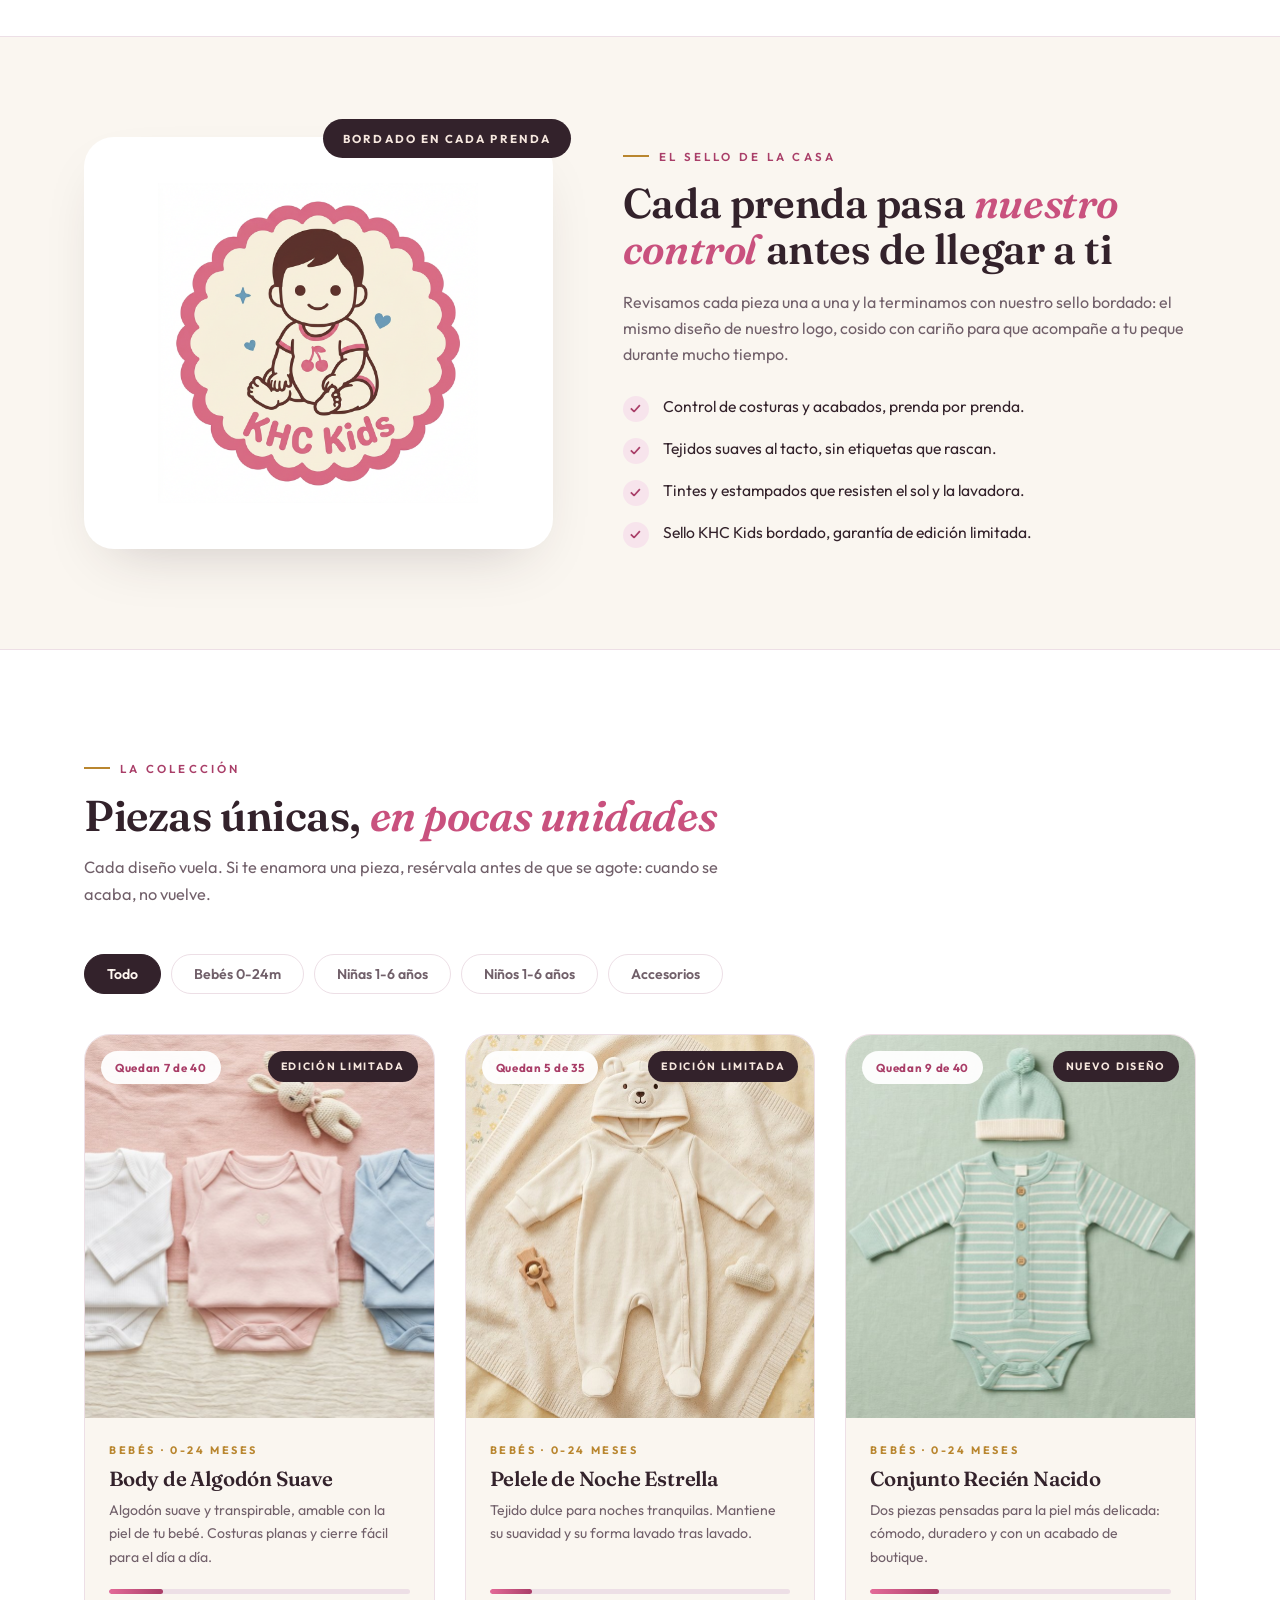
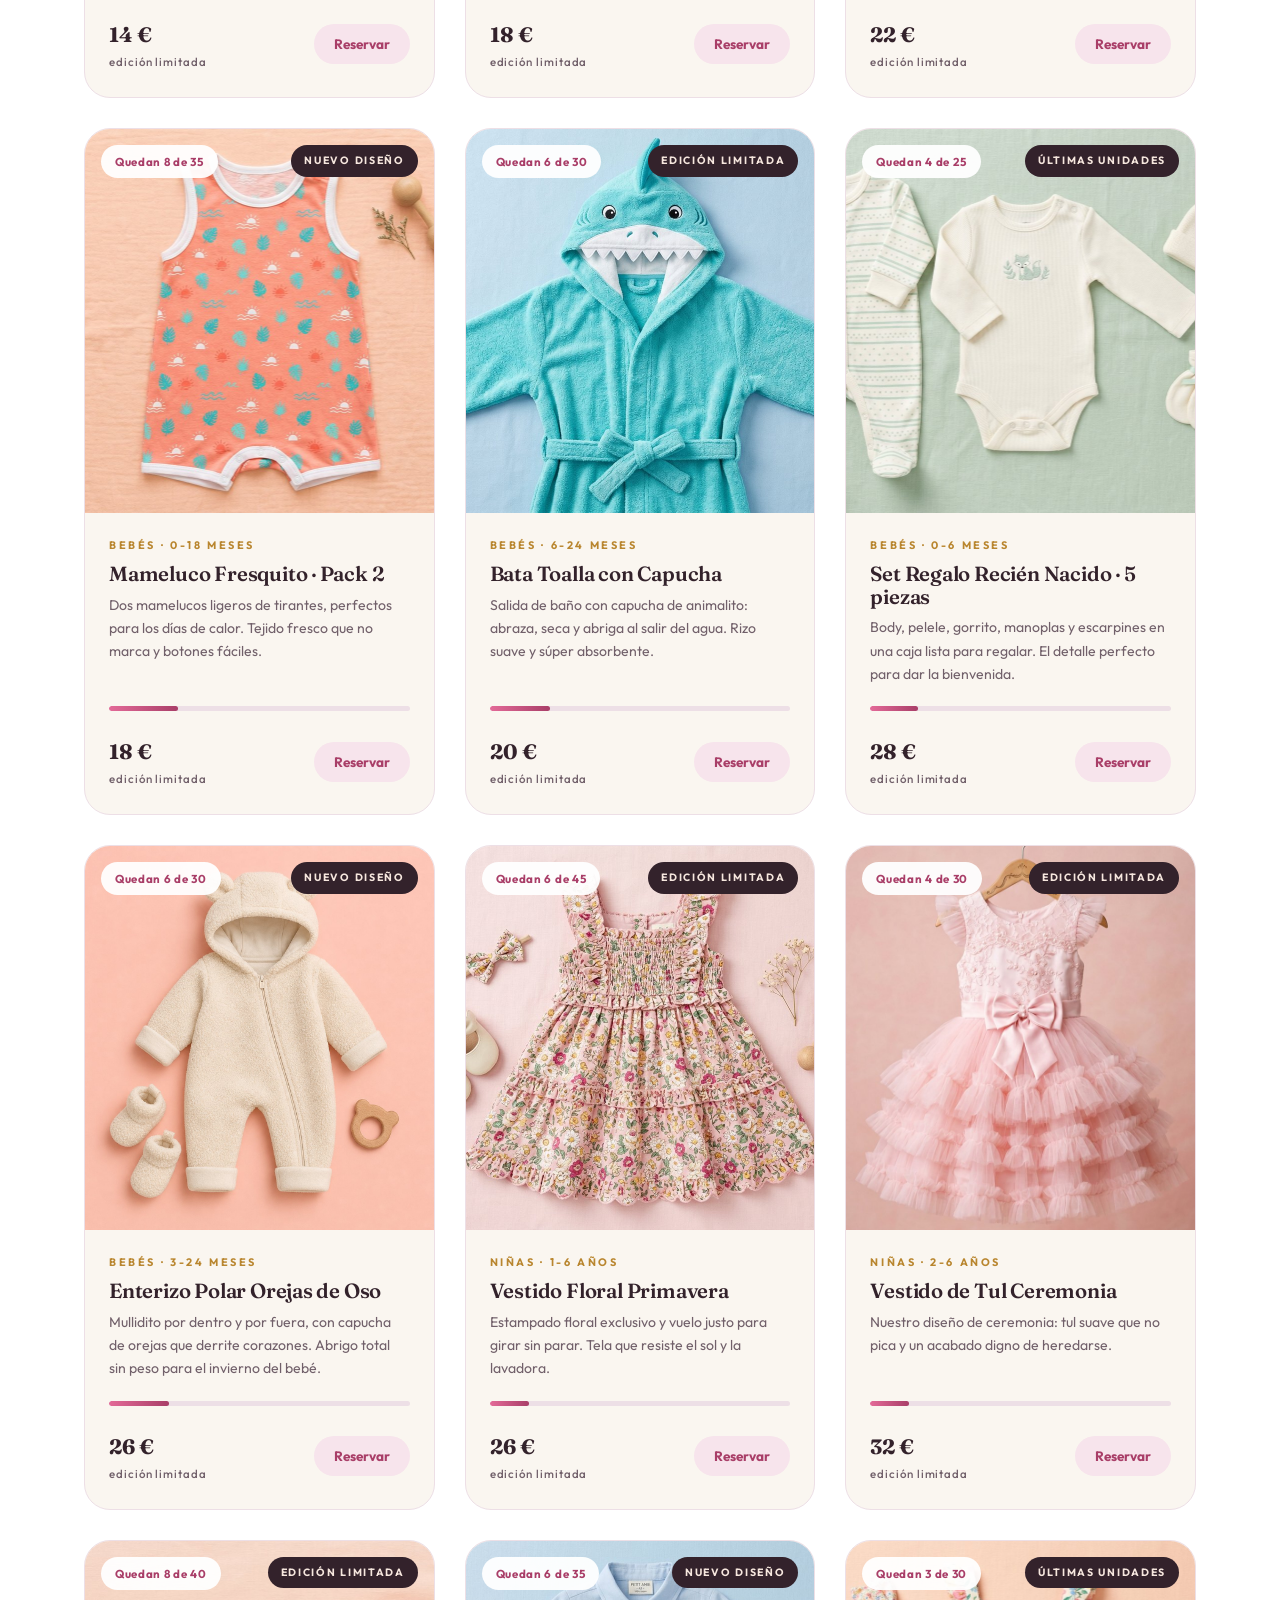
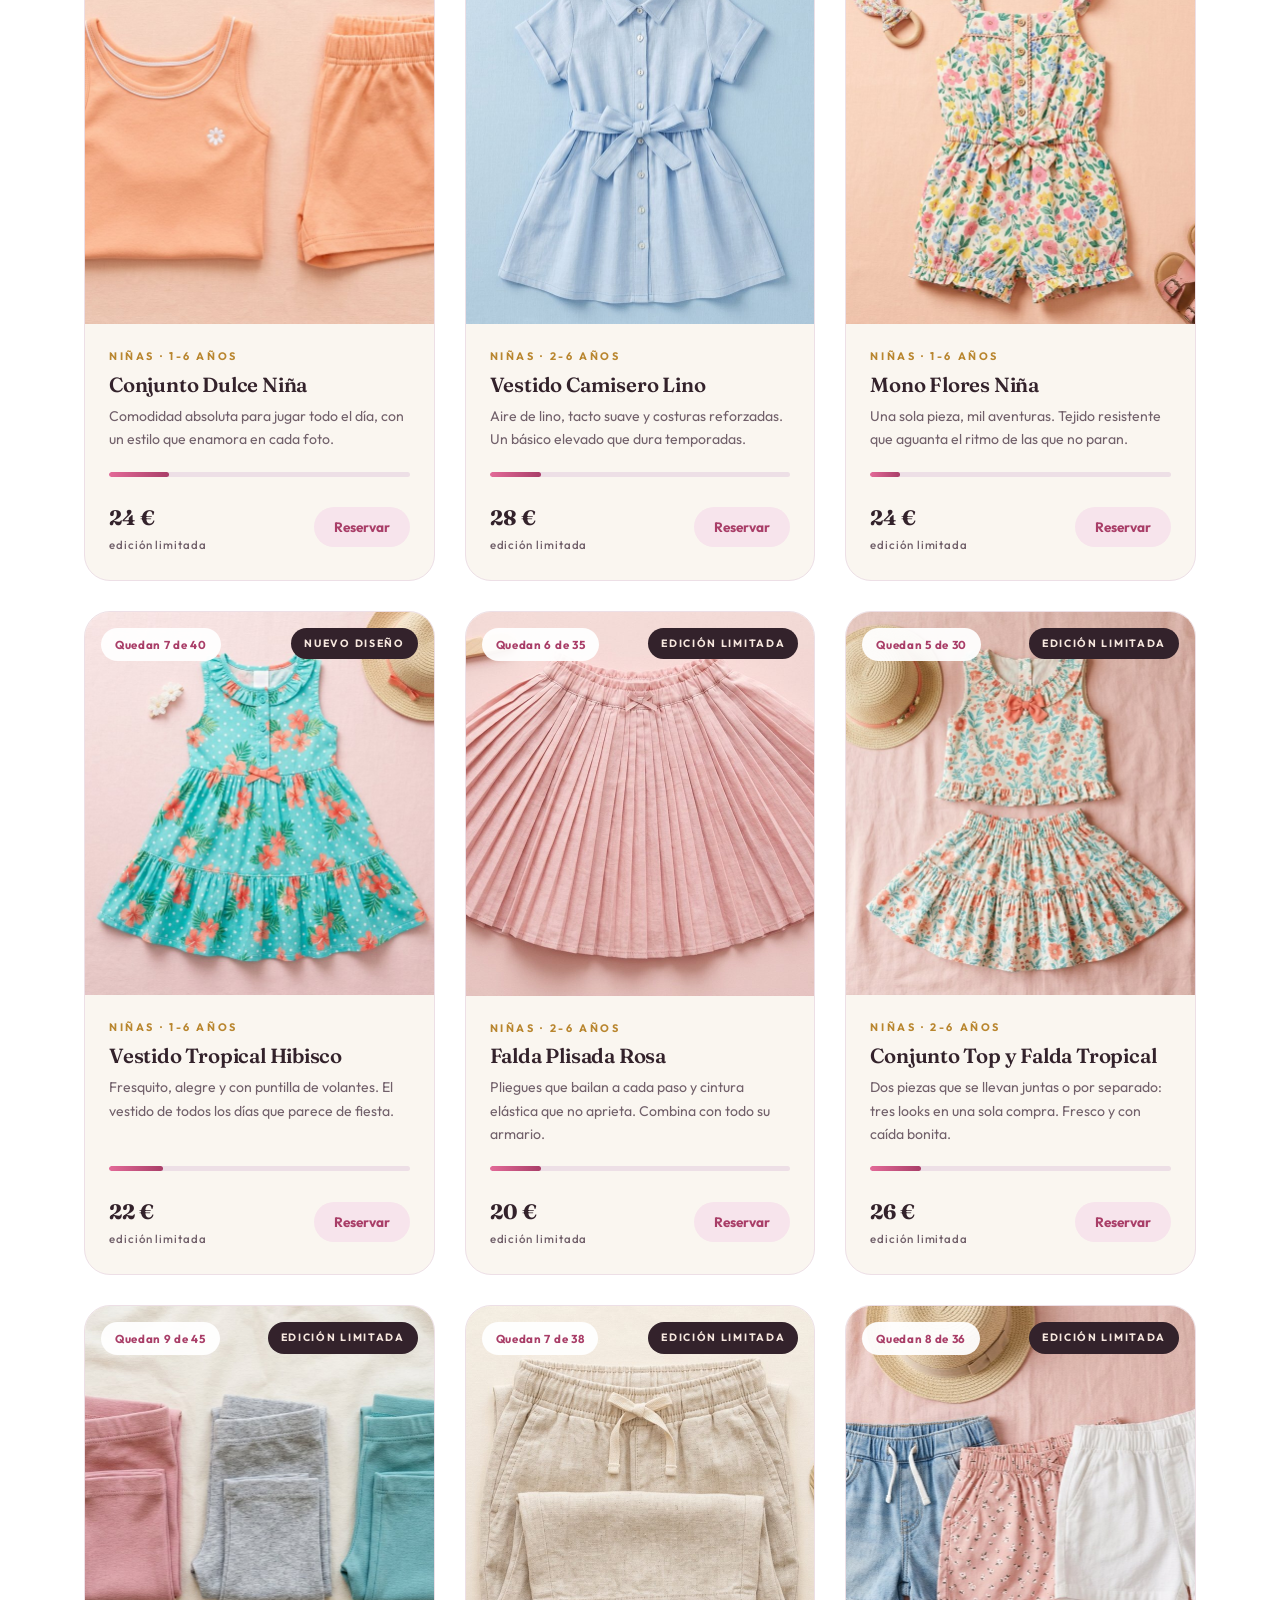
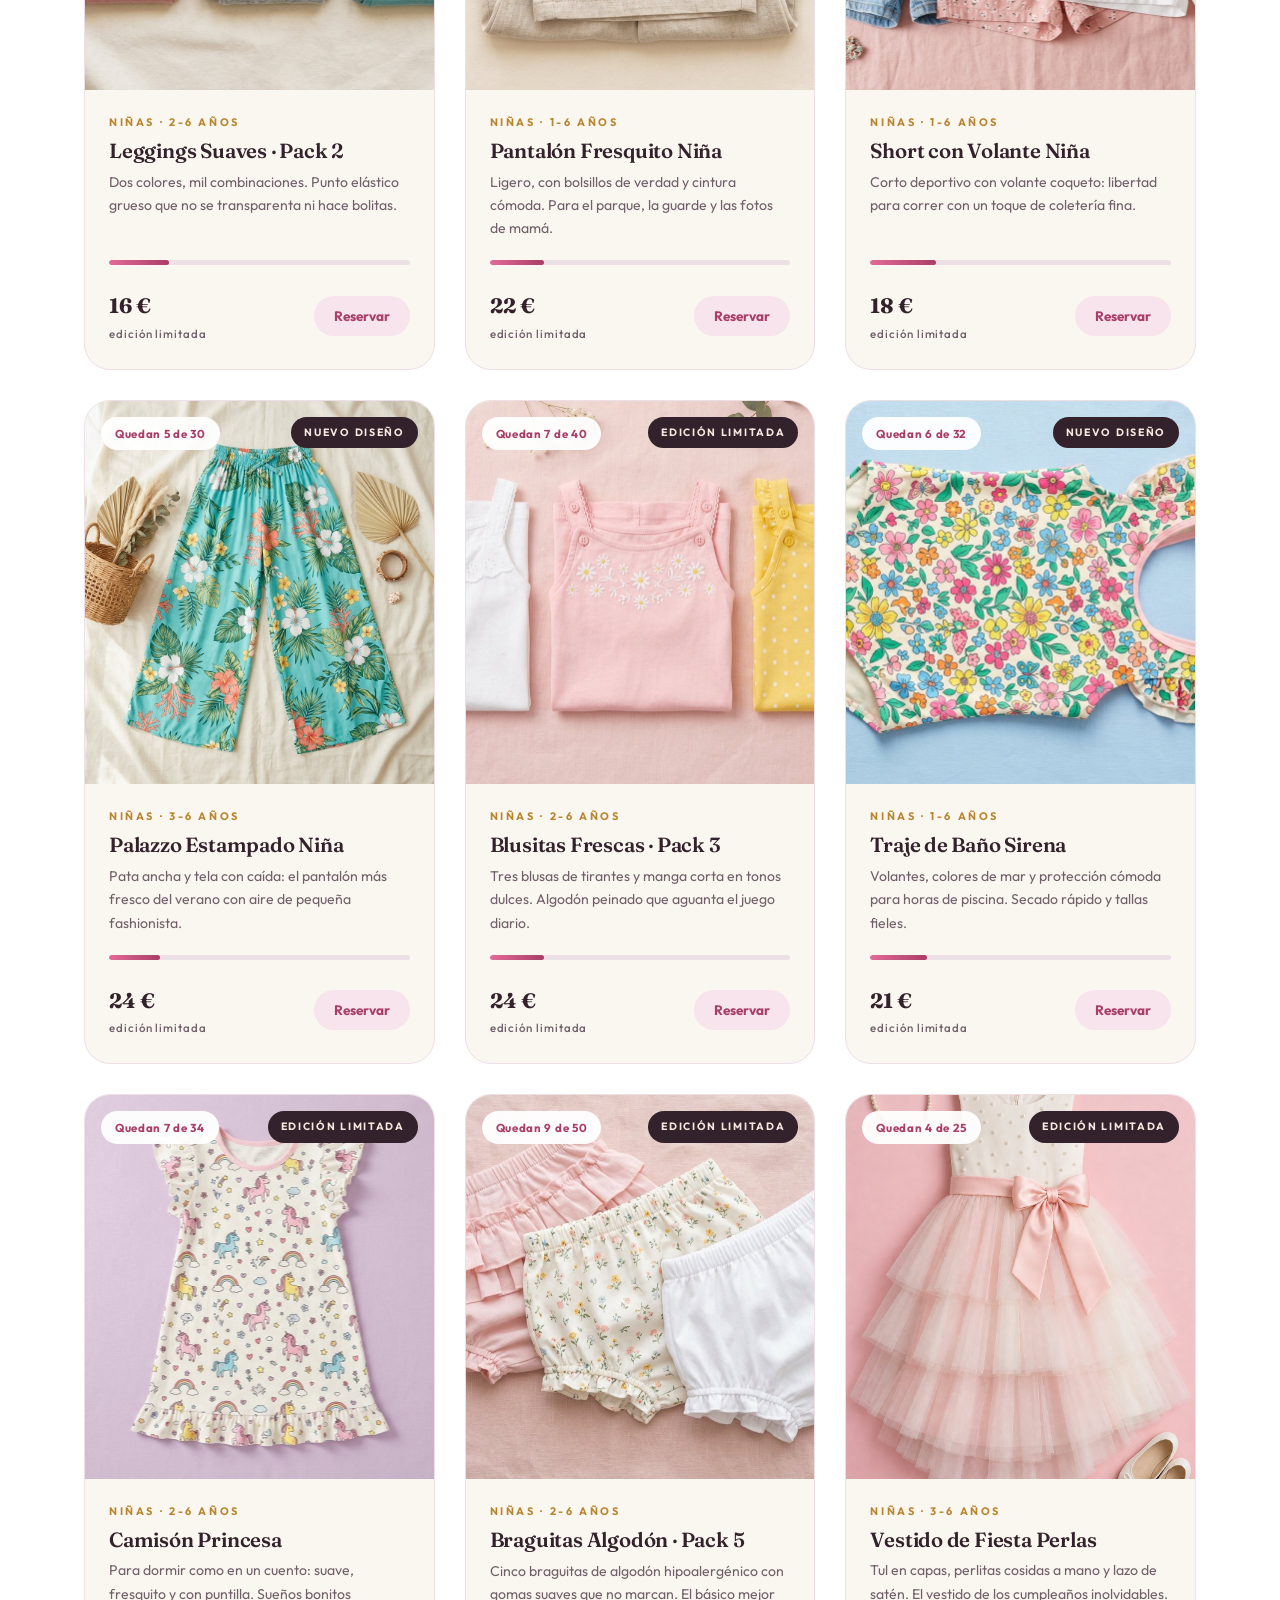
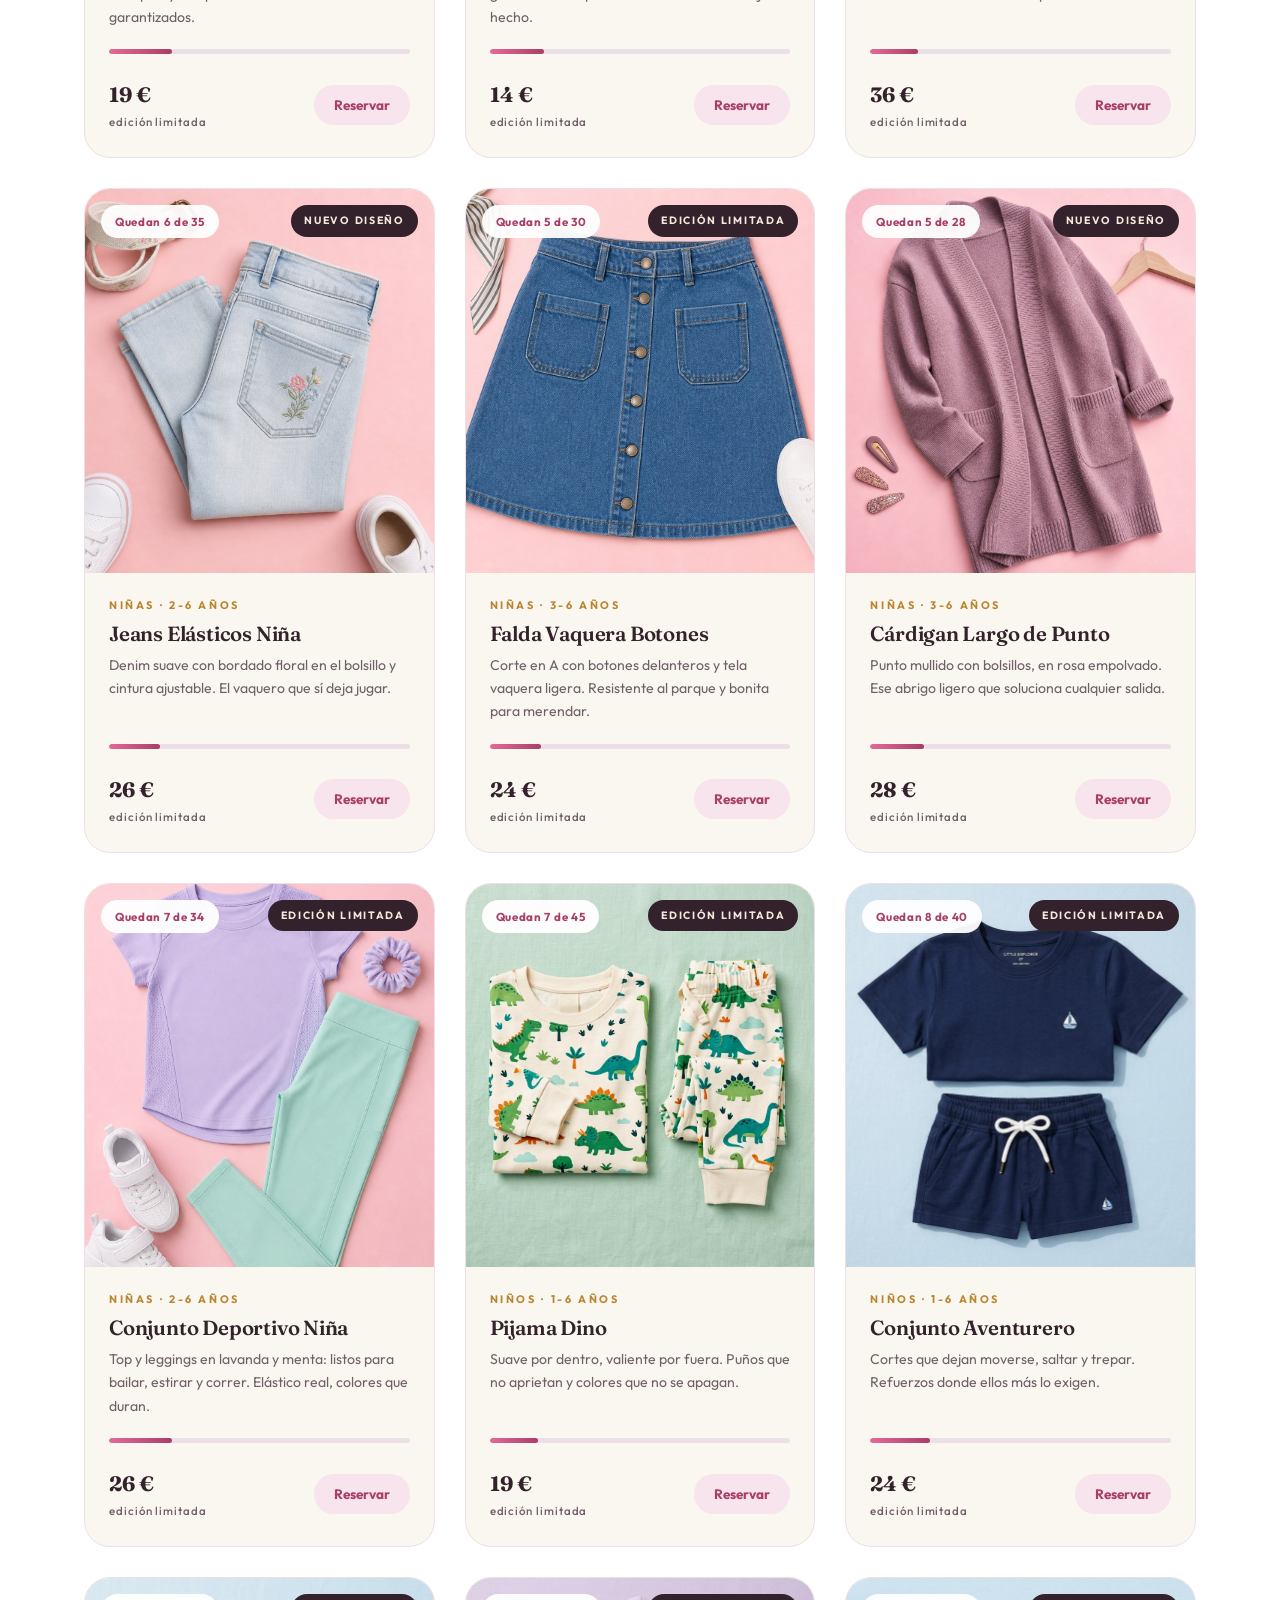
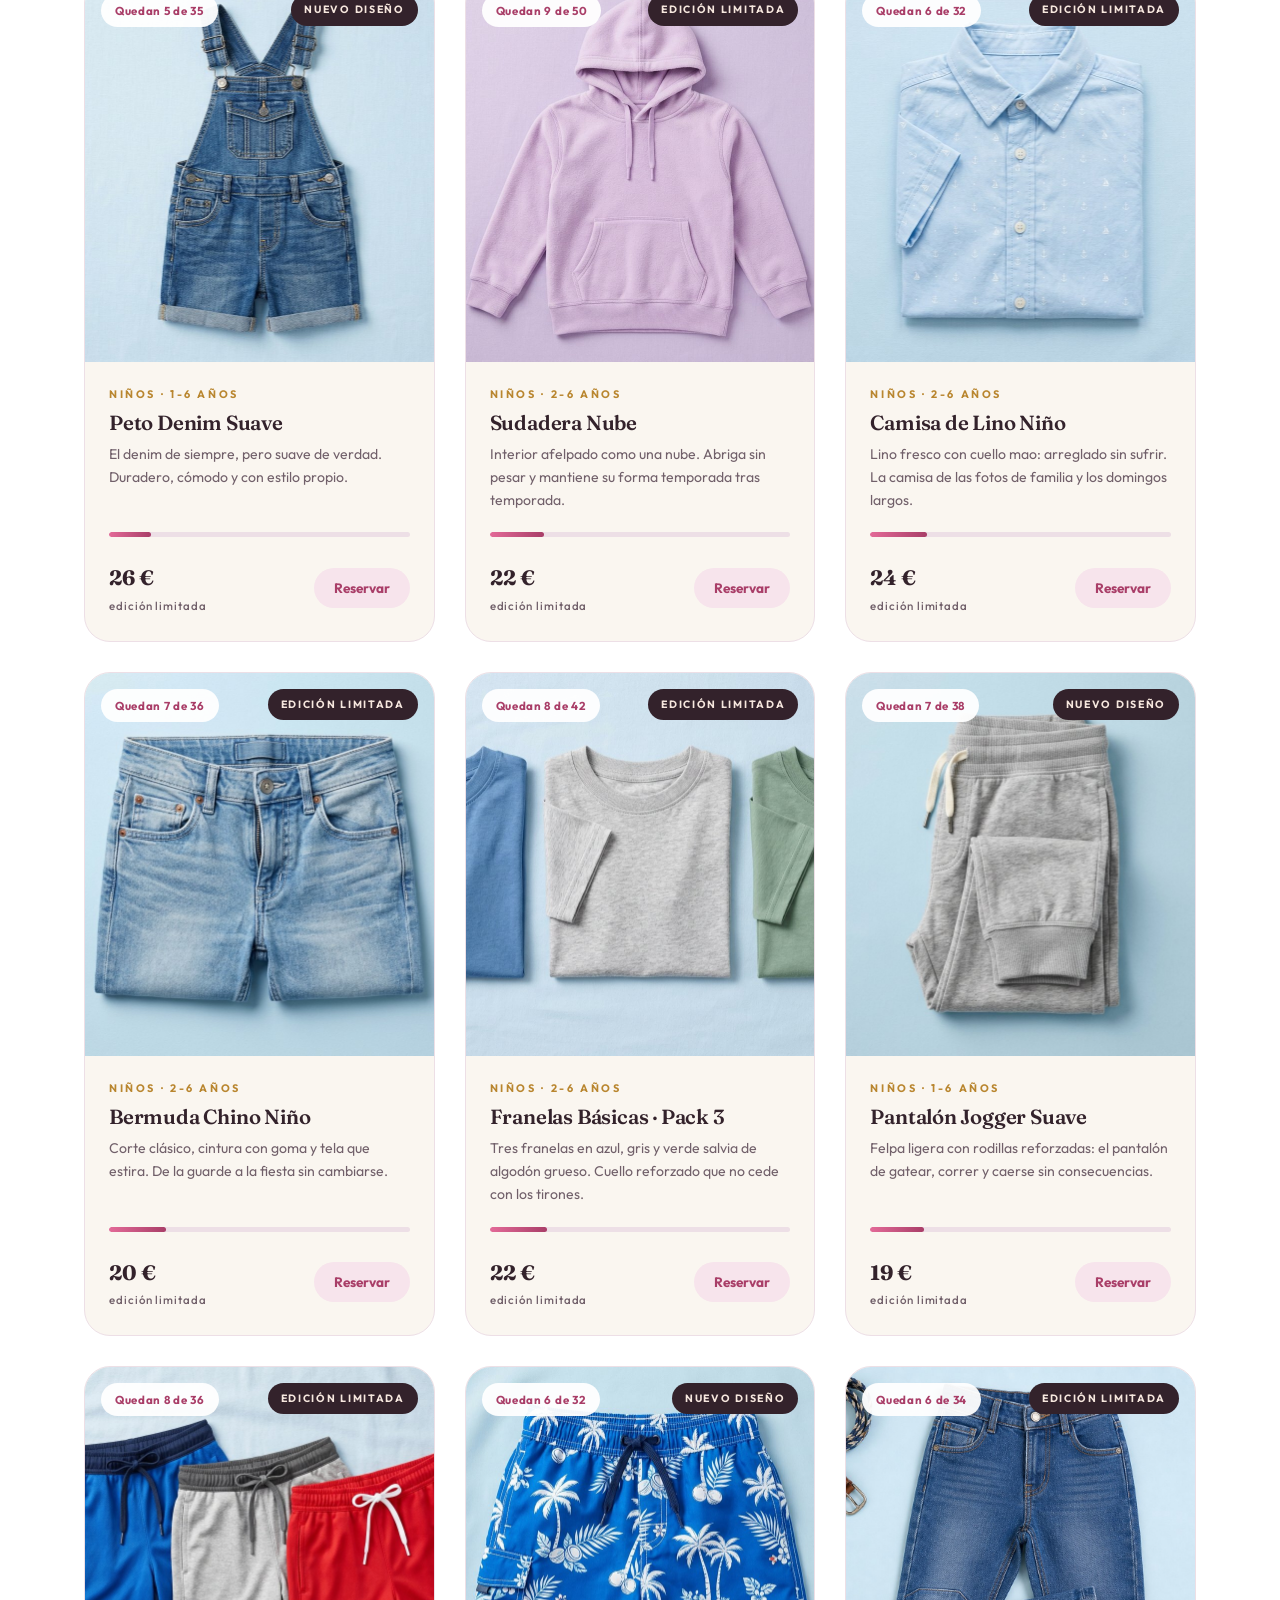
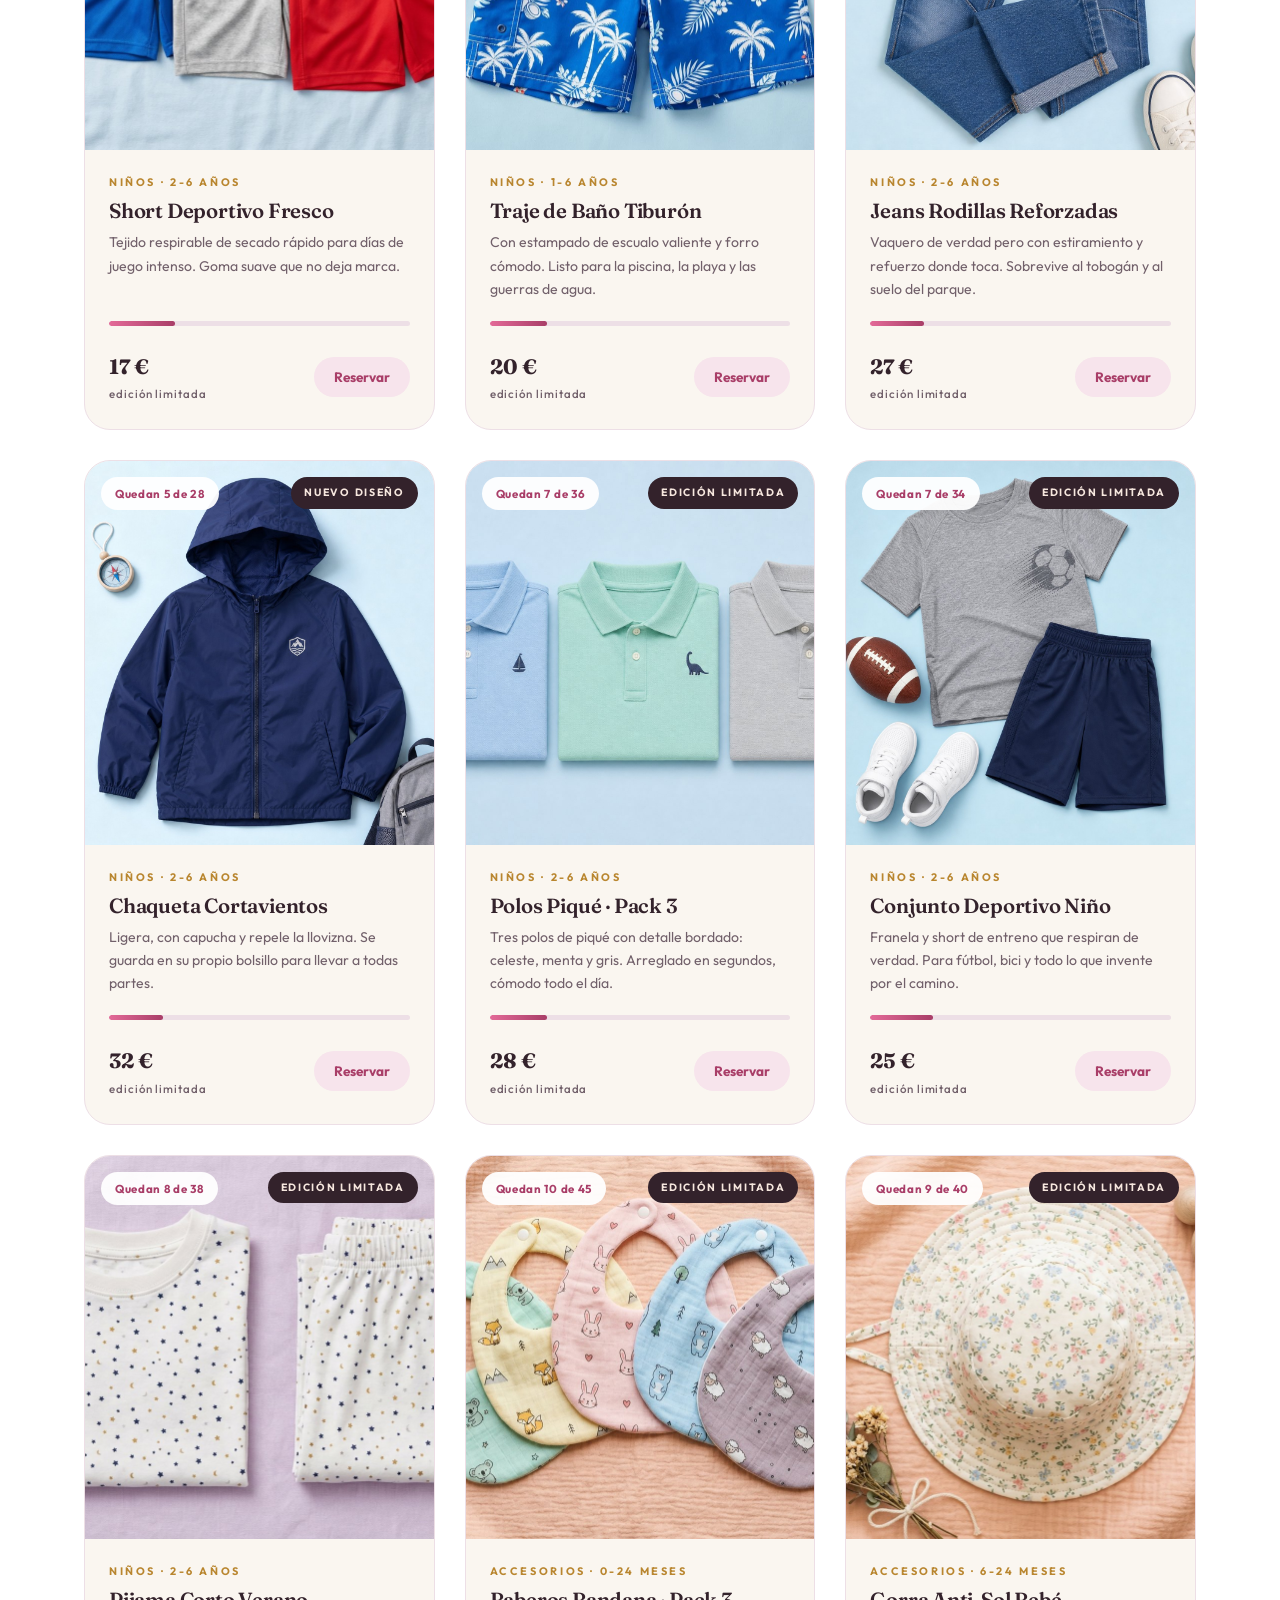
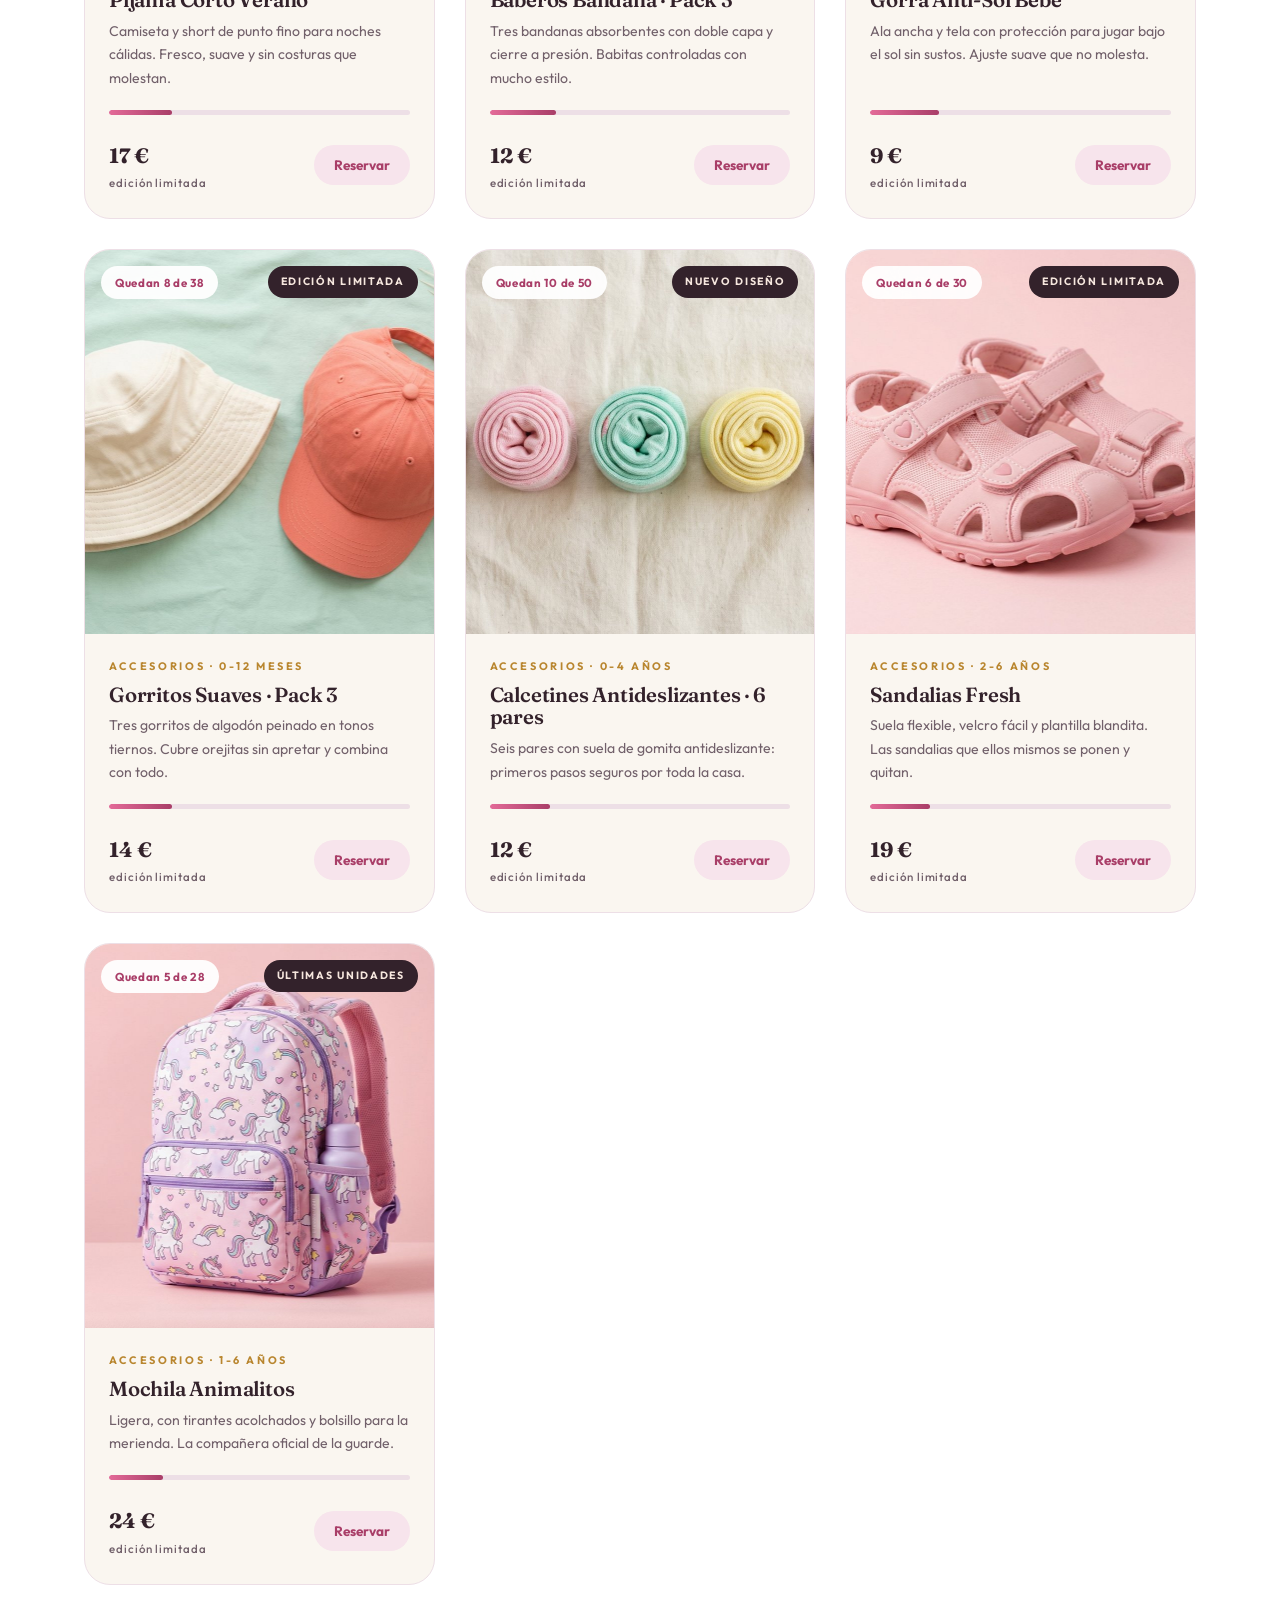
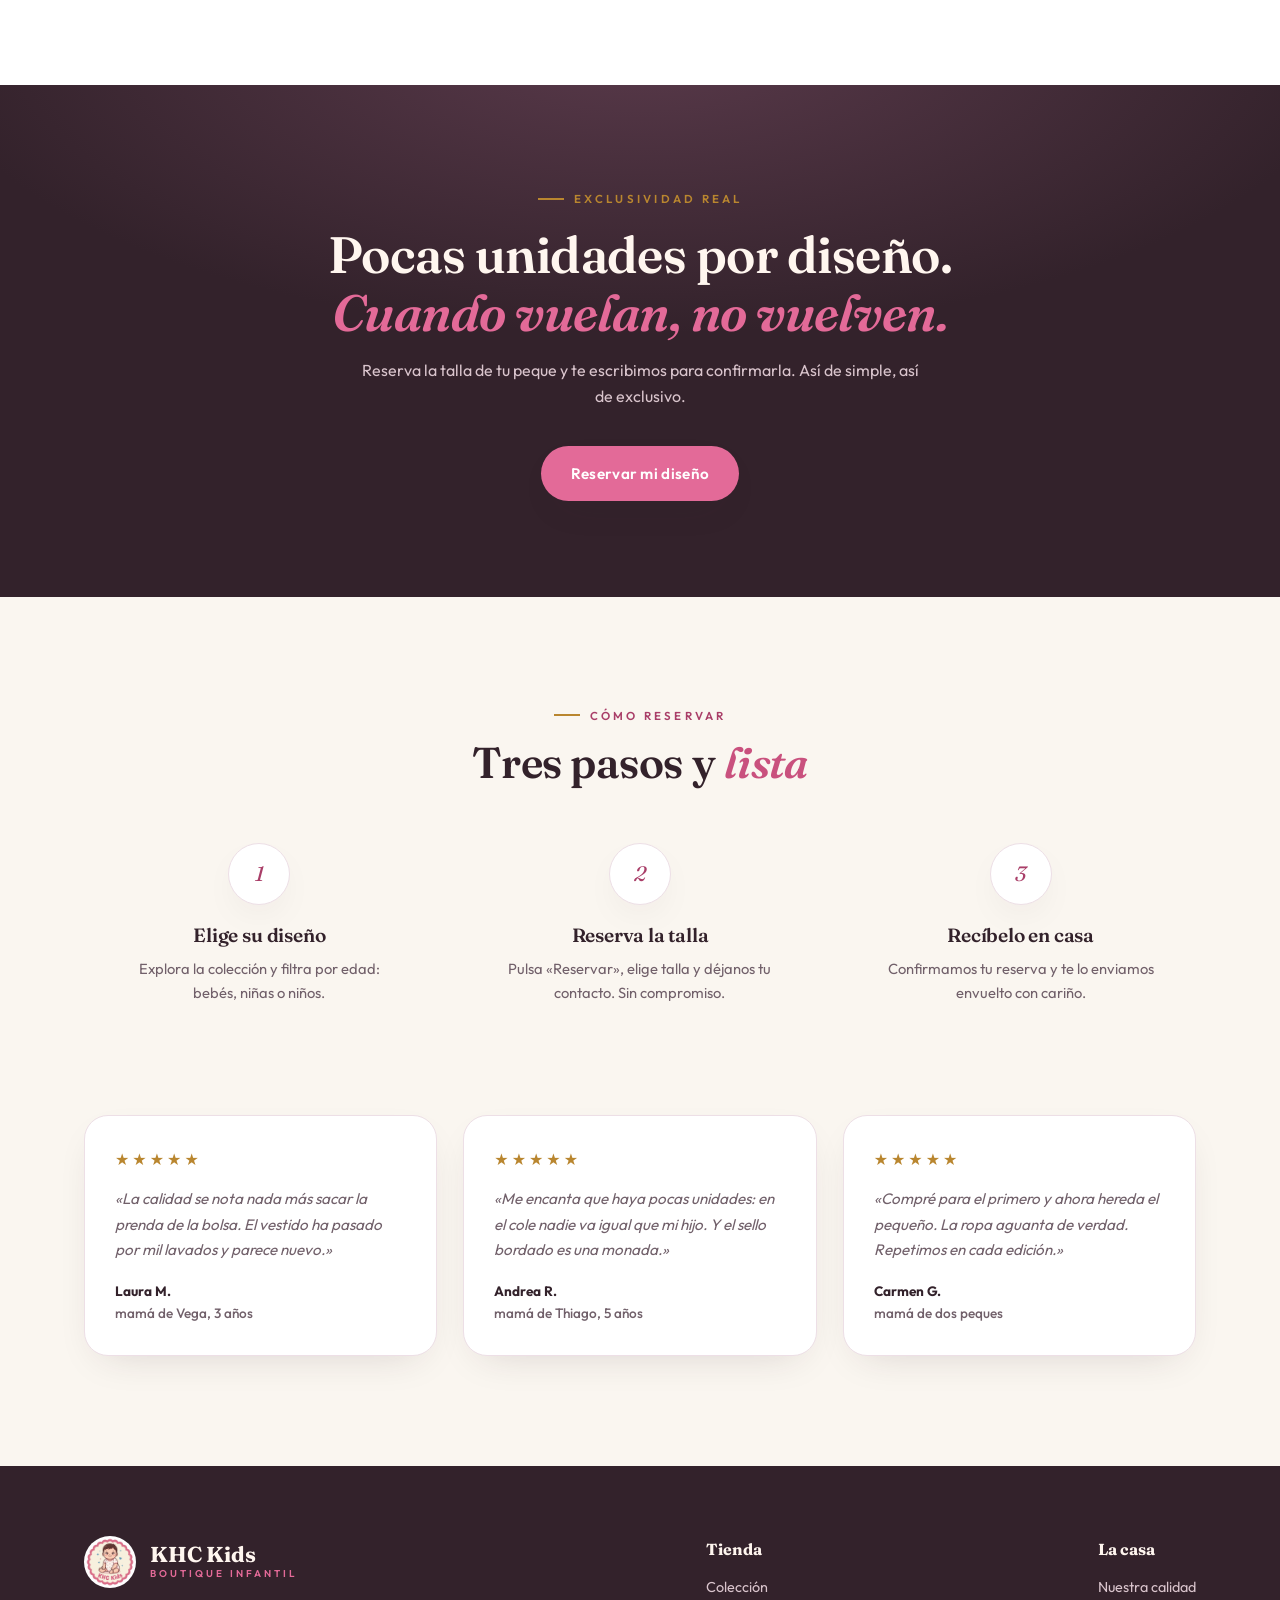
==== commit e9469f94: "Amplía catálogo 0-6 años: 49 productos inspirados en la variedad de AliExpress - 37 prendas nuevas: " ====
--- a/khc-kids/index.html
+++ b/khc-kids/index.html
@@ -4,7 +4,7 @@
   <meta charset="UTF-8" />
   <meta name="viewport" content="width=device-width, initial-scale=1.0" />
   <title>KHC Kids · Ropa infantil de gran calidad, cómoda, duradera y exclusiva</title>
-  <meta name="description" content="KHC Kids — boutique de ropa infantil de 0 a 10 años. Tejidos seleccionados, costuras reforzadas y ediciones limitadas: pocas unidades de cada diseño." />
+  <meta name="description" content="KHC Kids — boutique de ropa infantil de 0 a 6 años. Tejidos seleccionados, costuras reforzadas y ediciones limitadas: pocas unidades de cada diseño." />
   <link rel="icon" type="image/png" href="img/logo-khc-kids-avatar.png" />
   <link rel="preconnect" href="https://fonts.googleapis.com">
   <link rel="preconnect" href="https://fonts.gstatic.com" crossorigin>
@@ -43,7 +43,7 @@
     <section class="hero">
       <div class="wrap hero-grid">
         <div class="rv in">
-          <span class="eyebrow">Boutique infantil · 0 a 10 años</span>
+          <span class="eyebrow">Boutique infantil · 0 a 6 años</span>
           <h1>Calidad que se siente. <em>Diseños que no se repiten.</em></h1>
           <p class="hero-sub">Ropa infantil de gran calidad: cómoda, duradera y exclusiva. Cada diseño se fabrica en pocas unidades, para que tu peque vista algo realmente único.</p>
           <div class="hero-ctas">
@@ -135,8 +135,9 @@
         <div class="filters rv">
           <button class="filter-btn active" data-filter="all">Todo</button>
           <button class="filter-btn" data-filter="bebe">Bebés 0-24m</button>
-          <button class="filter-btn" data-filter="nina">Niñas</button>
-          <button class="filter-btn" data-filter="nino">Niños</button>
+          <button class="filter-btn" data-filter="nina">Niñas 1-6 años</button>
+          <button class="filter-btn" data-filter="nino">Niños 1-6 años</button>
+          <button class="filter-btn" data-filter="acc">Accesorios</button>
         </div>
         <div class="grid" id="grid"></div>
       </div>
@@ -206,8 +207,9 @@
           <h4>Tienda</h4>
           <a href="#coleccion">Colección</a>
           <a href="#coleccion">Bebés 0-24m</a>
-          <a href="#coleccion">Niñas</a>
-          <a href="#coleccion">Niños</a>
+          <a href="#coleccion">Niñas 1-6 años</a>
+          <a href="#coleccion">Niños 1-6 años</a>
+          <a href="#coleccion">Accesorios</a>
         </div>
         <div class="foot-links">
           <h4>La casa</h4>
@@ -218,7 +220,7 @@
       </div>
       <div class="foot-base">
         <span>© 2026 KHC Kids · Hecho con cariño para los tuyos.</span>
-        <span>Ediciones limitadas · 0 a 10 años</span>
+        <span>Ediciones limitadas · 0 a 6 años</span>
       </div>
     </div>
   </footer>
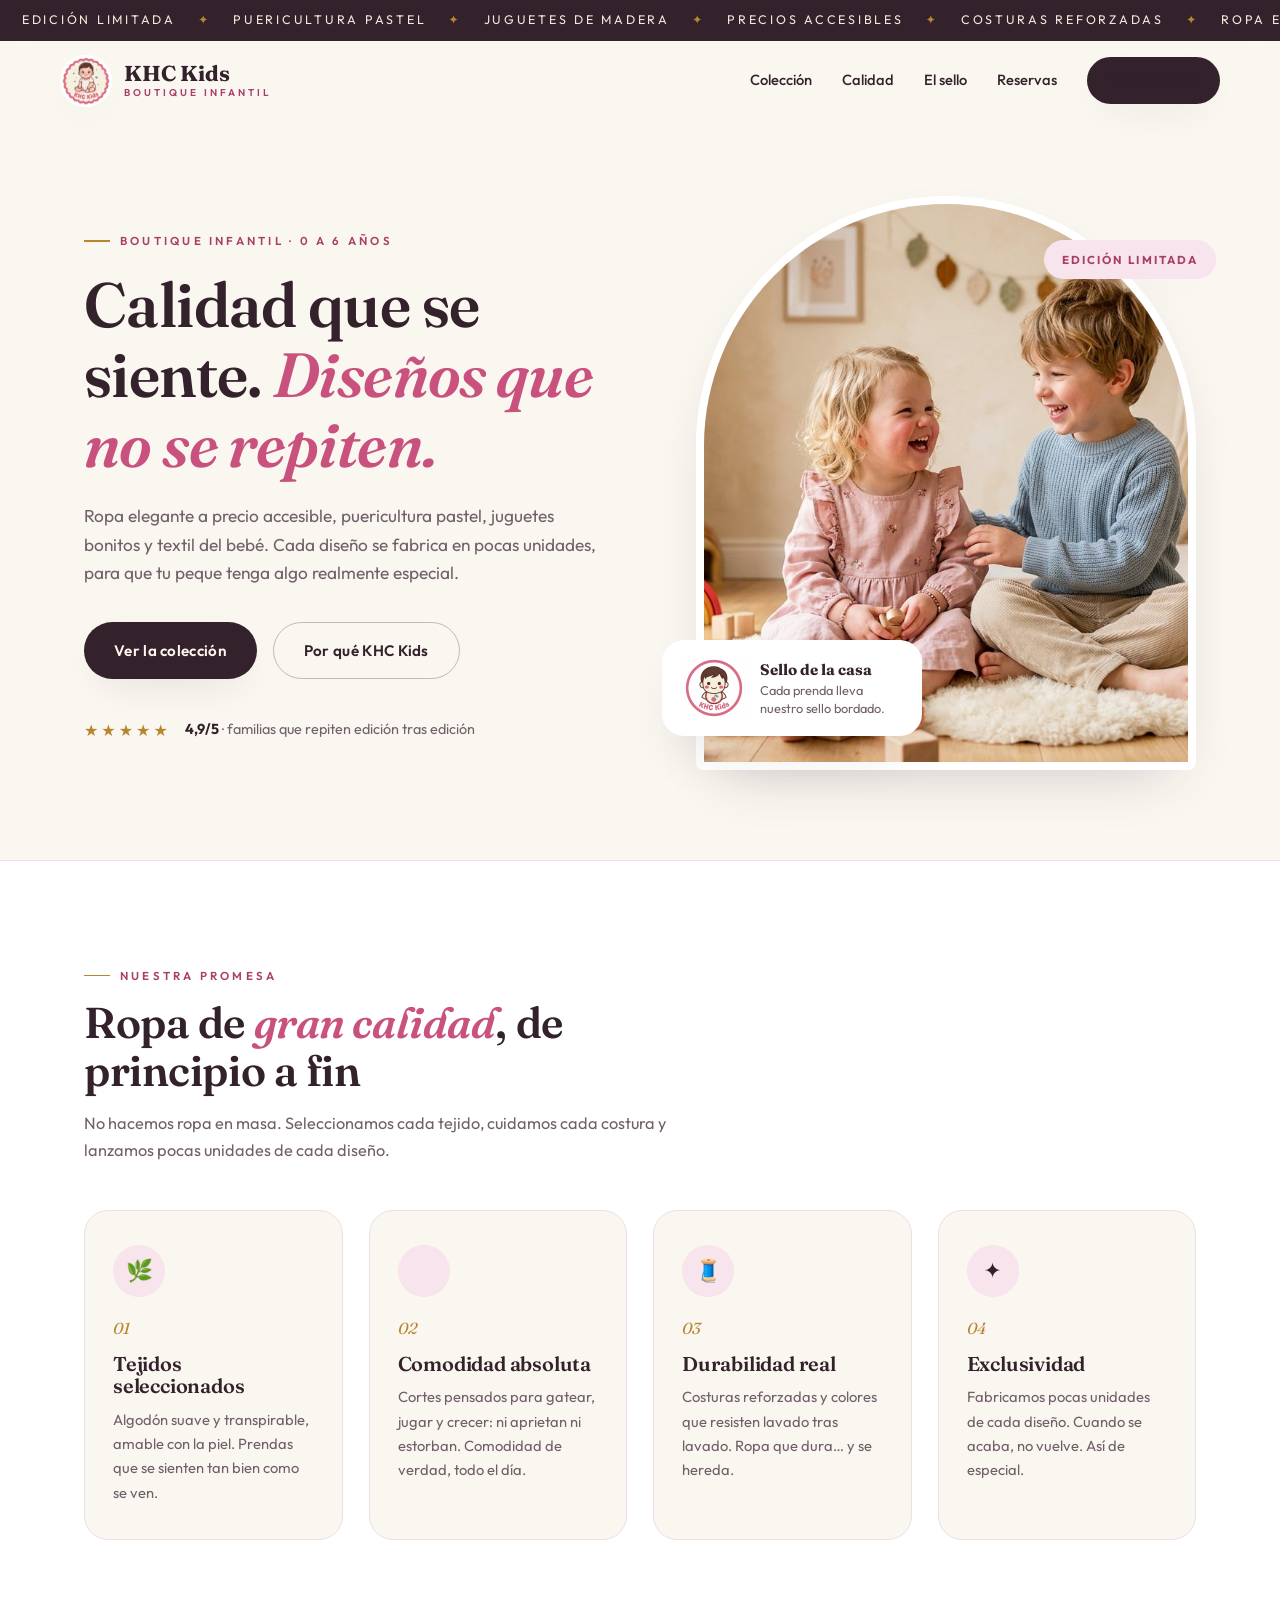
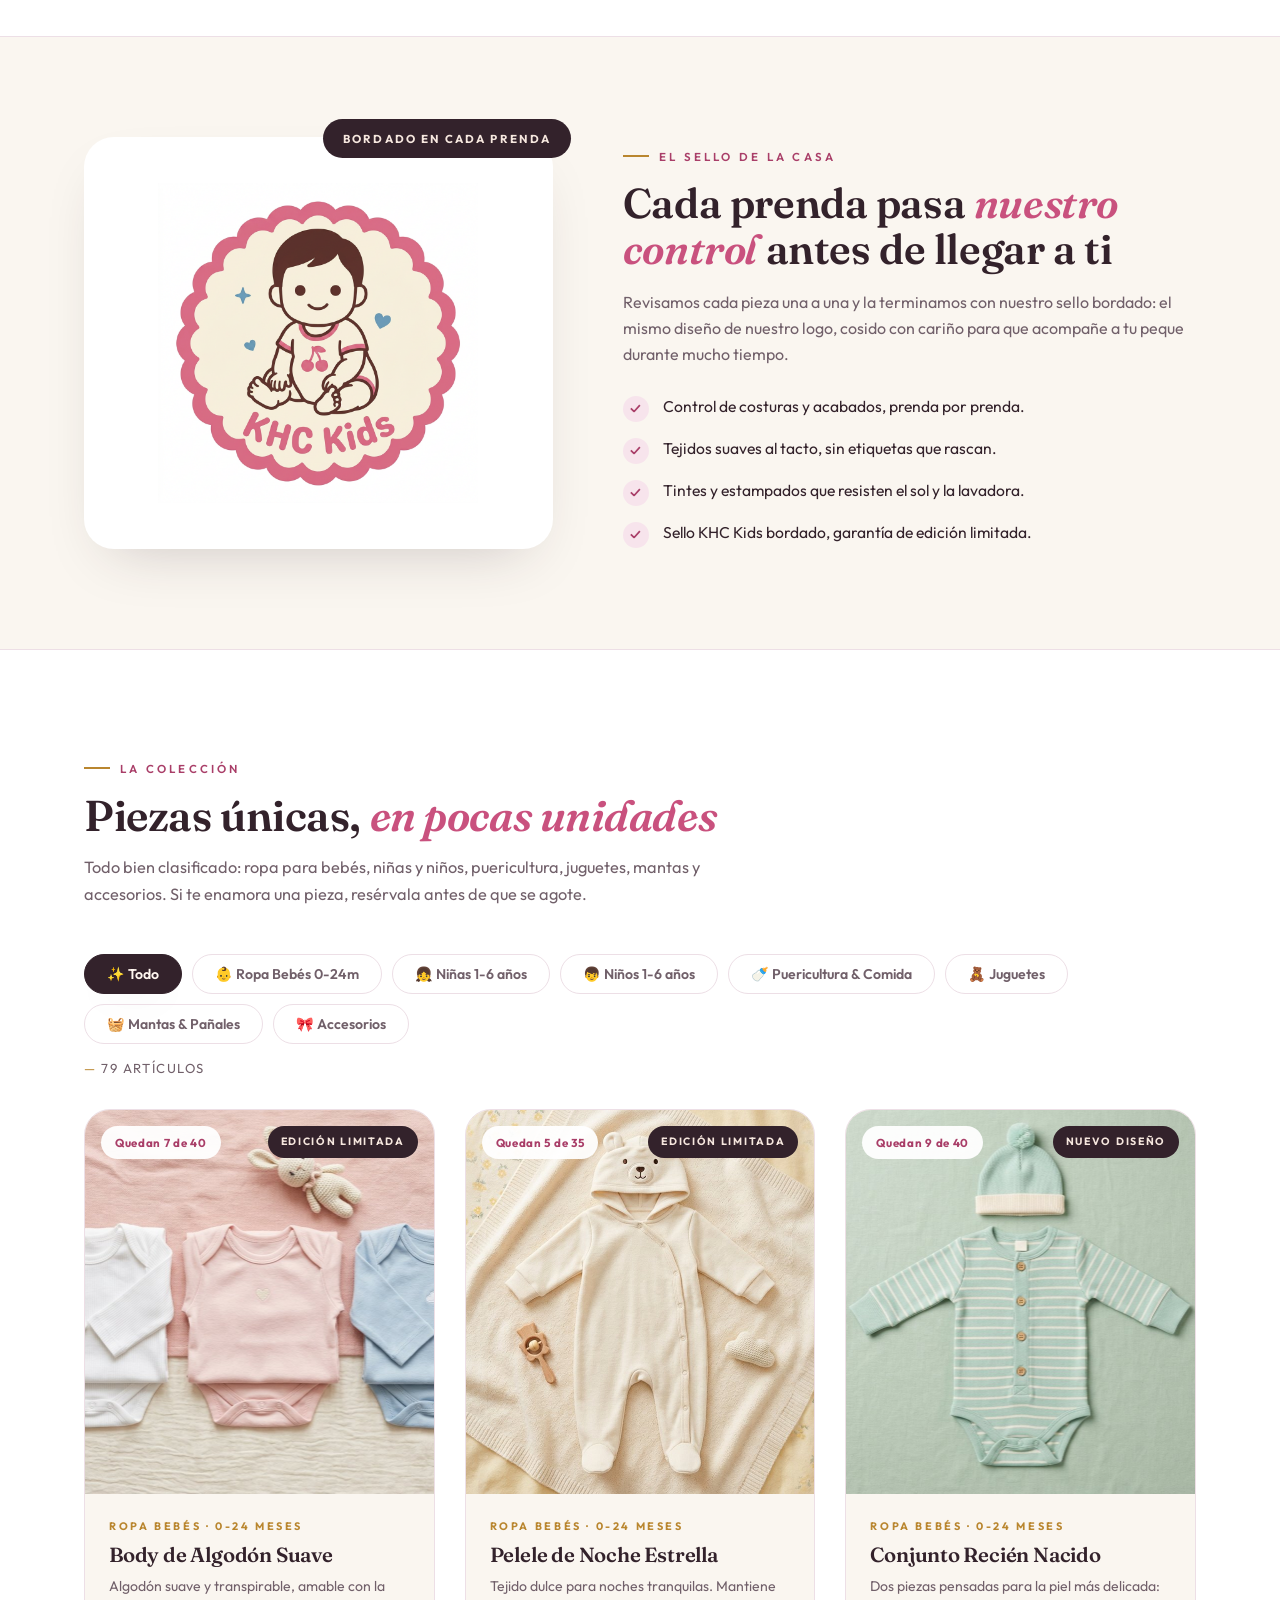
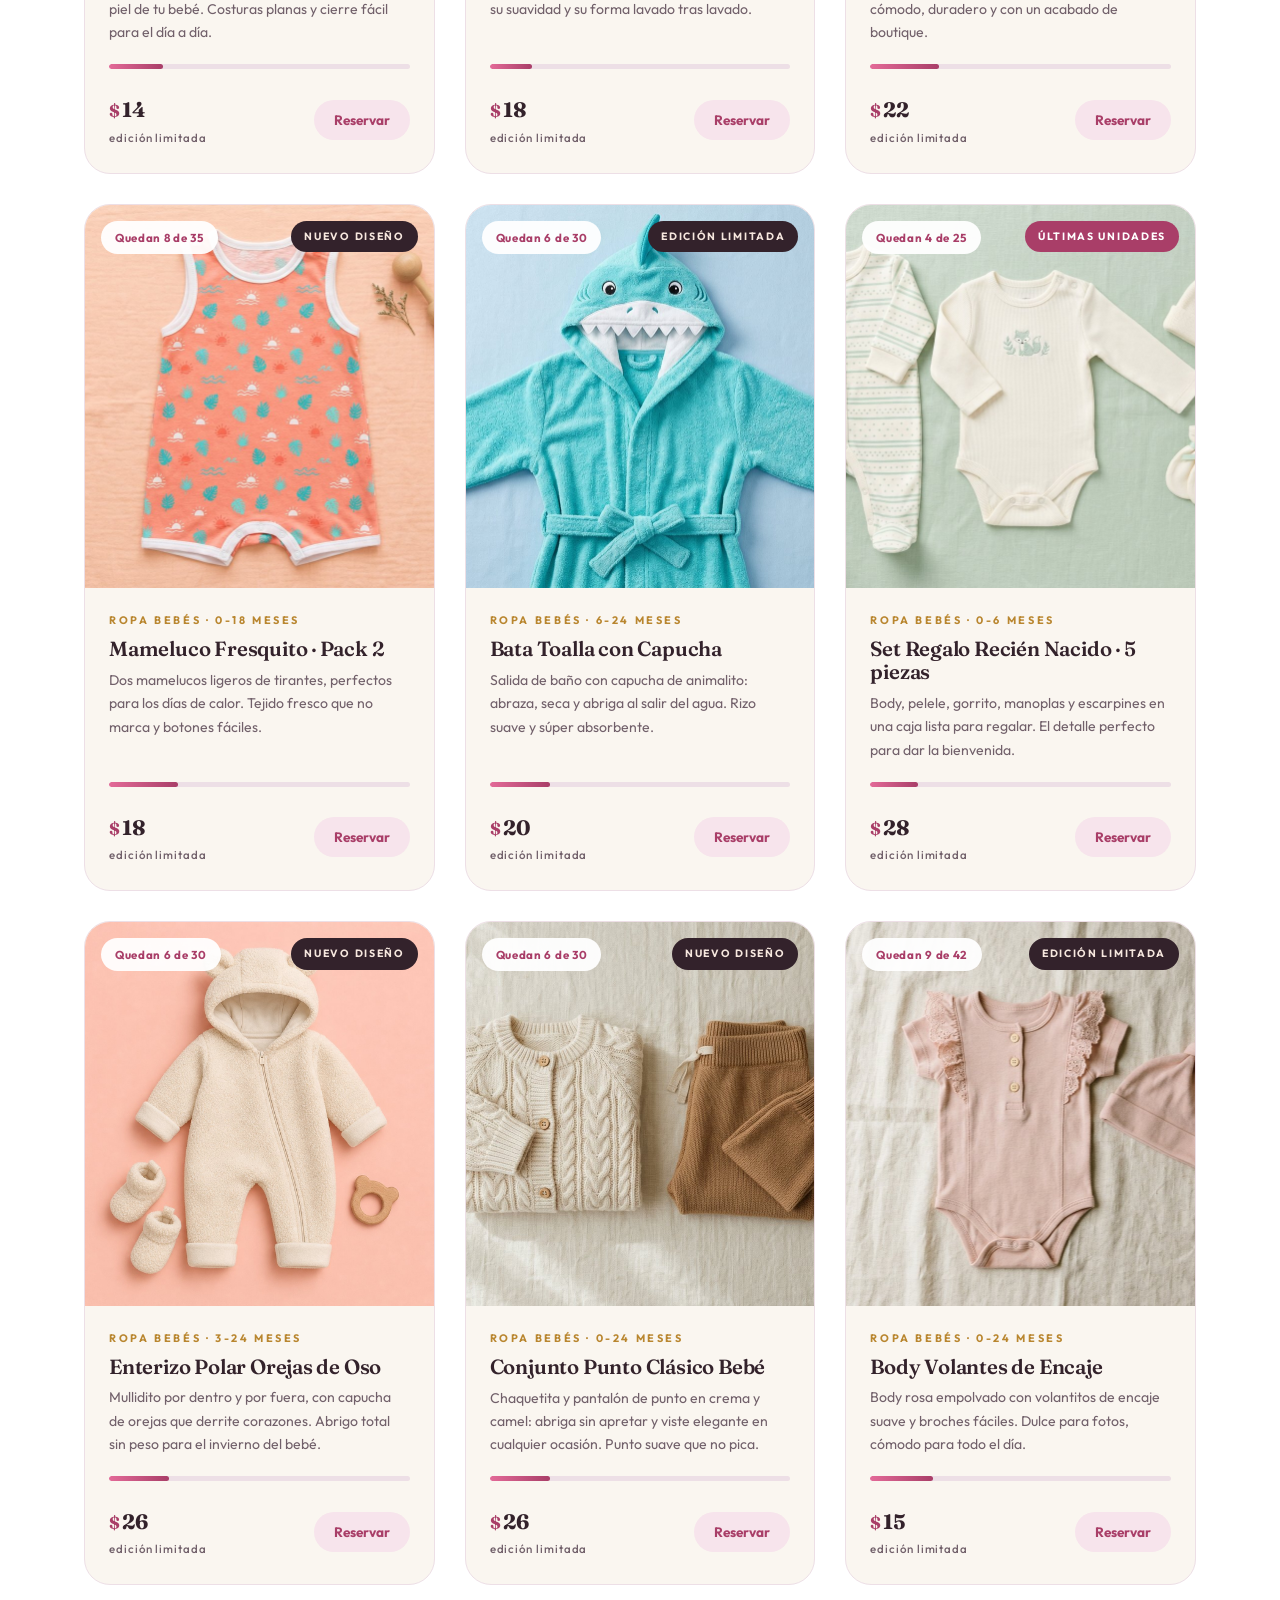
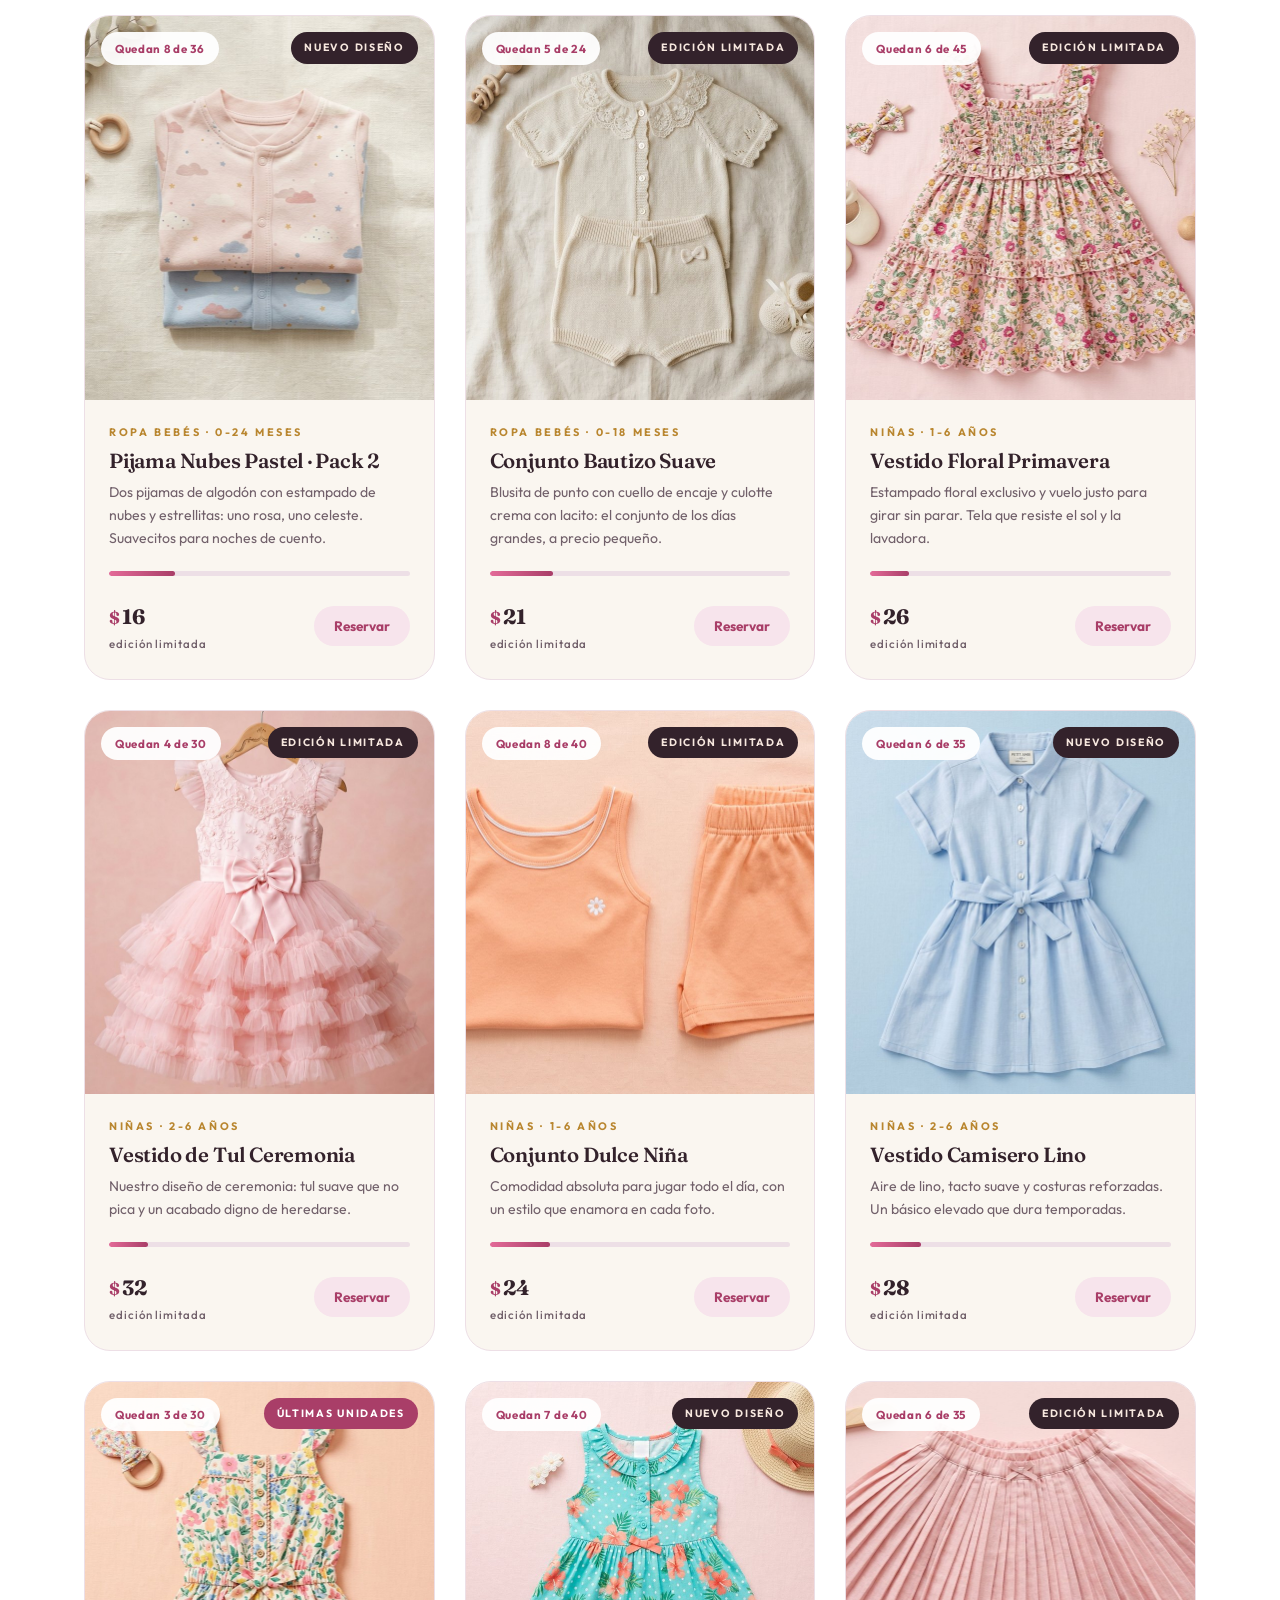
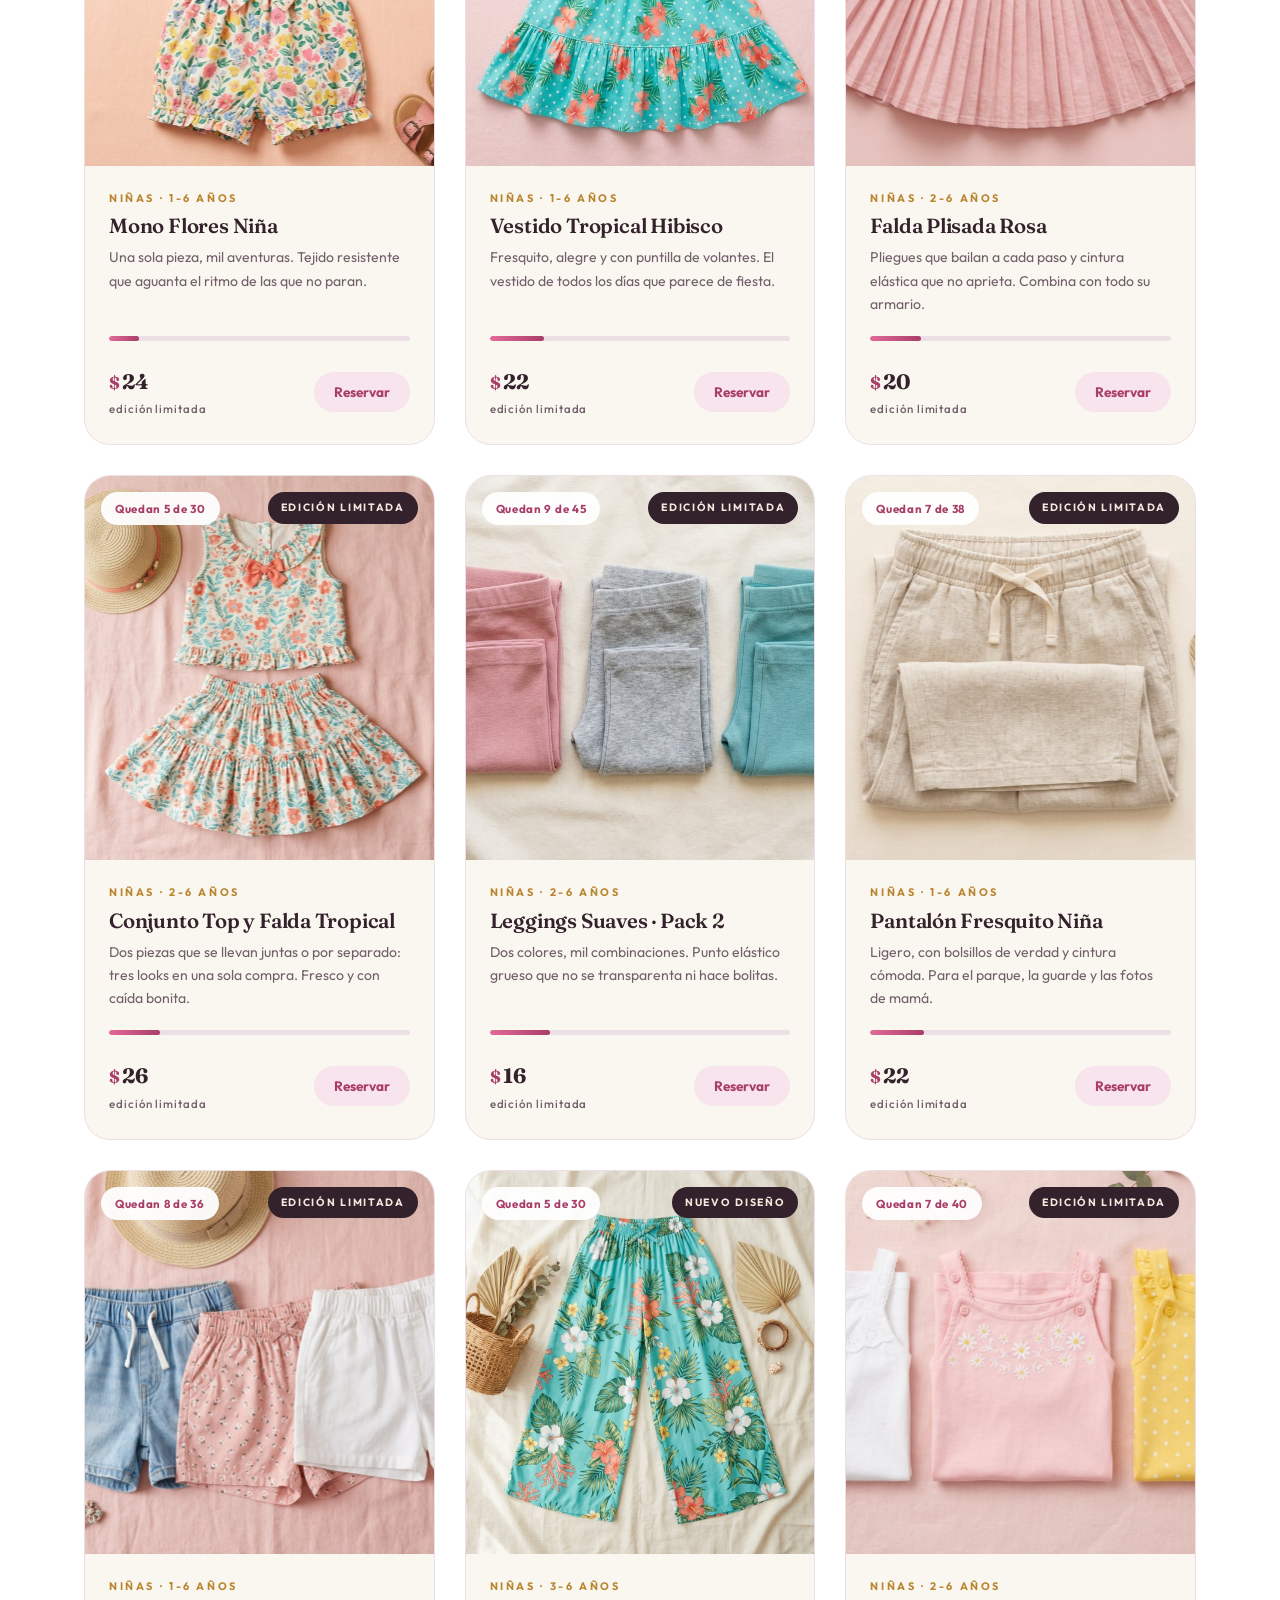
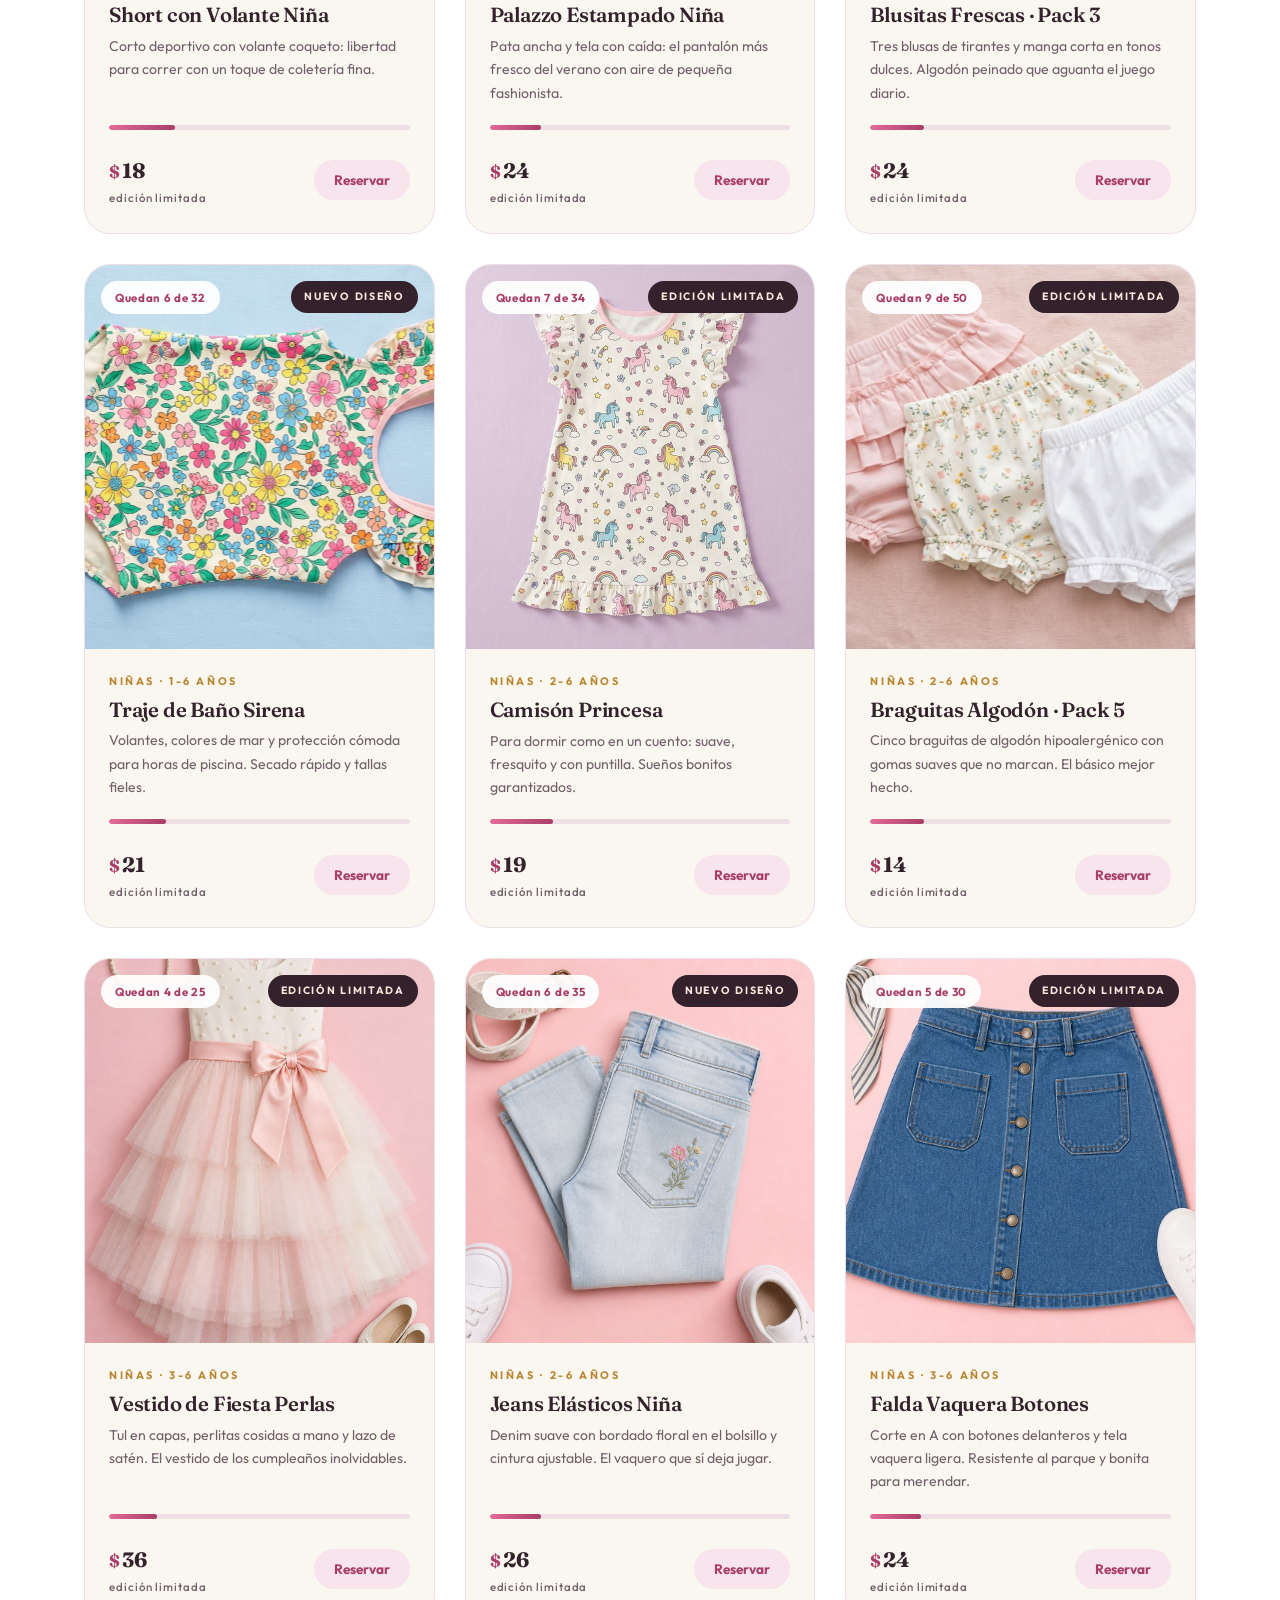
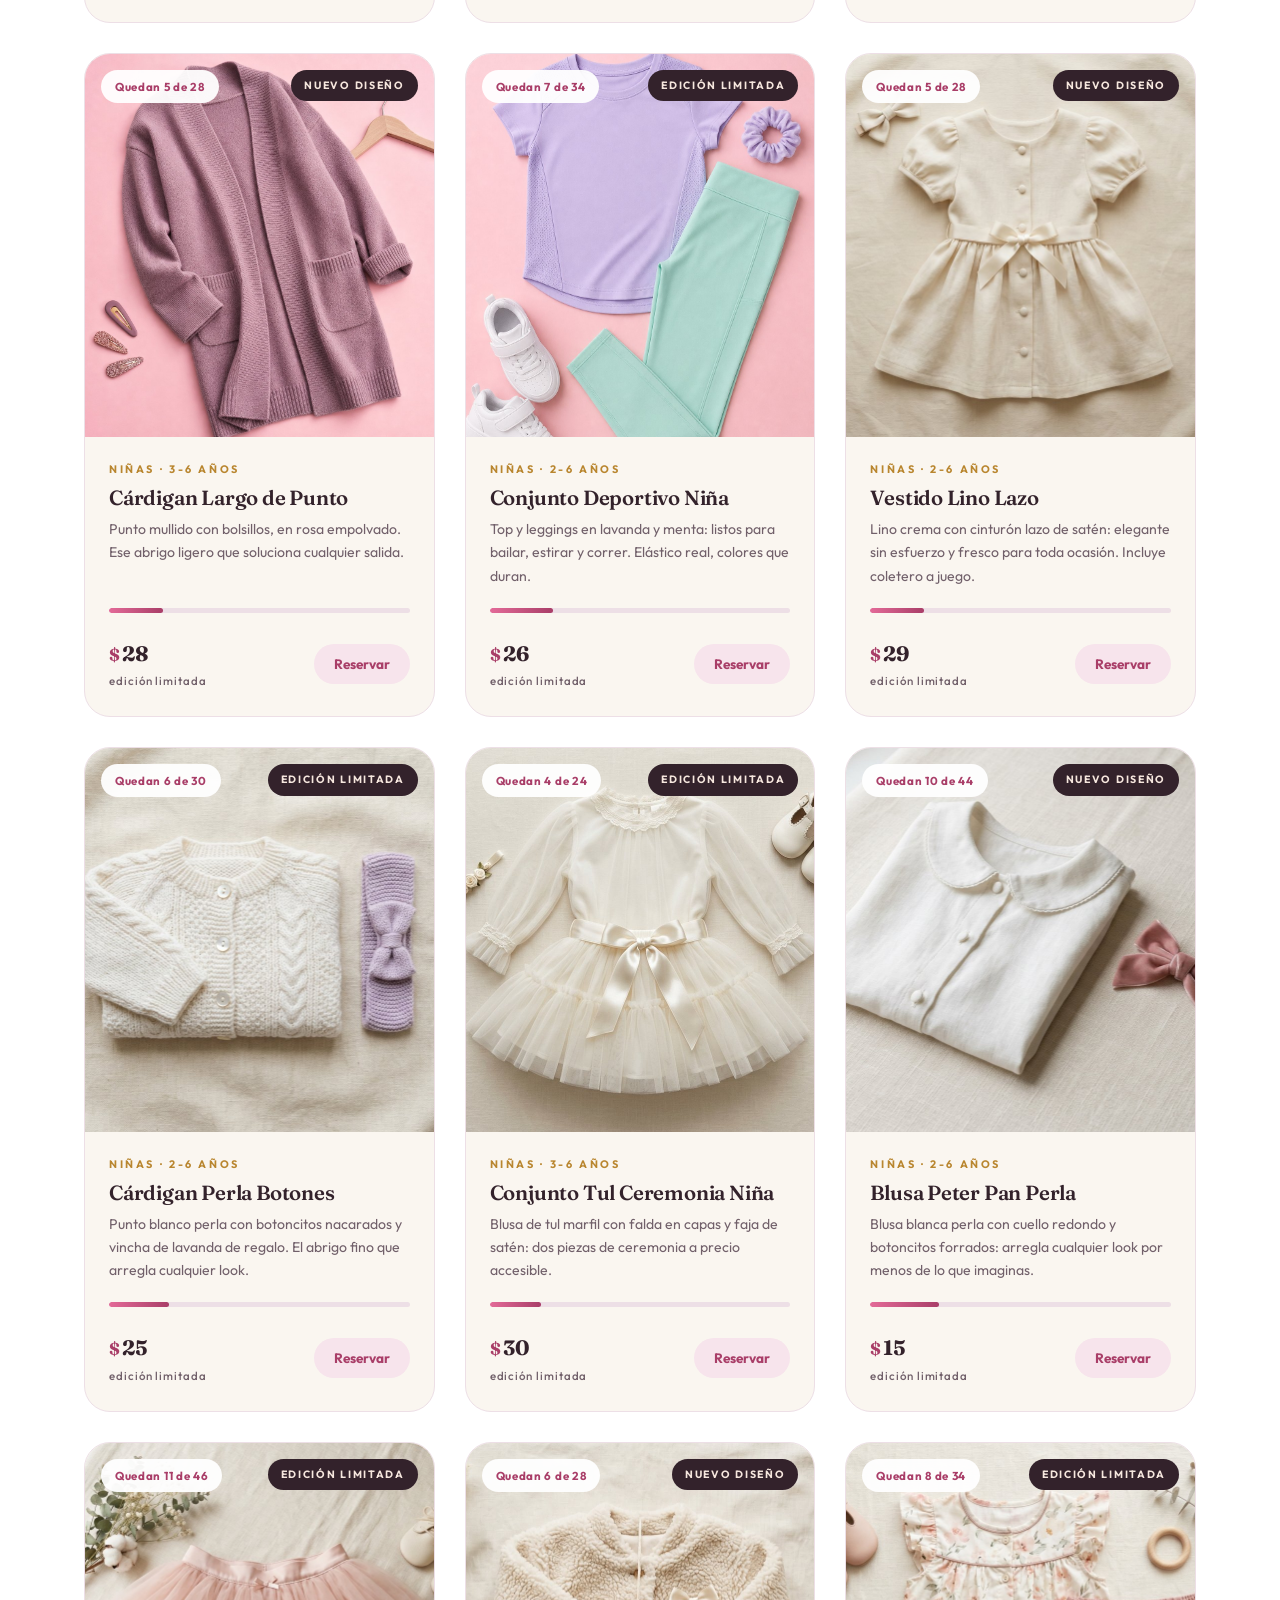
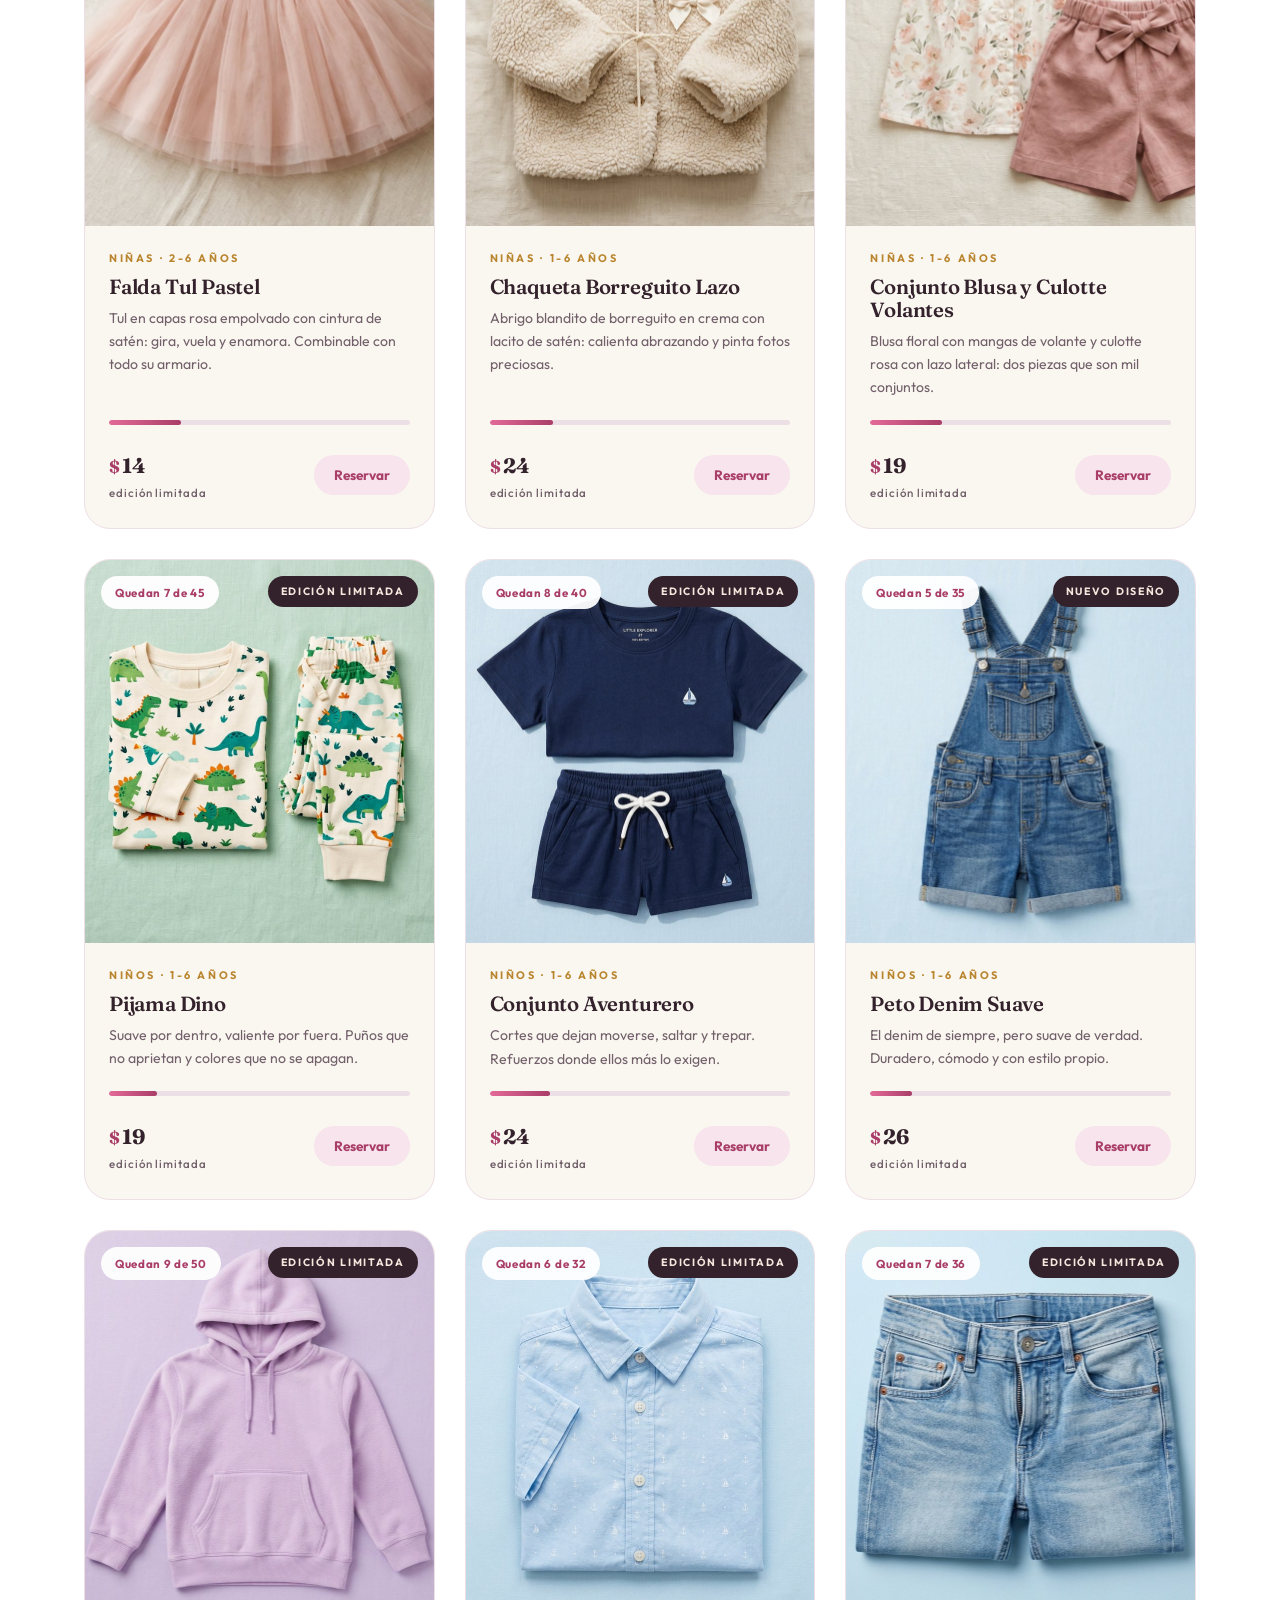
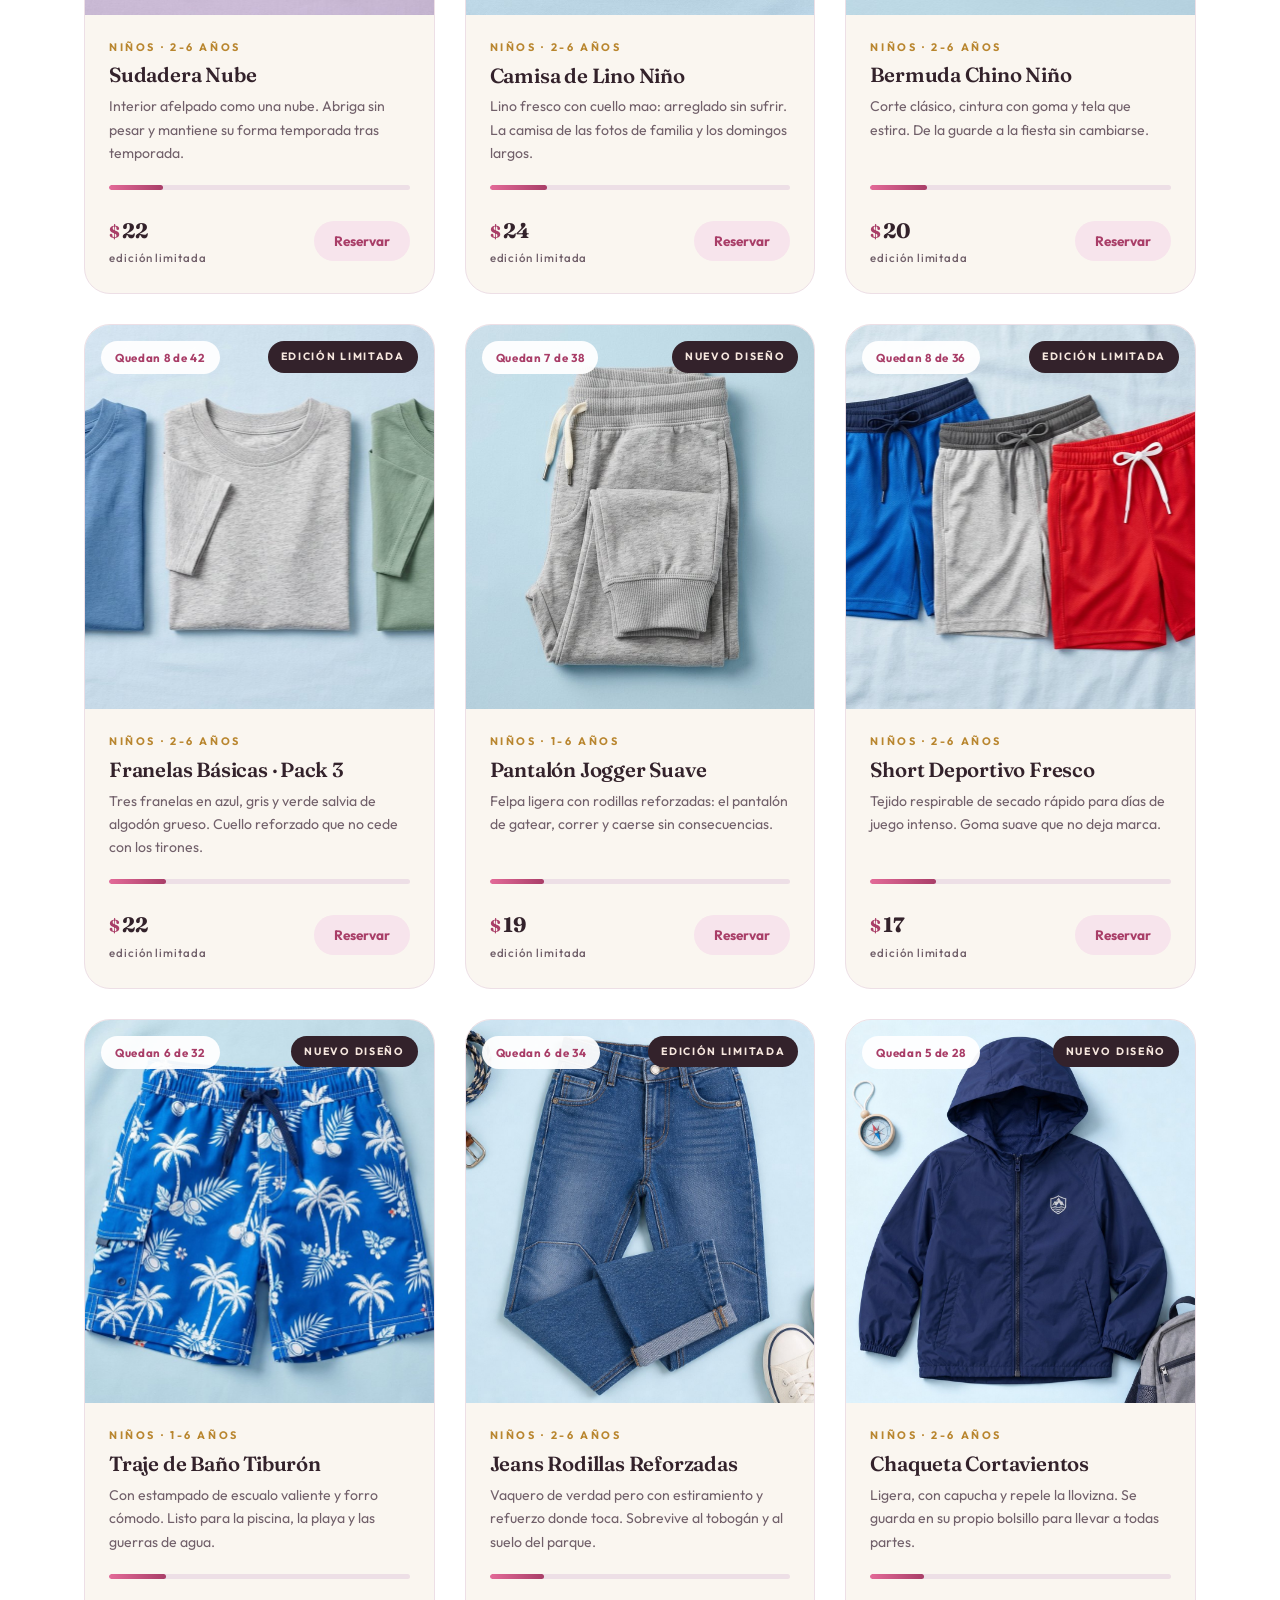
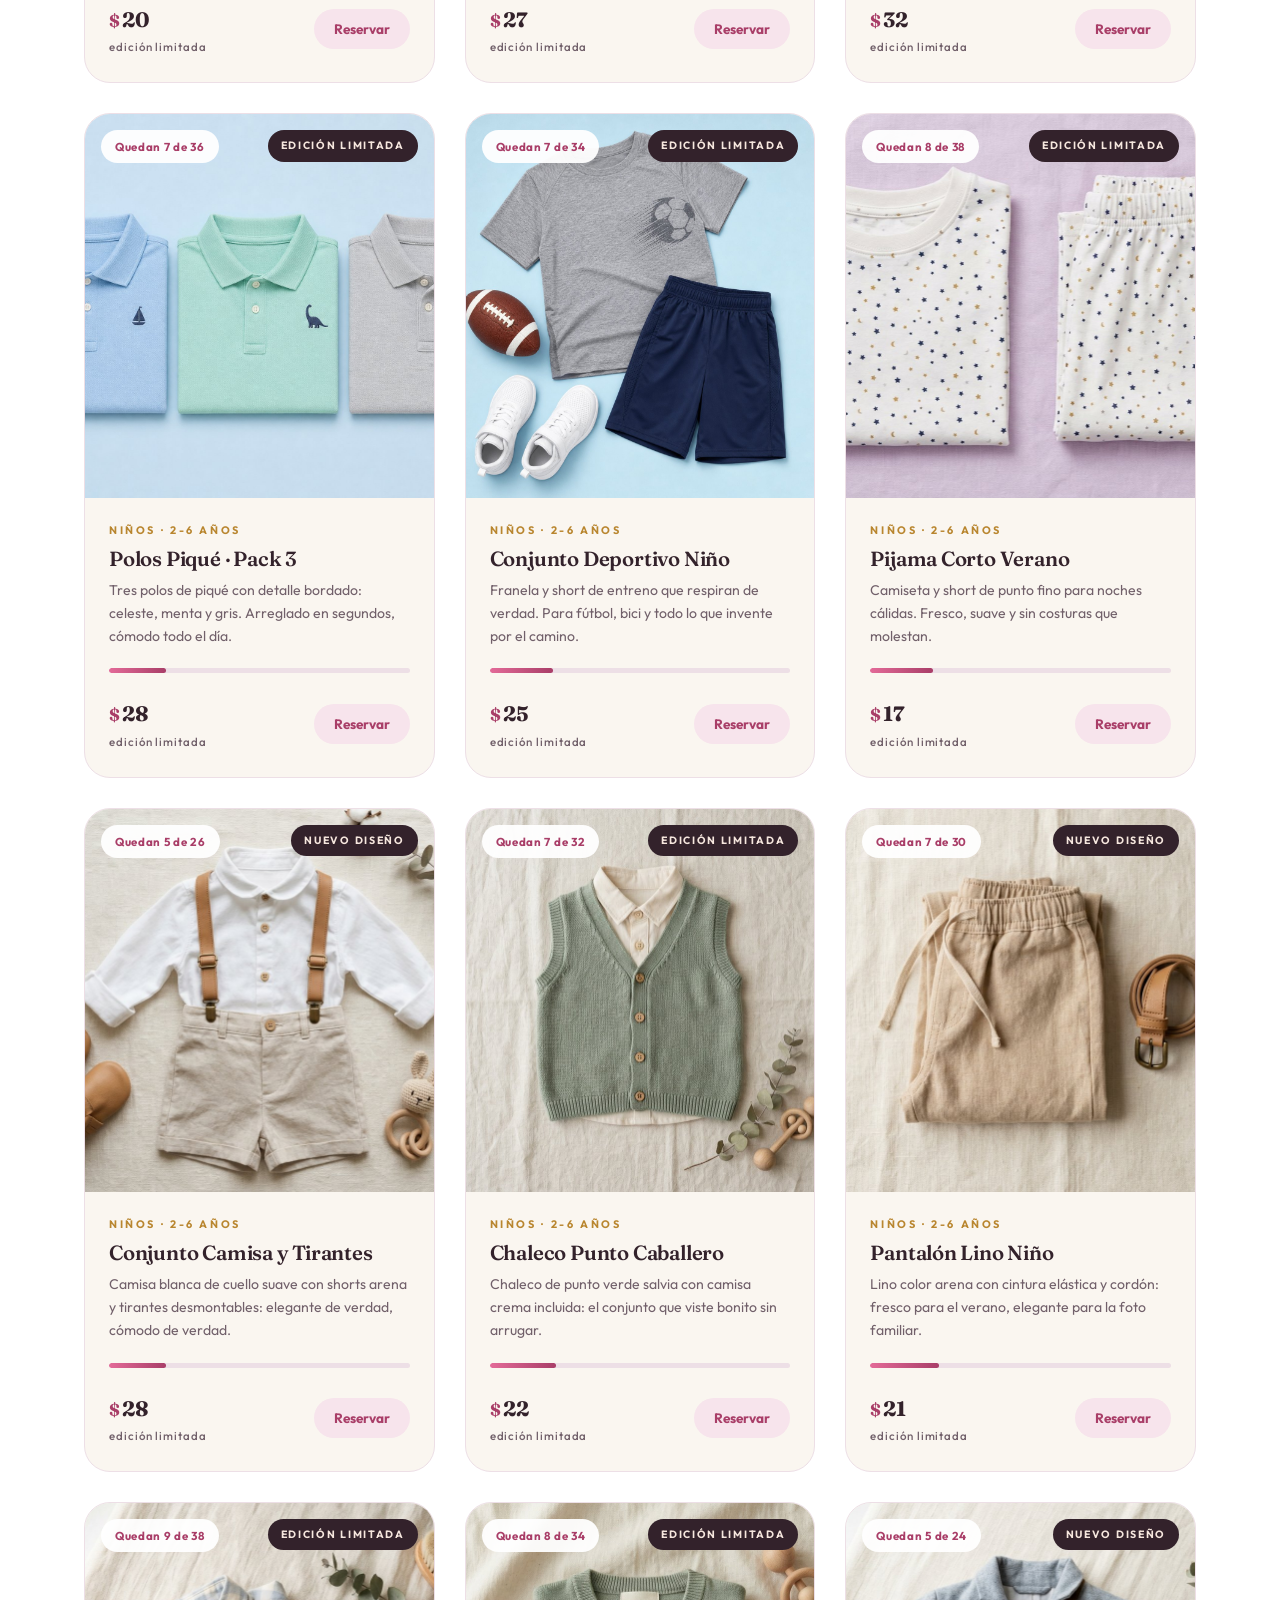
==== commit adb7dd5f: "Añadir 10 piezas de ropa elegante y accesible (bebés, niñas, niños) Co-authored-by: arena-agent <297" ====
--- a/khc-kids/index.html
+++ b/khc-kids/index.html
@@ -3,8 +3,8 @@
 <head>
   <meta charset="UTF-8" />
   <meta name="viewport" content="width=device-width, initial-scale=1.0" />
-  <title>KHC Kids · Ropa infantil de gran calidad, cómoda, duradera y exclusiva</title>
-  <meta name="description" content="KHC Kids — boutique de ropa infantil de 0 a 6 años. Tejidos seleccionados, costuras reforzadas y ediciones limitadas: pocas unidades de cada diseño." />
+  <title>KHC Kids · Boutique infantil: ropa elegante, puericultura y juguetes · 0-6 años</title>
+  <meta name="description" content="KHC Kids — boutique infantil de 0 a 6 años: ropa elegante y accesible, teteros, vasos, accesorios de comida, juguetes, mantitas y pañales de tela. Ediciones limitadas con sello de la casa. Precios en $." />
   <link rel="icon" type="image/png" href="img/logo-khc-kids-avatar.png" />
   <link rel="preconnect" href="https://fonts.googleapis.com">
   <link rel="preconnect" href="https://fonts.gstatic.com" crossorigin>
@@ -16,8 +16,8 @@
   <!-- MARQUEE -->
   <div class="marquee" aria-hidden="true">
     <div class="marquee-track">
-      <span>Edición limitada</span><i>✦</i><span>Tejidos seleccionados</span><i>✦</i><span>Costuras reforzadas</span><i>✦</i><span>Pocas unidades por diseño</span><i>✦</i><span>Cómoda y duradera</span><i>✦</i>
-      <span>Edición limitada</span><i>✦</i><span>Tejidos seleccionados</span><i>✦</i><span>Costuras reforzadas</span><i>✦</i><span>Pocas unidades por diseño</span><i>✦</i><span>Cómoda y duradera</span><i>✦</i>
+      <span>Edición limitada</span><i>✦</i><span>Puericultura pastel</span><i>✦</i><span>Juguetes de madera</span><i>✦</i><span>Precios accesibles</span><i>✦</i><span>Costuras reforzadas</span><i>✦</i><span>Ropa elegante para peques</span><i>✦</i>
+      <span>Edición limitada</span><i>✦</i><span>Puericultura pastel</span><i>✦</i><span>Juguetes de madera</span><i>✦</i><span>Precios accesibles</span><i>✦</i><span>Costuras reforzadas</span><i>✦</i><span>Ropa elegante para peques</span><i>✦</i>
     </div>
   </div>
 
@@ -45,7 +45,7 @@
         <div class="rv in">
           <span class="eyebrow">Boutique infantil · 0 a 6 años</span>
           <h1>Calidad que se siente. <em>Diseños que no se repiten.</em></h1>
-          <p class="hero-sub">Ropa infantil de gran calidad: cómoda, duradera y exclusiva. Cada diseño se fabrica en pocas unidades, para que tu peque vista algo realmente único.</p>
+          <p class="hero-sub">Ropa elegante a precio accesible, puericultura pastel, juguetes bonitos y textil del bebé. Cada diseño se fabrica en pocas unidades, para que tu peque tenga algo realmente especial.</p>
           <div class="hero-ctas">
             <a href="#coleccion" class="btn btn-primary">Ver la colección</a>
             <a href="#calidad" class="btn btn-ghost">Por qué KHC Kids</a>
@@ -130,15 +130,19 @@
         <div class="section-head rv">
           <span class="eyebrow">La colección</span>
           <h2>Piezas únicas, <em>en pocas unidades</em></h2>
-          <p>Cada diseño vuela. Si te enamora una pieza, resérvala antes de que se agote: cuando se acaba, no vuelve.</p>
+          <p>Todo bien clasificado: ropa para bebés, niñas y niños, puericultura, juguetes, mantas y accesorios. Si te enamora una pieza, resérvala antes de que se agote.</p>
         </div>
         <div class="filters rv">
-          <button class="filter-btn active" data-filter="all">Todo</button>
-          <button class="filter-btn" data-filter="bebe">Bebés 0-24m</button>
-          <button class="filter-btn" data-filter="nina">Niñas 1-6 años</button>
-          <button class="filter-btn" data-filter="nino">Niños 1-6 años</button>
-          <button class="filter-btn" data-filter="acc">Accesorios</button>
-        </div>
+          <button class="filter-btn active" data-filter="all">✨ Todo</button>
+          <button class="filter-btn" data-filter="bebe">👶 Ropa Bebés 0-24m</button>
+          <button class="filter-btn" data-filter="nina">👧 Niñas 1-6 años</button>
+          <button class="filter-btn" data-filter="nino">👦 Niños 1-6 años</button>
+          <button class="filter-btn" data-filter="pueri">🍼 Puericultura & Comida</button>
+          <button class="filter-btn" data-filter="jugu">🧸 Juguetes</button>
+          <button class="filter-btn" data-filter="textil">🧺 Mantas & Pañales</button>
+          <button class="filter-btn" data-filter="acc">🎀 Accesorios</button>
+        </div>
+        <p class="grid-count" id="grid-count"></p>
         <div class="grid" id="grid"></div>
       </div>
     </section>
@@ -201,15 +205,18 @@
             <span class="brand-badge"><img src="img/logo-khc-kids-badge.png" alt="Logo KHC Kids"></span>
             <span class="brand-name">KHC Kids<small>boutique infantil</small></span>
           </div>
-          <p class="foot-note">Ropa infantil de gran calidad, cómoda, duradera y exclusiva. Pocas unidades de cada diseño, hechas con cariño.</p>
+          <p class="foot-note">Ropa, puericultura y juguetes de gran calidad, cómodos, duraderos y exclusivos. Pocas unidades de cada diseño, hechas con cariño.</p>
         </div>
         <div class="foot-links">
           <h4>Tienda</h4>
-          <a href="#coleccion">Colección</a>
-          <a href="#coleccion">Bebés 0-24m</a>
-          <a href="#coleccion">Niñas 1-6 años</a>
-          <a href="#coleccion">Niños 1-6 años</a>
-          <a href="#coleccion">Accesorios</a>
+          <a href="#coleccion" data-cat="all">Toda la colección</a>
+          <a href="#coleccion" data-cat="bebe">Ropa Bebés 0-24m</a>
+          <a href="#coleccion" data-cat="nina">Niñas 1-6 años</a>
+          <a href="#coleccion" data-cat="nino">Niños 1-6 años</a>
+          <a href="#coleccion" data-cat="pueri">Puericultura & Comida</a>
+          <a href="#coleccion" data-cat="jugu">Juguetes</a>
+          <a href="#coleccion" data-cat="textil">Mantas & Pañales</a>
+          <a href="#coleccion" data-cat="acc">Accesorios</a>
         </div>
         <div class="foot-links">
           <h4>La casa</h4>
--- a/khc-kids/css/styles.css
+++ b/khc-kids/css/styles.css
@@ -35,6 +35,8 @@
 
 img { max-width: 100%; display: block; }
 
+::selection { background: var(--blush); color: var(--rose-deep); }
+
 .wrap { max-width: 1160px; margin: 0 auto; padding: 0 24px; }
 
 /* ---------- micro labels & titulos ---------- */
@@ -180,14 +182,17 @@
 
 /* ---------- colección ---------- */
 .collection { padding: 100px 0; background: #fff; border-top: 1px solid var(--line); }
-.filters { display: flex; gap: 10px; flex-wrap: wrap; margin-bottom: 40px; }
+.filters { display: flex; gap: 10px; flex-wrap: wrap; margin-bottom: 14px; }
 .filter-btn {
   border: 1.5px solid var(--line); background: transparent; color: var(--ink-soft);
   border-radius: 999px; padding: 10px 22px; font-family: var(--sans); font-size: .88rem;
   font-weight: 600; cursor: pointer; transition: all .25s ease;
 }
 .filter-btn:hover { border-color: var(--rose); color: var(--rose-deep); }
-.filter-btn.active { background: var(--ink); border-color: var(--ink); color: #FFF7F0; }
+.filter-btn.active { background: var(--ink); border-color: var(--ink); color: #FFF7F0; box-shadow: var(--shadow-soft); }
+.filter-btn:focus-visible, .btn:focus-visible, .btn-card:focus-visible { outline: 2px solid var(--gold); outline-offset: 2px; }
+.grid-count { font-size: .82rem; color: var(--ink-soft); letter-spacing: .12em; text-transform: uppercase; margin-bottom: 30px; }
+.grid-count::before { content: '— '; color: var(--gold); }
 
 .grid { display: grid; grid-template-columns: repeat(3, 1fr); gap: 30px; }
 .card {
@@ -209,8 +214,15 @@
   font-size: .66rem; font-weight: 700; letter-spacing: .16em; text-transform: uppercase;
   border-radius: 999px; padding: 7px 13px;
 }
+.badge-tag.warn { background: var(--rose-deep); color: #fff; }
 .card-body { padding: 24px 24px 26px; display: flex; flex-direction: column; gap: 8px; flex: 1; }
 .card-type { font-size: .68rem; font-weight: 700; letter-spacing: .24em; text-transform: uppercase; color: var(--gold); }
+
+/* acento por categoría */
+.card[data-type="pueri"] .card-type { color: #4E96BF; }
+.card[data-type="jugu"] .card-type { color: #5C8A3C; }
+.card[data-type="textil"] .card-type { color: #8B6BB0; }
+.card[data-type="acc"] .card-type { color: #D87A4A; }
 .card-name { font-family: var(--serif); font-size: 1.28rem; }
 .card-age { font-size: .85rem; color: var(--ink-soft); }
 .card-desc { font-size: .88rem; color: var(--ink-soft); flex: 1; }
@@ -218,6 +230,7 @@
 .stockbar i { display: block; height: 100%; background: linear-gradient(90deg, var(--rose-bright), var(--rose-deep)); border-radius: 99px; }
 .card-foot { display: flex; align-items: center; justify-content: space-between; margin-top: 16px; gap: 12px; }
 .price { font-family: var(--serif); font-size: 1.3rem; font-weight: 700; }
+.price .cur { font-size: .85em; margin-right: 2px; color: var(--rose-deep); }
 .price small { font-family: var(--sans); font-size: .72rem; color: var(--ink-soft); font-weight: 500; display: block; letter-spacing: .08em; }
 .btn-card {
   background: var(--blush); color: var(--rose-deep); border: none; border-radius: 999px;
